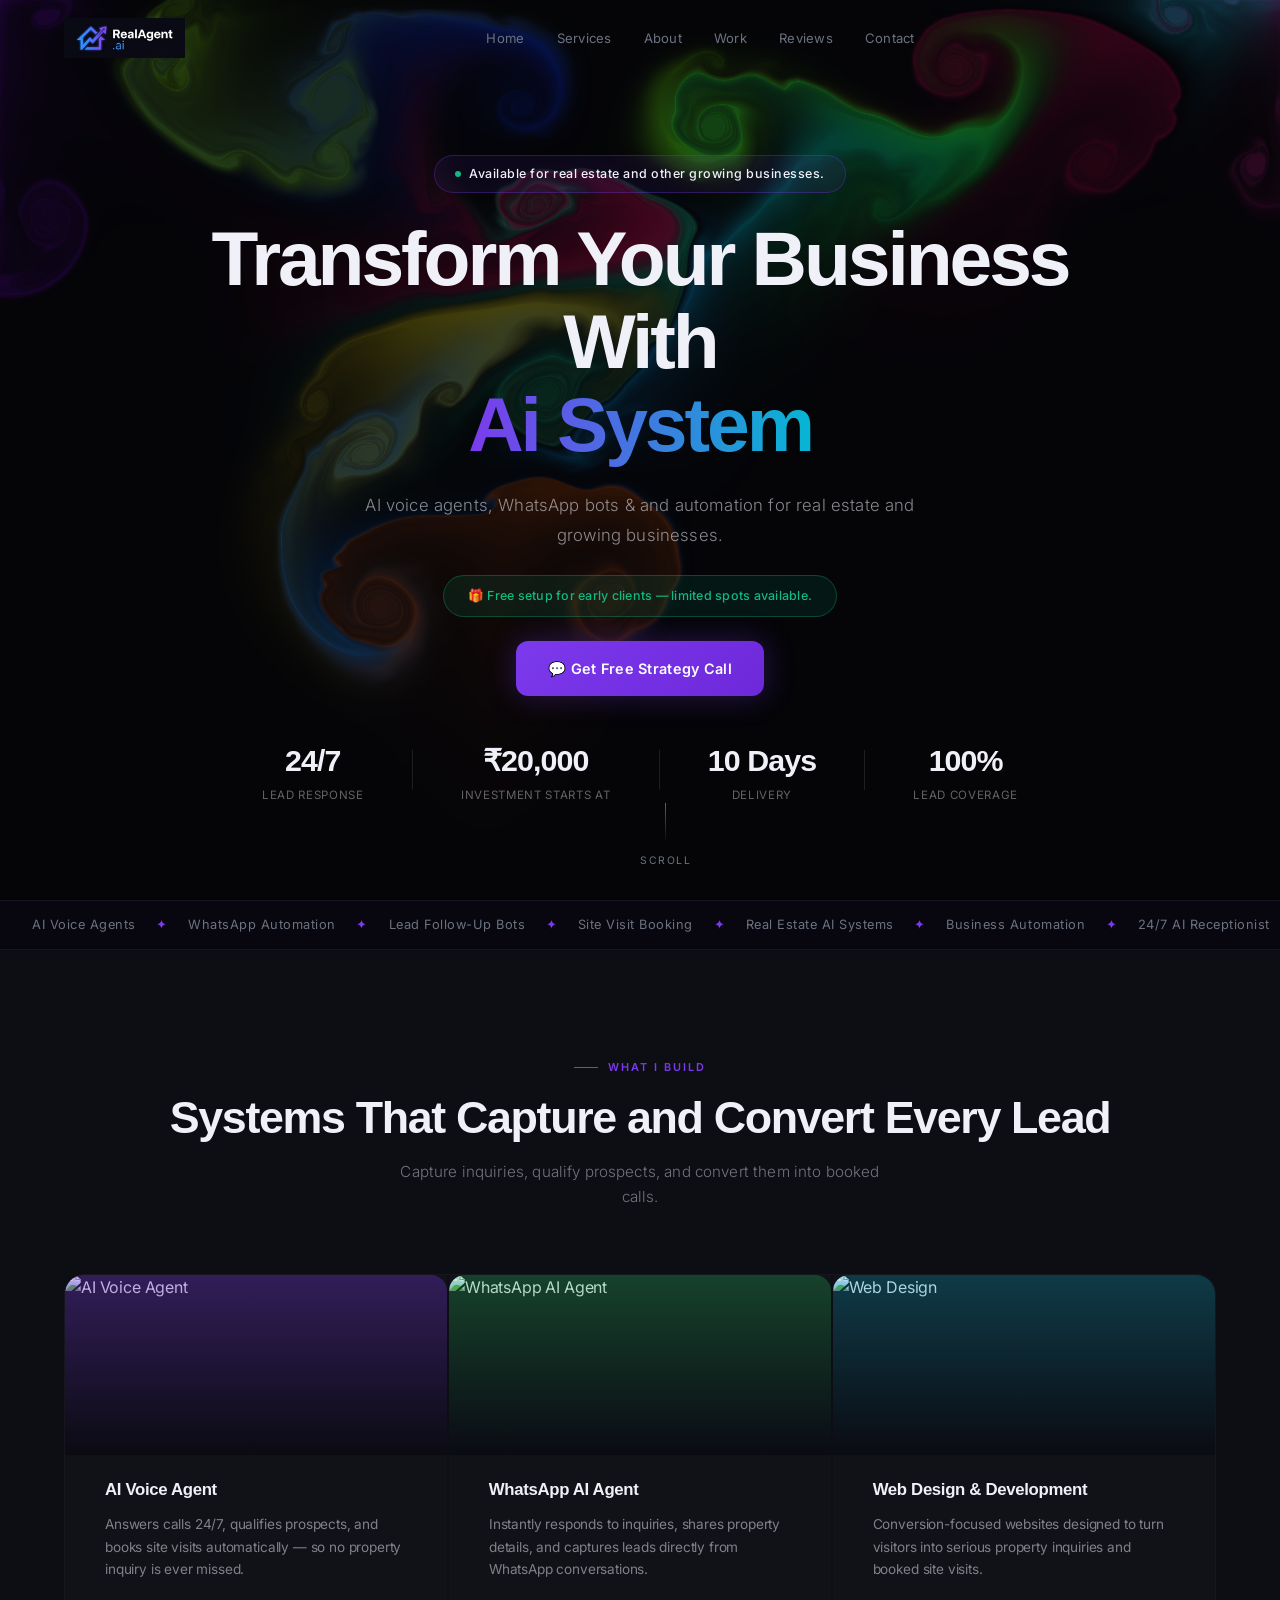
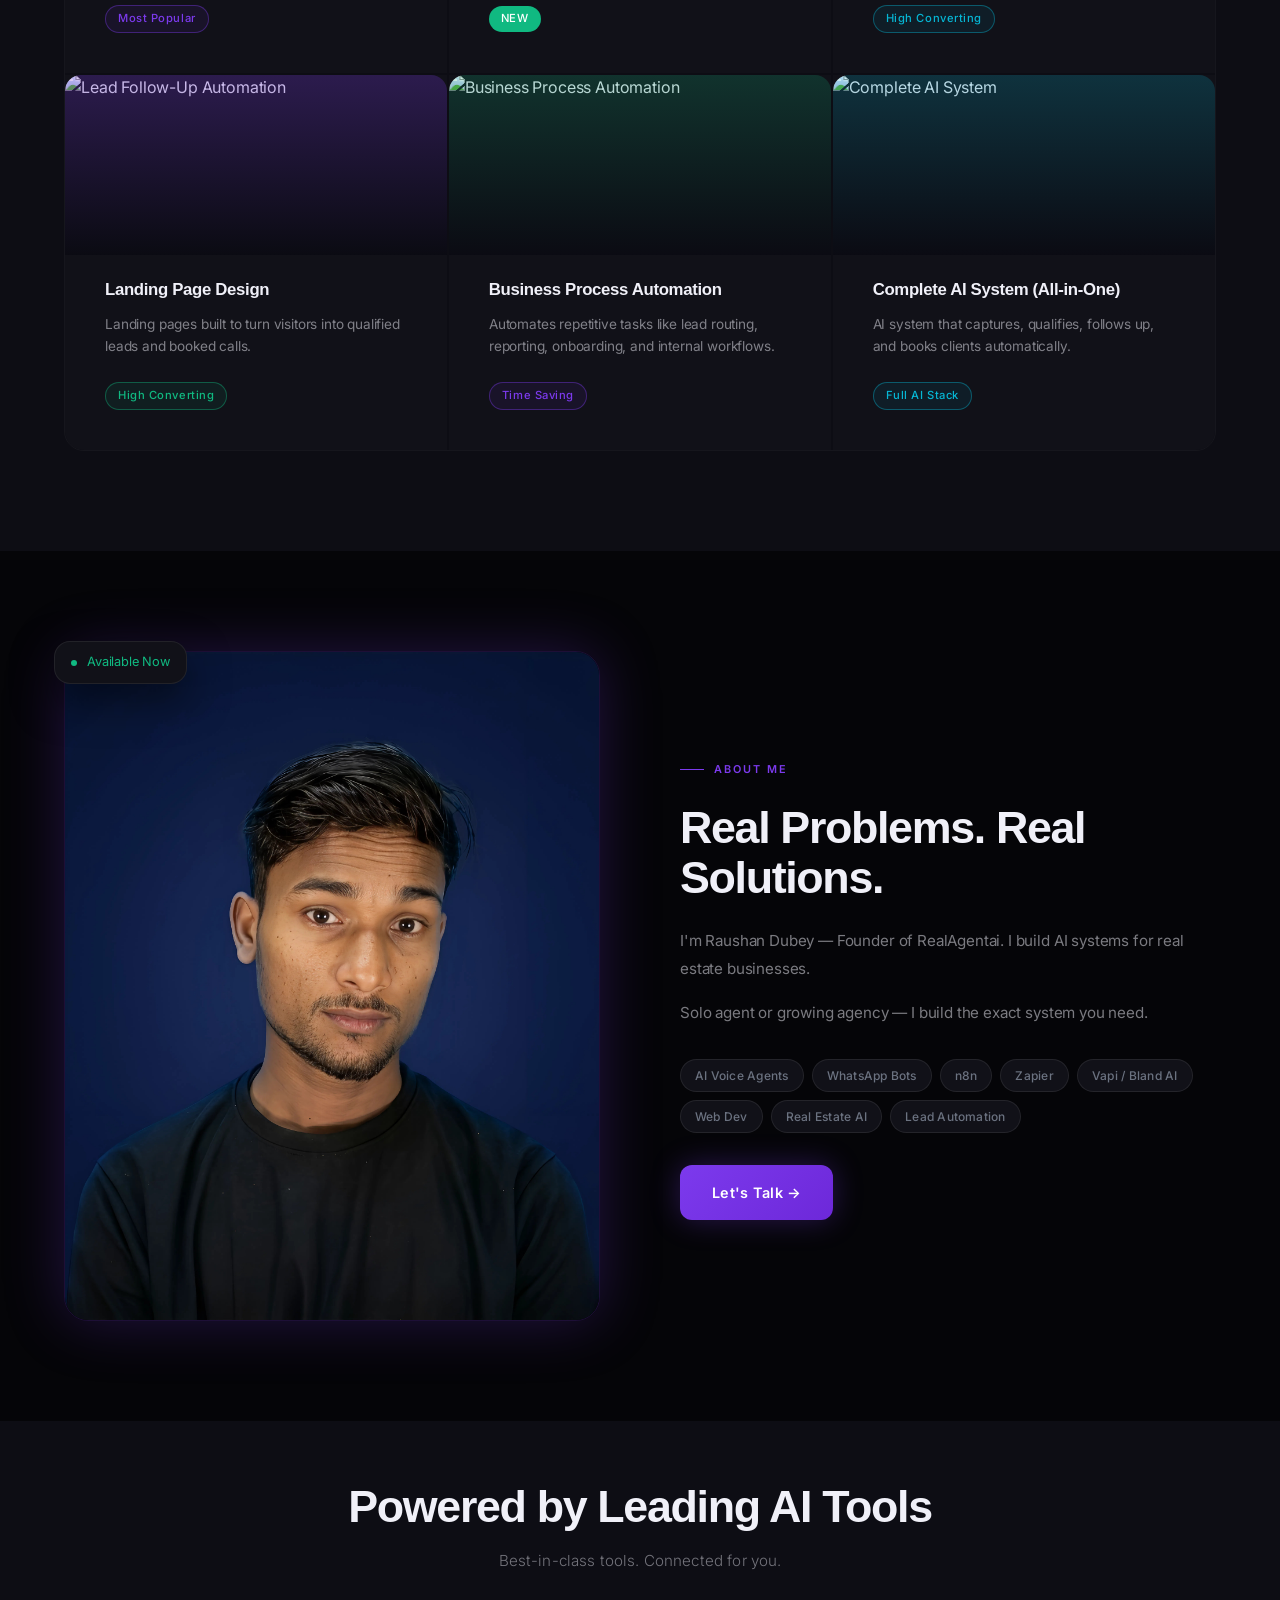
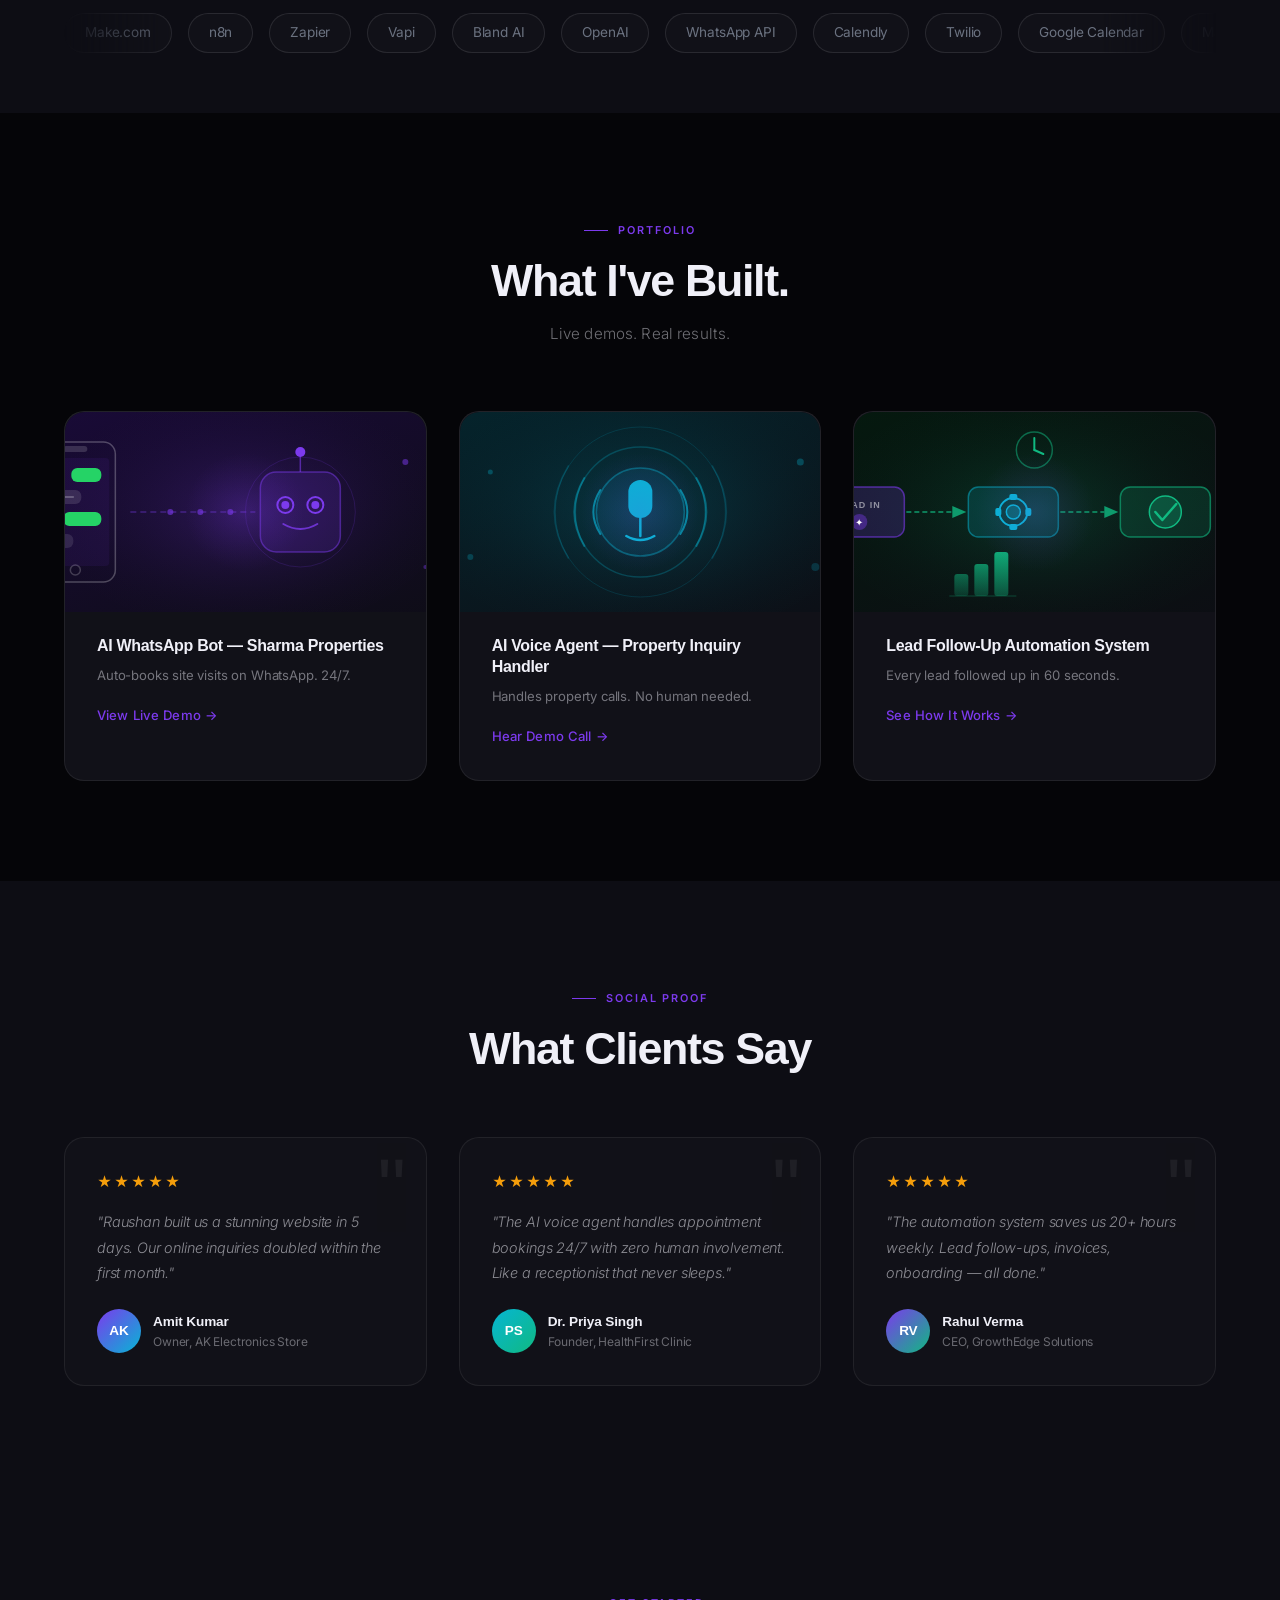
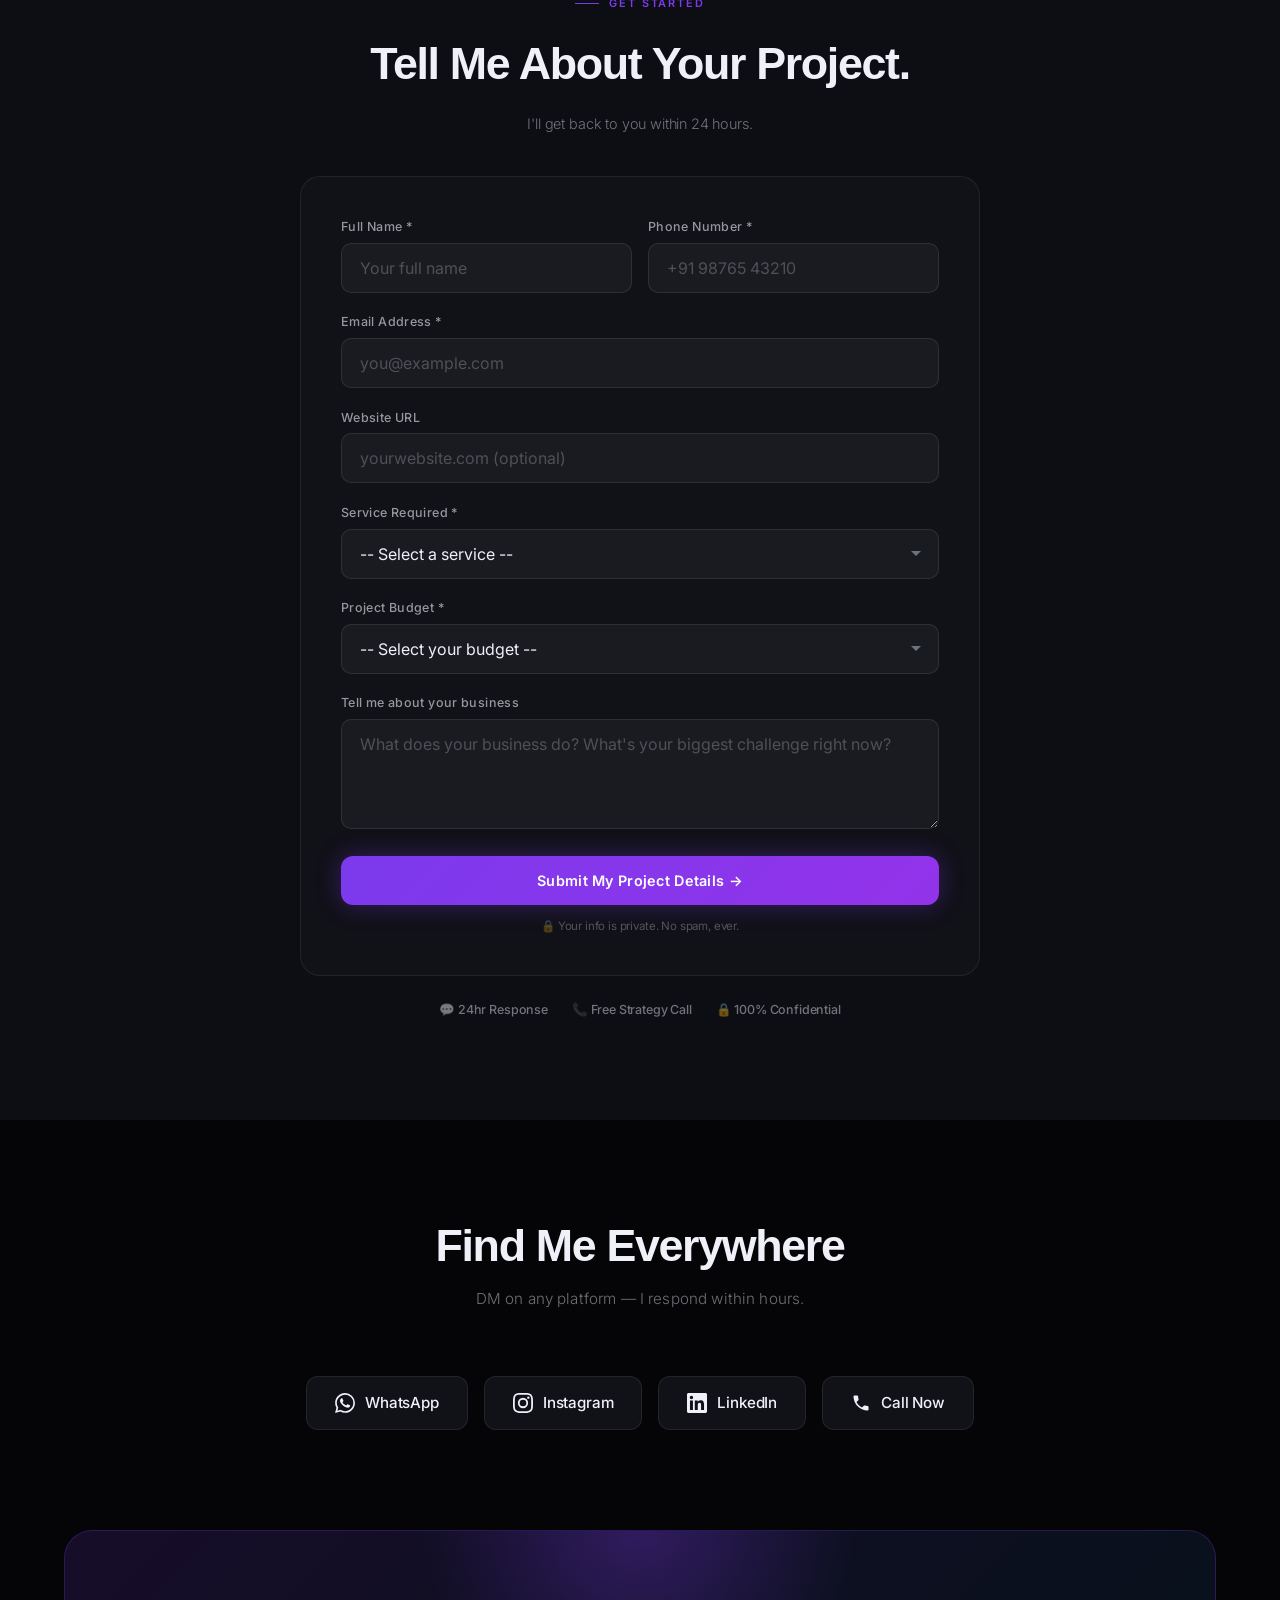
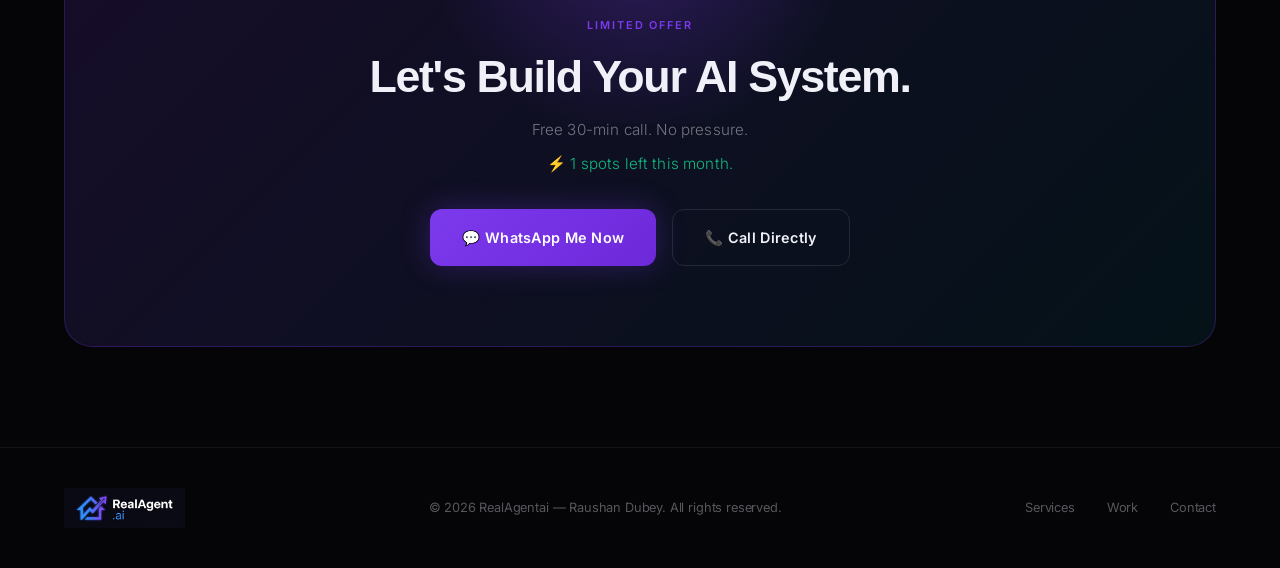
==== index.html @ cc4fb857 "Add files via upload" ====
<!DOCTYPE html>
<html lang="en">

<head>
  <meta charset="UTF-8">
  <meta name="viewport" content="width=device-width, initial-scale=1.0, maximum-scale=1.0">
  <title>RealAgentai — AI Systems for Real Estate Agents</title>
  <meta name="description"
    content="RealAgentai builds AI voice agents, WhatsApp bots & smart automation exclusively for real estate agents. Close more deals while you sleep.">
  <link href="https://api.fontshare.com/v2/css?f[]=clash-display@400,500,600,700&display=swap" rel="stylesheet">
  <link rel="preconnect" href="https://fonts.googleapis.com">
  <link rel="preconnect" href="https://fonts.gstatic.com" crossorigin>
  <link href="https://fonts.googleapis.com/css2?family=Inter:wght@300;400;500&family=Syne:wght@700;800&display=swap"
    rel="stylesheet">
  <link rel="stylesheet" href="styles.css">
</head>

<body>

  <!-- NAVIGATION -->
  <nav class="navbar" id="navbar">
    <a href="#" class="nav-logo"><img src="logo.jpg.jpeg" alt="RealAgentai Logo" style="height: 40px; width: auto;"></a>
    <div class="nav-links" id="navLinks">
      <a href="#hero">Home</a>
      <a href="#services">Services</a>
      <a href="#about">About</a>
      <a href="#work">Work</a>
      <a href="#reviews">Reviews</a>
      <a href="#contact-form">Contact</a>
    </div>
    <div class="nav-right">
      <button class="hamburger" id="hamburger" aria-label="Menu">
        <span></span><span></span><span></span>
      </button>
    </div>
  </nav>

  <!-- HERO SECTION -->
  <section class="hero" id="hero">
    <!--
  ╔══════════════════════════════════════════════════════════════╗
  ║   HERO FLOWING TUBES BACKGROUND — RealAgent.ai              ║
  ║   Futuristic glowing silk ribbons animation                  ║
  ║                                                              ║
  ║   PASTE KARO: index.html mein                                ║
  ║   <section class="hero" id="hero">                           ║
  ║   ke andar, SABSE PEHLI LINE mein                            ║
  ║   (existing <canvas id="lightning-canvas"> KO REPLACE karo)  ║
  ╚══════════════════════════════════════════════════════════════╝
-->

    <!-- STEP 1: Purana lightning-canvas HATAO aur YE lagao -->
    <canvas id="hero-tubes-canvas" style="
  position:absolute;
  top:0;left:0;
  width:100%;height:100%;
  z-index:0;
  pointer-events:none;
  display:block;
"></canvas>

    <script>
      (function () {
        'use strict';

        const canvas = document.getElementById('hero-tubes-canvas');
        const ctx = canvas.getContext('2d');

        /* ── Resize ── */
        function resize() {
          const hero = canvas.parentElement;
          canvas.width = hero.offsetWidth * (window.devicePixelRatio || 1);
          canvas.height = hero.offsetHeight * (window.devicePixelRatio || 1);
          canvas.style.width = hero.offsetWidth + 'px';
          canvas.style.height = hero.offsetHeight + 'px';
          ctx.scale(window.devicePixelRatio || 1, window.devicePixelRatio || 1);
        }
        resize();
        window.addEventListener('resize', () => { ctx.setTransform(1, 0, 0, 1, 0, 0); resize(); });

        const W = () => canvas.offsetWidth;
        const H = () => canvas.offsetHeight;

        /* ── Tube definitions — 6 flowing ribbons (NO GREEN) ── */
        const TUBES = [
          {
            /* Deep violet — leftmost */
            xBase: 0.08,
            colors: ['#2e1065', '#4c1d95', '#7c3aed', '#a855f7'],
            width: 44,
            glowWidth: 130,
            phase: 0,
            speed: 0.09,   /* slower = smoother */
            amp: 0.062,
            freq: 0.7,     /* lower freq = longer waves = smoother */
            offset: 0,
          },
          {
            /* Electric blue */
            xBase: 0.26,
            colors: ['#0c1a4a', '#1e3a8a', '#2563eb', '#60a5fa'],
            width: 38,
            glowWidth: 105,
            phase: 1.4,
            speed: 0.11,
            amp: 0.058,
            freq: 0.65,
            offset: 0.5,
          },
          {
            /* Cyan-teal — wide center ribbon */
            xBase: 0.5,
            colors: ['#0e4f6e', '#0e7490', '#06b6d4', '#67e8f9'],
            width: 54,
            glowWidth: 150,
            phase: 2.6,
            speed: 0.08,   /* slowest = most dramatic */
            amp: 0.082,
            freq: 0.6,
            offset: 1.0,
          },
          {
            /* Deep indigo — replaces green */
            xBase: 0.67,
            colors: ['#1e1b4b', '#3730a3', '#6366f1', '#a5b4fc'],
            width: 34,
            glowWidth: 95,
            phase: 0.7,
            speed: 0.10,
            amp: 0.05,
            freq: 0.75,
            offset: 1.5,
          },
          {
            /* Hot pink-magenta */
            xBase: 0.82,
            colors: ['#500724', '#9d174d', '#ec4899', '#f9a8d4'],
            width: 42,
            glowWidth: 115,
            phase: 3.8,
            speed: 0.095,
            amp: 0.068,
            freq: 0.72,
            offset: 2.0,
          },
          {
            /* Violet-rose — far right */
            xBase: 0.95,
            colors: ['#3b0764', '#7e22ce', '#c084fc', '#e879f9'],
            width: 30,
            glowWidth: 85,
            phase: 2.0,
            speed: 0.12,
            amp: 0.045,
            freq: 0.8,
            offset: 2.5,
          },
        ];

        /* ── Compute tube spine points — smoother ── */
        function getSpinePoints(tube, t, numPts) {
          const pts = [];
          const w = W();
          const h = H();

          for (let i = 0; i <= numPts; i++) {
            const progress = i / numPts;
            const y = progress * h;

            /* Gentler multi-layer sine — lower multipliers = smoother curves */
            const wave1 = Math.sin(progress * Math.PI * tube.freq + t * tube.speed + tube.phase) * tube.amp * w;
            const wave2 = Math.sin(progress * Math.PI * tube.freq * 1.6 + t * tube.speed * 1.1 + tube.phase + 1) * tube.amp * 0.3 * w;
            const wave3 = Math.cos(progress * Math.PI * tube.freq * 0.5 + t * tube.speed * 0.5 + tube.phase + 2) * tube.amp * 0.15 * w;

            const x = tube.xBase * w + wave1 + wave2 + wave3;
            pts.push({ x, y });
          }
          return pts;
        }

        /* ── Draw one smooth tube ── */
        function drawTube(tube, t) {
          const h = H();
          const pts = getSpinePoints(tube, t, 90);

          /* Build gradient along the tube */
          const grad = ctx.createLinearGradient(0, 0, 0, h);
          const colors = tube.colors;
          colors.forEach((c, i) => {
            grad.addColorStop(i / (colors.length - 1), c);
          });

          /* 5 rendering passes: outermost halo → body → bright core */
          const passes = [
            { width: tube.glowWidth * 1.2, alpha: 0.03 },
            { width: tube.glowWidth * 0.7, alpha: 0.07 },
            { width: tube.glowWidth * 0.4, alpha: 0.13 },
            { width: tube.width * 1.6, alpha: 0.22 },
            { width: tube.width, alpha: 0.70 },
            { width: tube.width * 0.4, alpha: 0.92 }, /* bright core */
          ];

          passes.forEach(pass => {
            ctx.beginPath();
            ctx.moveTo(pts[0].x, pts[0].y);

            /* Catmull-Rom smooth curve through pts */
            for (let i = 1; i < pts.length - 2; i++) {
              const cp1x = pts[i].x + (pts[i + 1].x - pts[i - 1].x) / 6;
              const cp1y = pts[i].y + (pts[i + 1].y - pts[i - 1].y) / 6;
              const cp2x = pts[i + 1].x - (pts[i + 2].x - pts[i].x) / 6;
              const cp2y = pts[i + 1].y - (pts[i + 2].y - pts[i].y) / 6;
              ctx.bezierCurveTo(cp1x, cp1y, cp2x, cp2y, pts[i + 1].x, pts[i + 1].y);
            }

            ctx.strokeStyle = grad;
            ctx.lineWidth = pass.width;
            ctx.globalAlpha = pass.alpha;
            ctx.lineCap = 'round';
            ctx.lineJoin = 'round';
            ctx.stroke();
          });

          ctx.globalAlpha = 1;
        }

        /* ── Background: deep dark with subtle color vignette ── */
        function drawBackground() {
          const w = W(), h = H();

          /* Base: near-black deep space */
          ctx.fillStyle = '#03010d';
          ctx.fillRect(0, 0, w, h);

          /* Subtle center glow — purple hint */
          const cg = ctx.createRadialGradient(w * 0.5, h * 0.4, 0, w * 0.5, h * 0.4, w * 0.7);
          cg.addColorStop(0, 'rgba(124,58,237,0.08)');
          cg.addColorStop(0.5, 'rgba(6,182,212,0.04)');
          cg.addColorStop(1, 'rgba(0,0,0,0)');
          ctx.fillStyle = cg;
          ctx.fillRect(0, 0, w, h);
        }

        /* ── Particle sparkles along tubes ── */
        const sparks = [];
        function spawnSparks(tubes, t) {
          if (sparks.length < 80) {
            const tube = TUBES[Math.floor(Math.random() * TUBES.length)];
            const progress = Math.random();
            const w = W(), h = H();
            const wave = Math.sin(progress * Math.PI * tube.freq + t * tube.speed + tube.phase) * tube.amp * w;
            sparks.push({
              x: tube.xBase * w + wave + (Math.random() - 0.5) * tube.width,
              y: progress * h,
              vx: (Math.random() - 0.5) * 0.6,
              vy: (Math.random() - 0.3) * -0.8,
              r: Math.random() * 2.5 + 0.5,
              life: 1,
              decay: Math.random() * 0.015 + 0.008,
              color: tube.colors[Math.floor(Math.random() * tube.colors.length)],
            });
          }
        }

        function drawSparks() {
          for (let i = sparks.length - 1; i >= 0; i--) {
            const s = sparks[i];
            ctx.beginPath();
            ctx.arc(s.x, s.y, s.r * s.life, 0, Math.PI * 2);
            ctx.fillStyle = s.color;
            ctx.globalAlpha = s.life * 0.85;
            ctx.fill();

            /* Glow around spark */
            const sg = ctx.createRadialGradient(s.x, s.y, 0, s.x, s.y, s.r * 4 * s.life);
            sg.addColorStop(0, s.color.replace(')', ',0.4)').replace('rgb', 'rgba').replace('#', 'rgba(').split('rgba(').pop());
            ctx.beginPath();
            ctx.arc(s.x, s.y, s.r * 4 * s.life, 0, Math.PI * 2);
            ctx.fillStyle = s.color;
            ctx.globalAlpha = s.life * 0.15;
            ctx.fill();

            s.x += s.vx; s.y += s.vy; s.life -= s.decay;
            if (s.life <= 0) sparks.splice(i, 1);
          }
          ctx.globalAlpha = 1;
        }

        /* ── Scanline overlay — subtle futuristic feel ── */
        function drawScanlines() {
          const w = W(), h = H();
          ctx.globalAlpha = 0.025;
          ctx.fillStyle = 'rgba(0,0,0,1)';
          for (let y = 0; y < h; y += 3) {
            ctx.fillRect(0, y, w, 1);
          }
          ctx.globalAlpha = 1;
        }

        /* ── Top & bottom vignette so text is readable ── */
        function drawVignette() {
          const w = W(), h = H();

          /* Top gradient — darkens from top */
          const topG = ctx.createLinearGradient(0, 0, 0, h * 0.35);
          topG.addColorStop(0, 'rgba(3,1,13,0.7)');
          topG.addColorStop(1, 'rgba(3,1,13,0)');
          ctx.fillStyle = topG;
          ctx.fillRect(0, 0, w, h * 0.35);

          /* Bottom gradient */
          const botG = ctx.createLinearGradient(0, h * 0.65, 0, h);
          botG.addColorStop(0, 'rgba(3,1,13,0)');
          botG.addColorStop(1, 'rgba(3,1,13,0.8)');
          ctx.fillStyle = botG;
          ctx.fillRect(0, h * 0.65, w, h * 0.35);

          /* Center readable zone — very subtle darkening behind text */
          const centG = ctx.createRadialGradient(w / 2, h / 2, w * 0.05, w / 2, h / 2, w * 0.45);
          centG.addColorStop(0, 'rgba(3,1,13,0.3)');
          centG.addColorStop(1, 'rgba(3,1,13,0)');
          ctx.fillStyle = centG;
          ctx.fillRect(0, 0, w, h);
        }

        /* ── Main loop — frame-rate independent smooth ── */
        let t = 0;
        let lastRaf = null;

        function animate(ts) {
          if (lastRaf === null) lastRaf = ts;
          const dt = Math.min((ts - lastRaf) / 1000, 0.033); /* cap at 30fps equiv */
          lastRaf = ts;
          t += dt;

          const w = W(), h = H();
          ctx.clearRect(0, 0, w, h);

          drawBackground();

          /* Draw tubes back → front (larger glows first) */
          ctx.save();
          TUBES.slice().reverse().forEach(tube => drawTube(tube, t));
          ctx.restore();

          /* Sparks */
          spawnSparks(TUBES, t);
          drawSparks();

          drawScanlines();
          drawVignette();

          requestAnimationFrame(animate);
        }

        requestAnimationFrame(animate);

        console.log('✅ Hero Flowing Tubes — RealAgent.ai');
      })();
    </script>

    <div class="hero-content">
      <div class="hero-badge reveal-item">
        <span class="pulse-dot"></span>
        Available for real estate and other growing businesses.
      </div>

      <h1 class="hero-headline reveal-item">
        Transform Your Business<br>
        With<br>
        <span class="gradient-text">Ai System </span>
      </h1>

      <p class="hero-sub reveal-item">
        AI voice agents, WhatsApp bots &amp; and automation for real estate and growing businesses.
      </p>

      <div class="hero-offer reveal-item">
        🎁 Free setup for early clients — limited spots available.
      </div>

      <div class="hero-ctas reveal-item">
        <a href="https://wa.me/917061409529?text=Hi%20RealAgentai,%20I%20want%20a%20free%20strategy%20call!"
          target="_blank" class="btn-primary">💬 Get Free Strategy Call</a>
      </div>

      <div class="hero-stats reveal-item">
        <div class="stat">
          <span class="stat-num">24/7</span>
          <span class="stat-label">Lead Response</span>
        </div>
        <div class="stat-divider"></div>
        <div class="stat">
          <span class="stat-num">₹20,000</span>
          <span class="stat-label">Investment starts at</span>
        </div>
        <div class="stat-divider"></div>
        <div class="stat">
          <span class="stat-num">10 Days</span>
          <span class="stat-label">Delivery</span>
        </div>
        <div class="stat-divider"></div>
        <div class="stat">
          <span class="stat-num">100%</span>
          <span class="stat-label">Lead Coverage</span>
        </div>
      </div>
    </div>

    <div class="scroll-indicator reveal-item">
      <div class="scroll-line"></div>
      <span class="scroll-text">SCROLL</span>
    </div>
  </section>

  <!-- MARQUEE TICKER -->
  <div class="marquee-strip">
    <div class="marquee-track">
      <span class="marquee-content">AI Voice Agents <span class="sep">✦</span> WhatsApp Automation <span
          class="sep">✦</span> Lead Follow-Up Bots <span class="sep">✦</span> Site Visit Booking <span
          class="sep">✦</span> Real Estate AI Systems <span class="sep">✦</span> Business Automation <span
          class="sep">✦</span> 24/7 AI Receptionist <span class="sep">✦</span> Property Info Bots <span
          class="sep">✦</span></span>
      <span class="marquee-content">AI Voice Agents <span class="sep">✦</span> WhatsApp Automation <span
          class="sep">✦</span> Lead Follow-Up Bots <span class="sep">✦</span> Site Visit Booking <span
          class="sep">✦</span> Real Estate AI Systems <span class="sep">✦</span> Business Automation <span
          class="sep">✦</span> 24/7 AI Receptionist <span class="sep">✦</span> Property Info Bots <span
          class="sep">✦</span></span>
    </div>
  </div>

  <!-- SERVICES SECTION -->
  <section class="services" id="services">
    <div class="container">
      <div class="section-header reveal-item">
        <span class="section-label"><span class="label-line"></span>WHAT I BUILD</span>
        <h2>Systems That Capture and Convert Every Lead</h2>
        <p class="section-sub">Capture inquiries, qualify prospects, and convert them into booked calls.</p>
      </div>

      <div class="services-grid">
        <!-- CARD 1: AI Voice Agent -->
        <div class="service-card reveal-item">
          <div class="service-img-wrap">
            <img src="https://images.unsplash.com/photo-1560264280-88b68371db39?w=600&q=85" alt="AI Voice Agent"
              class="service-img" style="object-position:center center" />
            <div class="service-img-overlay"
              style="background:linear-gradient(to bottom,rgba(124,58,237,0.3),rgba(10,10,18,0.88))"></div>
          </div>
          <h3>AI Voice Agent</h3>
          <p>Answers calls 24/7, qualifies prospects, and books site visits automatically — so no property inquiry is
            ever missed.</p>
          <span class="service-tag tag-purple">Most Popular</span>
        </div>
        <!-- CARD 2: WhatsApp AI Agent -->
        <div class="service-card reveal-item">
          <div class="service-img-wrap">
            <img src="https://images.unsplash.com/photo-1611162617213-7d7a39e9b1d7?w=600&q=85" alt="WhatsApp AI Agent"
              class="service-img" style="object-position:center top" />
            <div class="service-img-overlay"
              style="background:linear-gradient(to bottom,rgba(37,211,102,0.25),rgba(10,10,18,0.88))"></div>
          </div>
          <h3>WhatsApp AI Agent</h3>
          <p>Instantly responds to inquiries, shares property details, and captures leads directly from WhatsApp
            conversations.</p>
          <span class="service-tag tag-green">NEW</span>
        </div>
        <!-- CARD 3: Web Design -->
        <div class="service-card reveal-item">
          <div class="service-img-wrap">
            <img src="https://images.unsplash.com/photo-1547658719-da2b51169166?w=600&q=85" alt="Web Design"
              class="service-img" style="object-position:center center" />
            <div class="service-img-overlay"
              style="background:linear-gradient(to bottom,rgba(6,182,212,0.25),rgba(10,10,18,0.88))"></div>
          </div>
          <h3>Web Design &amp; Development</h3>
          <p>Conversion-focused websites designed to turn visitors into serious property inquiries and booked site
            visits.</p>
          <span class="service-tag tag-cyan">High Converting</span>
        </div>
        <!-- CARD 4: Lead Automation -->
        <div class="service-card reveal-item">
          <div class="service-img-wrap">
            <img src="https://images.unsplash.com/photo-1553877522-43269d4ea984?w=600&q=85"
              alt="Lead Follow-Up Automation" class="service-img" style="object-position:center top" />
            <div class="service-img-overlay"
              style="background:linear-gradient(to bottom,rgba(124,58,237,0.25),rgba(10,10,18,0.88))"></div>
          </div>
          <h3>Landing Page Design</h3>
          <p>Landing pages built to turn visitors into qualified leads and booked calls.</p>
          <span class="service-tag tag-green-border">High Converting</span>
        </div>
        <!-- CARD 5: Business Automation -->
        <div class="service-card reveal-item">
          <div class="service-img-wrap">
            <img src="https://images.unsplash.com/photo-1582407947304-fd86f028f716?w=600&q=85"
              alt="Business Process Automation" class="service-img" style="object-position:center center" />
            <div class="service-img-overlay"
              style="background:linear-gradient(to bottom,rgba(16,185,129,0.2),rgba(10,10,18,0.88))"></div>
          </div>
          <h3>Business Process Automation</h3>
          <p>Automates repetitive tasks like lead routing, reporting, onboarding, and internal workflows.</p>
          <span class="service-tag tag-purple">Time Saving</span>
        </div>
        <!-- CARD 6: Complete AI System -->
        <div class="service-card reveal-item">
          <div class="service-img-wrap">
            <img src="https://images.unsplash.com/photo-1504868584819-f8e8b4b6d7e3?w=600&q=85" alt="Complete AI System"
              class="service-img" style="object-position:center top" />
            <div class="service-img-overlay"
              style="background:linear-gradient(to bottom,rgba(6,182,212,0.2),rgba(10,10,18,0.88))"></div>
          </div>
          <h3>Complete AI System (All-in-One)</h3>
          <p>AI system that captures, qualifies, follows up, and books clients automatically.</p>
          <span class="service-tag tag-cyan">Full AI Stack</span>
        </div>
      </div>
    </div>
  </section>

  <!-- ABOUT / FOUNDER SECTION -->
  <section class="about" id="about">
    <div class="container">
      <div class="about-grid">
        <div class="about-photo reveal-item">
          <div class="photo-wrapper">
            <img src="about.jpg.jpeg" alt="Raushan Dubey" class="about-img" />
          </div>
          <div class="float-badge float-badge-tl">
            <span class="pulse-dot pulse-dot-green"></span>
            <span class="badge-available">Available Now</span>
          </div>
        </div>

        <div class="about-text reveal-item">
          <span class="section-label"><span class="label-line"></span>ABOUT ME</span>
          <h2>Real Problems. Real Solutions.</h2>
          <p>I'm Raushan Dubey — Founder of RealAgentai. I build AI systems for real estate businesses.</p>
          <p>Solo agent or growing agency — I build the exact system you need.</p>

          <div class="skills-tags">
            <span class="skill-tag">AI Voice Agents</span>
            <span class="skill-tag">WhatsApp Bots</span>
            <span class="skill-tag">n8n</span>
            <span class="skill-tag">Zapier</span>
            <span class="skill-tag">Vapi / Bland AI</span>
            <span class="skill-tag">Web Dev</span>
            <span class="skill-tag">Real Estate AI</span>
            <span class="skill-tag">Lead Automation</span>
          </div>

          <a href="https://wa.me/917061409529?text=Hi%20RealAgentai,%20let's%20talk!" target="_blank"
            class="btn-primary" style="margin-top:2rem;">Let's Talk →</a>
        </div>
      </div>
    </div>
  </section>

  <!-- TOOLS / INTEGRATIONS STRIP -->
  <section class="tools-strip" id="tools">
    <div class="container">
      <div class="section-header reveal-item">
        <h2>Powered by Leading AI Tools</h2>
        <p class="section-sub">Best-in-class tools. Connected for you.</p>
      </div>
    </div>
    <div class="tools-marquee">
      <div class="tools-track">
        <span class="tool-pill">Make.com</span>
        <span class="tool-pill">n8n</span>
        <span class="tool-pill">Zapier</span>
        <span class="tool-pill">Vapi</span>
        <span class="tool-pill">Bland AI</span>
        <span class="tool-pill">OpenAI</span>
        <span class="tool-pill">WhatsApp API</span>
        <span class="tool-pill">Calendly</span>
        <span class="tool-pill">Twilio</span>
        <span class="tool-pill">Google Calendar</span>
        <span class="tool-pill">Make.com</span>
        <span class="tool-pill">n8n</span>
        <span class="tool-pill">Zapier</span>
        <span class="tool-pill">Vapi</span>
        <span class="tool-pill">Bland AI</span>
        <span class="tool-pill">OpenAI</span>
        <span class="tool-pill">WhatsApp API</span>
        <span class="tool-pill">Calendly</span>
        <span class="tool-pill">Twilio</span>
        <span class="tool-pill">Google Calendar</span>
      </div>
    </div>
  </section>

  <!-- PORTFOLIO SECTION -->
  <section class="portfolio" id="work">
    <div class="container">
      <div class="section-header reveal-item">
        <span class="section-label"><span class="label-line"></span>PORTFOLIO</span>
        <h2>What I've Built.</h2>
        <p class="section-sub">Live demos. Real results.</p>
      </div>

      <div class="portfolio-grid">
        <div class="portfolio-card reveal-item">
          <div class="portfolio-thumb portfolio-thumb-svg">
            <svg viewBox="0 0 600 200" preserveAspectRatio="xMidYMid slice" xmlns="http://www.w3.org/2000/svg"
              class="thumb-svg">
              <defs>
                <radialGradient id="pg1" cx="50%" cy="50%" r="60%">
                  <stop offset="0%" stop-color="#7c3aed" stop-opacity="0.25" />
                  <stop offset="100%" stop-color="#050508" stop-opacity="0" />
                </radialGradient>
                <linearGradient id="bg1" x1="0" y1="0" x2="1" y2="1">
                  <stop offset="0%" stop-color="#1a0a3a" />
                  <stop offset="100%" stop-color="#0d0d14" />
                </linearGradient>
              </defs>
              <!-- BG -->
              <rect width="600" height="200" fill="url(#bg1)" />
              <ellipse cx="300" cy="100" rx="200" ry="120" fill="url(#pg1)" />
              <!-- Smartphone outline -->
              <rect x="90" y="30" width="80" height="140" rx="12" ry="12" fill="none" stroke="rgba(255,255,255,0.25)"
                stroke-width="1.5" />
              <!-- Phone inner screen -->
              <rect x="96" y="46" width="68" height="108" rx="4" fill="rgba(124,58,237,0.08)" />
              <!-- Notch -->
              <rect x="118" y="34" width="24" height="6" rx="3" fill="rgba(255,255,255,0.15)" />
              <!-- Home button -->
              <circle cx="130" cy="158" r="5" fill="none" stroke="rgba(255,255,255,0.2)" stroke-width="1.5" />
              <!-- Chat bubble 1 (green, right) -->
              <rect x="126" y="56" width="30" height="14" rx="6" fill="#25d366" />
              <!-- Chat bubble 2 (dark, left) -->
              <rect x="100" y="78" width="36" height="14" rx="6" fill="rgba(255,255,255,0.12)" />
              <!-- Bubble text lines -->
              <line x1="105" y1="85" x2="128" y2="85" stroke="rgba(255,255,255,0.3)" stroke-width="1.5"
                stroke-linecap="round" />
              <!-- Chat bubble 3 (green, right) -->
              <rect x="118" y="100" width="38" height="14" rx="6" fill="#25d366" />
              <!-- Chat bubble 4 (dark, left) -->
              <rect x="100" y="122" width="28" height="14" rx="6" fill="rgba(255,255,255,0.1)" />
              <!-- Connecting dashes -->
              <line x1="185" y1="100" x2="310" y2="100" stroke="rgba(124,58,237,0.4)" stroke-width="1.5"
                stroke-dasharray="6 4" />
              <!-- Dots on line -->
              <circle cx="225" cy="100" r="3" fill="rgba(124,58,237,0.6)" />
              <circle cx="255" cy="100" r="3" fill="rgba(124,58,237,0.6)" />
              <circle cx="285" cy="100" r="3" fill="rgba(124,58,237,0.6)" />
              <!-- Bot head -->
              <rect x="315" y="60" width="80" height="80" rx="16" fill="rgba(124,58,237,0.15)"
                stroke="rgba(124,58,237,0.5)" stroke-width="1.5" />
              <!-- Bot eyes -->
              <circle cx="340" cy="93" r="8" fill="none" stroke="#7c3aed" stroke-width="2" />
              <circle cx="340" cy="93" r="4" fill="#7c3aed" />
              <circle cx="370" cy="93" r="8" fill="none" stroke="#7c3aed" stroke-width="2" />
              <circle cx="370" cy="93" r="4" fill="#7c3aed" />
              <!-- Bot antenna -->
              <line x1="355" y1="60" x2="355" y2="44" stroke="rgba(124,58,237,0.6)" stroke-width="1.5" />
              <circle cx="355" cy="40" r="5" fill="#7c3aed" />
              <!-- Bot mouth -->
              <path d="M338 112 Q355 122 372 112" fill="none" stroke="rgba(124,58,237,0.8)" stroke-width="2"
                stroke-linecap="round" />
              <!-- Glow around bot -->
              <ellipse cx="355" cy="100" rx="55" ry="55" fill="none" stroke="rgba(124,58,237,0.18)" stroke-width="1" />
              <!-- Floating particles -->
              <circle cx="460" cy="50" r="3" fill="rgba(124,58,237,0.5)" />
              <circle cx="490" cy="80" r="2" fill="rgba(124,58,237,0.3)" />
              <circle cx="520" cy="130" r="4" fill="rgba(124,58,237,0.2)" />
              <circle cx="480" cy="155" r="2" fill="rgba(124,58,237,0.4)" />
              <circle cx="60" cy="60" r="2" fill="rgba(124,58,237,0.3)" />
              <circle cx="50" cy="150" r="3" fill="rgba(124,58,237,0.2)" />
            </svg>
          </div>
          <div class="portfolio-info">
            <h3>AI WhatsApp Bot — Sharma Properties</h3>
            <p>Auto-books site visits on WhatsApp. 24/7.</p>
            <a href="https://wa.me/917061409529?text=Hi%20RealAgentai,%20show%20me%20the%20WhatsApp%20bot%20demo!"
              target="_blank" class="portfolio-link">View Live Demo →</a>
          </div>
        </div>
        <div class="portfolio-card reveal-item">
          <div class="portfolio-thumb portfolio-thumb-svg">
            <svg viewBox="0 0 600 200" preserveAspectRatio="xMidYMid slice" xmlns="http://www.w3.org/2000/svg"
              class="thumb-svg">
              <defs>
                <radialGradient id="pg2" cx="50%" cy="50%" r="60%">
                  <stop offset="0%" stop-color="#06b6d4" stop-opacity="0.2" />
                  <stop offset="100%" stop-color="#050508" stop-opacity="0" />
                </radialGradient>
                <linearGradient id="bg2" x1="0" y1="0" x2="1" y2="1">
                  <stop offset="0%" stop-color="#04262e" />
                  <stop offset="100%" stop-color="#0d0d14" />
                </linearGradient>
              </defs>
              <!-- BG -->
              <rect width="600" height="200" fill="url(#bg2)" />
              <ellipse cx="300" cy="100" rx="220" ry="130" fill="url(#pg2)" />
              <!-- Large outer ring -->
              <circle cx="300" cy="100" r="85" fill="none" stroke="rgba(6,182,212,0.15)" stroke-width="1" />
              <!-- Mid ring -->
              <circle cx="300" cy="100" r="65" fill="none" stroke="rgba(6,182,212,0.25)" stroke-width="1.5" />
              <!-- Inner circle platform -->
              <circle cx="300" cy="100" r="44" fill="rgba(6,182,212,0.08)" stroke="rgba(6,182,212,0.4)"
                stroke-width="1.5" />
              <!-- Mic body -->
              <rect x="288" y="68" width="24" height="38" rx="12" fill="#06b6d4" />
              <!-- Mic stand -->
              <line x1="300" y1="106" x2="300" y2="124" stroke="#06b6d4" stroke-width="2.5" stroke-linecap="round" />
              <!-- Mic base -->
              <path d="M286 124 Q300 132 314 124" fill="none" stroke="#06b6d4" stroke-width="2.5"
                stroke-linecap="round" />
              <!-- Sound waves LEFT -->
              <path d="M260 78 Q246 100 260 122" fill="none" stroke="rgba(6,182,212,0.65)" stroke-width="2"
                stroke-linecap="round" />
              <path d="M244 66 Q224 100 244 134" fill="none" stroke="rgba(6,182,212,0.4)" stroke-width="2"
                stroke-linecap="round" />
              <path d="M228 54 Q200 100 228 146" fill="none" stroke="rgba(6,182,212,0.2)" stroke-width="1.5"
                stroke-linecap="round" />
              <!-- Sound waves RIGHT -->
              <path d="M340 78 Q354 100 340 122" fill="none" stroke="rgba(6,182,212,0.65)" stroke-width="2"
                stroke-linecap="round" />
              <path d="M356 66 Q376 100 356 134" fill="none" stroke="rgba(6,182,212,0.4)" stroke-width="2"
                stroke-linecap="round" />
              <path d="M372 54 Q400 100 372 146" fill="none" stroke="rgba(6,182,212,0.2)" stroke-width="1.5"
                stroke-linecap="round" />
              <!-- Phone receiver icon top-right -->
              <path d="M510 30 Q518 24 526 30 L530 40 Q522 44 516 38 Q510 46 504 52 L494 56 Q488 50 494 42 Z"
                fill="none" stroke="rgba(255,255,255,0.45)" stroke-width="1.5" stroke-linejoin="round" />
              <!-- Floating dots -->
              <circle cx="460" cy="50" r="3.5" fill="rgba(6,182,212,0.3)" />
              <circle cx="150" cy="60" r="2.5" fill="rgba(6,182,212,0.3)" />
              <circle cx="130" cy="145" r="3" fill="rgba(6,182,212,0.25)" />
              <circle cx="475" cy="155" r="4" fill="rgba(6,182,212,0.2)" />
              <circle cx="80" cy="100" r="2" fill="rgba(6,182,212,0.35)" />
              <circle cx="520" cy="100" r="2.5" fill="rgba(6,182,212,0.3)" />
            </svg>
          </div>
          <div class="portfolio-info">
            <h3>AI Voice Agent — Property Inquiry Handler</h3>
            <p>Handles property calls. No human needed.</p>
            <a href="https://wa.me/917061409529?text=Hi%20RealAgentai,%20I%20want%20to%20hear%20the%20voice%20agent%20demo!"
              target="_blank" class="portfolio-link">Hear Demo Call →</a>
          </div>
        </div>
        <div class="portfolio-card reveal-item">
          <div class="portfolio-thumb portfolio-thumb-svg">
            <svg viewBox="0 0 600 200" preserveAspectRatio="xMidYMid slice" xmlns="http://www.w3.org/2000/svg"
              class="thumb-svg">
              <defs>
                <radialGradient id="pg3" cx="50%" cy="50%" r="60%">
                  <stop offset="0%" stop-color="#10b981" stop-opacity="0.2" />
                  <stop offset="100%" stop-color="#050508" stop-opacity="0" />
                </radialGradient>
                <linearGradient id="bg3" x1="0" y1="0" x2="1" y2="1">
                  <stop offset="0%" stop-color="#041a0e" />
                  <stop offset="100%" stop-color="#0d0d14" />
                </linearGradient>
                <linearGradient id="barGrad" x1="0" y1="0" x2="0" y2="1">
                  <stop offset="0%" stop-color="#10b981" />
                  <stop offset="100%" stop-color="rgba(16,185,129,0.4)" />
                </linearGradient>
              </defs>
              <!-- BG -->
              <rect width="600" height="200" fill="url(#bg3)" />
              <ellipse cx="300" cy="100" rx="210" ry="120" fill="url(#pg3)" />
              <!-- Clock top-center -->
              <circle cx="300" cy="38" r="18" fill="none" stroke="rgba(16,185,129,0.5)" stroke-width="1.5" />
              <line x1="300" y1="38" x2="300" y2="26" stroke="#10b981" stroke-width="2" stroke-linecap="round" />
              <line x1="300" y1="38" x2="309" y2="42" stroke="#10b981" stroke-width="2" stroke-linecap="round" />
              <!-- Flow boxes -->
              <!-- Box 1: LEAD (purple) -->
              <rect x="80" y="75" width="90" height="50" rx="10" fill="rgba(124,58,237,0.2)"
                stroke="rgba(124,58,237,0.6)" stroke-width="1.5" />
              <text x="125" y="96" font-family="sans-serif" font-size="9" font-weight="700" fill="rgba(255,255,255,0.5)"
                text-anchor="middle" letter-spacing="1">LEAD IN</text>
              <!-- Lead icon inside -->
              <circle cx="125" cy="110" r="8" fill="rgba(124,58,237,0.4)" />
              <text x="125" y="114" font-family="sans-serif" font-size="10" fill="white" text-anchor="middle">✦</text>
              <!-- Arrow 1 -->
              <line x1="172" y1="100" x2="218" y2="100" stroke="rgba(16,185,129,0.6)" stroke-width="2"
                stroke-dasharray="5 3" />
              <polygon points="218,94 232,100 218,106" fill="rgba(16,185,129,0.8)" />
              <!-- Box 2: Gear (cyan) -->
              <rect x="234" y="75" width="90" height="50" rx="10" fill="rgba(6,182,212,0.15)"
                stroke="rgba(6,182,212,0.5)" stroke-width="1.5" />
              <!-- Gear shape -->
              <circle cx="279" cy="100" r="14" fill="none" stroke="#06b6d4" stroke-width="2" />
              <circle cx="279" cy="100" r="7" fill="rgba(6,182,212,0.3)" stroke="#06b6d4" stroke-width="1.5" />
              <!-- Gear teeth -->
              <rect x="275" y="82" width="8" height="6" rx="2" fill="#06b6d4" />
              <rect x="275" y="112" width="8" height="6" rx="2" fill="#06b6d4" />
              <rect x="261" y="96" width="6" height="8" rx="2" fill="#06b6d4" />
              <rect x="291" y="96" width="6" height="8" rx="2" fill="#06b6d4" />
              <!-- Arrow 2 -->
              <line x1="326" y1="100" x2="370" y2="100" stroke="rgba(16,185,129,0.6)" stroke-width="2"
                stroke-dasharray="5 3" />
              <polygon points="370,94 384,100 370,106" fill="rgba(16,185,129,0.8)" />
              <!-- Box 3: Checkmark (green) -->
              <rect x="386" y="75" width="90" height="50" rx="10" fill="rgba(16,185,129,0.15)"
                stroke="rgba(16,185,129,0.6)" stroke-width="1.5" />
              <circle cx="431" cy="100" r="16" fill="rgba(16,185,129,0.25)" stroke="#10b981" stroke-width="1.5" />
              <polyline points="421,100 428,108 442,92" fill="none" stroke="#10b981" stroke-width="2.5"
                stroke-linecap="round" stroke-linejoin="round" />
              <!-- Bar chart bottom -->
              <rect x="220" y="162" width="14" height="22" rx="3" fill="url(#barGrad)" opacity="0.5" />
              <rect x="240" y="152" width="14" height="32" rx="3" fill="url(#barGrad)" opacity="0.7" />
              <rect x="260" y="140" width="14" height="44" rx="3" fill="url(#barGrad)" opacity="0.9" />
              <!-- Bar chart baseline -->
              <line x1="215" y1="184" x2="282" y2="184" stroke="rgba(16,185,129,0.3)" stroke-width="1" />
              <!-- Floating particles -->
              <circle cx="70" cy="50" r="3" fill="rgba(16,185,129,0.3)" />
              <circle cx="530" cy="55" r="2.5" fill="rgba(16,185,129,0.25)" />
              <circle cx="540" cy="155" r="3.5" fill="rgba(16,185,129,0.2)" />
              <circle cx="60" cy="160" r="2" fill="rgba(16,185,129,0.3)" />
            </svg>
          </div>
          <div class="portfolio-info">
            <h3>Lead Follow-Up Automation System</h3>
            <p>Every lead followed up in 60 seconds.</p>
            <a href="https://wa.me/917061409529?text=Hi%20RealAgentai,%20show%20me%20the%20lead%20automation%20demo!"
              target="_blank" class="portfolio-link">See How It Works →</a>
          </div>
        </div>
      </div>
    </div>
  </section>

  <!-- TESTIMONIALS SECTION -->
  <section class="testimonials" id="reviews">
    <div class="container">
      <div class="section-header reveal-item">
        <span class="section-label"><span class="label-line"></span>SOCIAL PROOF</span>
        <h2>What Clients Say</h2>
      </div>

      <div class="testimonials-grid">
        <div class="testimonial-card reveal-item">
          <span class="testimonial-deco">"</span>
          <div class="testimonial-stars">★★★★★</div>
          <p class="testimonial-quote">"Raushan built us a stunning website in 5 days. Our online inquiries doubled
            within the first month."</p>
          <div class="testimonial-author">
            <div class="author-avatar" style="background:linear-gradient(135deg,#7c3aed,#06b6d4)">AK</div>
            <div>
              <span class="author-name">Amit Kumar</span>
              <span class="author-role">Owner, AK Electronics Store</span>
            </div>
          </div>
        </div>
        <div class="testimonial-card reveal-item">
          <span class="testimonial-deco">"</span>
          <div class="testimonial-stars">★★★★★</div>
          <p class="testimonial-quote">"The AI voice agent handles appointment bookings 24/7 with zero human
            involvement. Like a receptionist that never sleeps."</p>
          <div class="testimonial-author">
            <div class="author-avatar" style="background:linear-gradient(135deg,#06b6d4,#10b981)">PS</div>
            <div>
              <span class="author-name">Dr. Priya Singh</span>
              <span class="author-role">Founder, HealthFirst Clinic</span>
            </div>
          </div>
        </div>
        <div class="testimonial-card reveal-item">
          <span class="testimonial-deco">"</span>
          <div class="testimonial-stars">★★★★★</div>
          <p class="testimonial-quote">"The automation system saves us 20+ hours weekly. Lead follow-ups, invoices,
            onboarding — all done."</p>
          <div class="testimonial-author">
            <div class="author-avatar" style="background:linear-gradient(135deg,#7c3aed,#10b981)">RV</div>
            <div>
              <span class="author-name">Rahul Verma</span>
              <span class="author-role">CEO, GrowthEdge Solutions</span>
            </div>
          </div>
        </div>
      </div>
    </div>
  </section>

  <!-- LEAD CAPTURE FORM SECTION -->
  <section class="contact-form-section" id="contact-form">
    <div class="cf-inner reveal-item">

      <!-- HEADER -->
      <div class="cf-header">
        <span class="section-label"><span class="label-line"></span>GET STARTED</span>
        <h2 class="cf-heading">Tell Me About Your Project.</h2>
        <p class="cf-sub">I'll get back to you within 24 hours.</p>
      </div>

      <!-- FORM CARD -->
      <div class="contact-form-card" id="contactFormCard">
        <form id="leadForm" action="https://formspree.io/f/your-form-id" method="POST">
          <div class="form-row form-row-2">
            <div class="form-group">
              <label for="cf-name">Full Name *</label>
              <input type="text" id="cf-name" name="name" placeholder="Your full name" required>
            </div>
            <div class="form-group">
              <label for="cf-phone">Phone Number *</label>
              <input type="tel" id="cf-phone" name="phone" placeholder="+91 98765 43210" required>
            </div>
          </div>

          <div class="form-group">
            <label for="cf-email">Email Address *</label>
            <input type="email" id="cf-email" name="email" placeholder="you@example.com" required>
          </div>

          <div class="form-group">
            <label for="cf-website">Website URL</label>
            <input type="url" id="cf-website" name="website" placeholder="yourwebsite.com (optional)">
          </div>

          <div class="form-group">
            <label for="cf-service">Service Required *</label>
            <select id="cf-service" name="service" required>
              <option value="" disabled selected>-- Select a service --</option>
              <option value="AI Voice Agent">🤖 AI Voice Agent</option>
              <option value="WhatsApp AI Agent">💬 WhatsApp AI Agent</option>
              <option value="Web Design & Development">🌐 Web Design &amp; Development</option>
              <option value="Lead Follow-Up Automation">⚡ Lead Follow-Up Automation</option>
              <option value="Site Visit Booking System">📅 Site Visit Booking System</option>
              <option value="Business Process Automation">🔄 Business Process Automation</option>
              <option value="Complete AI System (All-in-One)">🎯 Complete AI System (All-in-One)</option>
            </select>
          </div>

          <div class="form-group">
            <label for="cf-budget">Project Budget *</label>
            <select id="cf-budget" name="budget" required>
              <option value="" disabled selected>-- Select your budget --</option>
              <option value="15K-30K">₹15,000 – ₹30,000 (Starter)</option>
              <option value="30K-60K">₹30,000 – ₹60,000 (Growth)</option>
              <option value="60K-1L">₹60,000 – ₹1,00,000 (Professional)</option>
              <option value="1L-3L">₹1,00,000 – ₹3,00,000 (Business)</option>
              <option value="3L-10L">₹3,00,000 – ₹10,00,000 (Enterprise)</option>
              <option value="10L+">₹10,00,000+ (Custom / Large Scale)</option>
            </select>
          </div>

          <div class="form-group">
            <label for="cf-message">Tell me about your business</label>
            <textarea id="cf-message" name="message" rows="4"
              placeholder="What does your business do? What's your biggest challenge right now?"
              style="resize:vertical"></textarea>
          </div>

          <button type="submit" class="form-submit-btn">Submit My Project Details →</button>
          <p class="form-trust-text">🔒 Your info is private. No spam, ever.</p>
        </form>

        <!-- Success State -->
        <div class="form-success" id="formSuccess" style="display:none;">
          <span class="form-success-icon">✅</span>
          <h3>Request Received!</h3>
          <p>I'll reach out within 24 hours.</p>
        </div>
      </div>

      <!-- TRUST BADGES -->
      <div class="cf-trust-badges">
        <span class="cf-badge">💬 24hr Response</span>
        <span class="cf-badge">📞 Free Strategy Call</span>
        <span class="cf-badge">🔒 100% Confidential</span>
      </div>

    </div>
  </section>

  <!-- SOCIAL / CONNECT SECTION -->
  <section class="social-section" id="contact">
    <div class="container">
      <div class="section-header reveal-item">
        <h2>Find Me Everywhere</h2>
        <p class="section-sub">DM on any platform — I respond within hours.</p>
      </div>

      <div class="social-buttons reveal-item">
        <a href="https://wa.me/917061409529" target="_blank" class="social-btn social-whatsapp">
          <svg width="20" height="20" viewBox="0 0 24 24" fill="currentColor">
            <path
              d="M17.472 14.382c-.297-.149-1.758-.867-2.03-.967-.273-.099-.471-.148-.67.15-.197.297-.767.966-.94 1.164-.173.199-.347.223-.644.075-.297-.15-1.255-.463-2.39-1.475-.883-.788-1.48-1.761-1.653-2.059-.173-.297-.018-.458.13-.606.134-.133.298-.347.446-.52.149-.174.198-.298.298-.497.099-.198.05-.371-.025-.52-.075-.149-.669-1.612-.916-2.207-.242-.579-.487-.5-.669-.51-.173-.008-.371-.01-.57-.01-.198 0-.52.074-.792.372-.272.297-1.04 1.016-1.04 2.479 0 1.462 1.065 2.875 1.213 3.074.149.198 2.096 3.2 5.077 4.487.709.306 1.262.489 1.694.625.712.227 1.36.195 1.871.118.571-.085 1.758-.719 2.006-1.413.248-.694.248-1.289.173-1.413-.074-.124-.272-.198-.57-.347m-5.421 7.403h-.004a9.87 9.87 0 01-5.031-1.378l-.361-.214-3.741.982.998-3.648-.235-.374a9.86 9.86 0 01-1.51-5.26c.001-5.45 4.436-9.884 9.888-9.884 2.64 0 5.122 1.03 6.988 2.898a9.825 9.825 0 012.893 6.994c-.003 5.45-4.437 9.884-9.885 9.884m8.413-18.297A11.815 11.815 0 0012.05 0C5.495 0 .16 5.335.157 11.892c0 2.096.547 4.142 1.588 5.945L.057 24l6.305-1.654a11.882 11.882 0 005.683 1.448h.005c6.554 0 11.89-5.335 11.893-11.893a11.821 11.821 0 00-3.48-8.413z" />
          </svg>
          WhatsApp
        </a>
        <a href="https://instagram.com/raushandubay" target="_blank" class="social-btn social-instagram">
          <svg width="20" height="20" viewBox="0 0 24 24" fill="currentColor">
            <path
              d="M12 2.163c3.204 0 3.584.012 4.85.07 3.252.148 4.771 1.691 4.919 4.919.058 1.265.069 1.645.069 4.849 0 3.205-.012 3.584-.069 4.849-.149 3.225-1.664 4.771-4.919 4.919-1.266.058-1.644.07-4.85.07-3.204 0-3.584-.012-4.849-.07-3.26-.149-4.771-1.699-4.919-4.92-.058-1.265-.07-1.644-.07-4.849 0-3.204.013-3.583.07-4.849.149-3.227 1.664-4.771 4.919-4.919 1.266-.057 1.645-.069 4.849-.069zM12 0C8.741 0 8.333.014 7.053.072 2.695.272.273 2.69.073 7.052.014 8.333 0 8.741 0 12c0 3.259.014 3.668.072 4.948.2 4.358 2.618 6.78 6.98 6.98C8.333 23.986 8.741 24 12 24c3.259 0 3.668-.014 4.948-.072 4.354-.2 6.782-2.618 6.979-6.98.059-1.28.073-1.689.073-4.948 0-3.259-.014-3.667-.072-4.947-.196-4.354-2.617-6.78-6.979-6.98C15.668.014 15.259 0 12 0zm0 5.838a6.162 6.162 0 100 12.324 6.162 6.162 0 000-12.324zM12 16a4 4 0 110-8 4 4 0 010 8zm6.406-11.845a1.44 1.44 0 100 2.881 1.44 1.44 0 000-2.881z" />
          </svg>
          Instagram
        </a>
        <a href="https://linkedin.com/in/raushandubey" target="_blank" class="social-btn social-linkedin">
          <svg width="20" height="20" viewBox="0 0 24 24" fill="currentColor">
            <path
              d="M20.447 20.452h-3.554v-5.569c0-1.328-.027-3.037-1.852-3.037-1.853 0-2.136 1.445-2.136 2.939v5.667H9.351V9h3.414v1.561h.046c.477-.9 1.637-1.85 3.37-1.85 3.601 0 4.267 2.37 4.267 5.455v6.286zM5.337 7.433a2.062 2.062 0 01-2.063-2.065 2.064 2.064 0 112.063 2.065zm1.782 13.019H3.555V9h3.564v11.452zM22.225 0H1.771C.792 0 0 .774 0 1.729v20.542C0 23.227.792 24 1.771 24h20.451C23.2 24 24 23.227 24 22.271V1.729C24 .774 23.2 0 22.222 0h.003z" />
          </svg>
          LinkedIn
        </a>
        <a href="tel:+917061409529" class="social-btn social-phone">
          <svg width="20" height="20" viewBox="0 0 24 24" fill="currentColor">
            <path
              d="M6.62 10.79c1.44 2.83 3.76 5.14 6.59 6.59l2.2-2.2c.27-.27.67-.36 1.02-.24 1.12.37 2.33.57 3.57.57.55 0 1 .45 1 1V20c0 .55-.45 1-1 1-9.39 0-17-7.61-17-17 0-.55.45-1 1-1h3.5c.55 0 1 .45 1 1 0 1.25.2 2.45.57 3.57.11.35.03.74-.25 1.02l-2.2 2.2z" />
          </svg>
          Call Now
        </a>
      </div>
    </div>
  </section>

  <!-- FINAL CTA BANNER -->
  <section class="final-cta">
    <div class="cta-banner">
      <div class="cta-glow"></div>
      <div class="cta-content reveal-item">
        <span class="cta-label">LIMITED OFFER</span>
        <h2>Let's Build Your AI System.</h2>
        <p>Free 30-min call. No pressure.</p>
        <p class="cta-urgency">⚡ 1 spots left this month.</p>
        <div class="cta-buttons">
          <a href="https://wa.me/917061409529?text=Hi%20RealAgentai,%20I%20want%20to%20book%20my%20free%20strategy%20call!"
            target="_blank" class="btn-primary">💬 WhatsApp Me Now</a>
          <a href="tel:+917061409529" class="btn-secondary">📞 Call Directly</a>
        </div>
      </div>
    </div>
  </section>

  <!-- FOOTER -->
  <footer class="site-footer">
    <div class="footer-inner">
      <div class="footer-left">
        <a href="#" class="nav-logo"><img src="logo.jpg.jpeg" alt="RealAgentai Logo"
            style="height: 40px; width: auto;"></a>
      </div>
      <div class="footer-center">
        <p>© 2026 RealAgentai — Raushan Dubey. All rights reserved.</p>
      </div>
      <div class="footer-right">
        <a href="#services">Services</a>
        <a href="#work">Work</a>
        <a href="#contact">Contact</a>
      </div>
    </div>
  </footer>

  <script src="script.js"></script>
  <script>
    document.getElementById('leadForm')
      .addEventListener('submit', async function (e) {
        e.preventDefault();
        const btn = this.querySelector('.form-submit-btn');
        btn.textContent = 'Sending...';
        btn.disabled = true;
        const data = {
          name: document.getElementById('cf-name').value,
          phone: document.getElementById('cf-phone').value,
          email: document.getElementById('cf-email').value,
          website: document.getElementById('cf-website').value,
          service: document.getElementById('cf-service').value,
          budget: document.getElementById('cf-budget').value,
          message: document.getElementById('cf-message').value,
        };
        try {
          await fetch('https://script.google.com/macros/s/AKfycbyl2ulpO8cae-gOoG8h_NLSoT-IfrrzopgC4gvaSgyGqGXOpvGDjy4JfbOrq6RsBABERw/exec', {
            method: 'POST',
            mode: 'no-cors',
            headers: { 'Content-Type': 'application/json' },
            body: JSON.stringify(data)
          });
          document.getElementById('contactFormCard').style.display = 'none';
          document.getElementById('formSuccess').style.display = 'flex';
        } catch (err) {
          btn.textContent = 'Submit My Project Details →';
          btn.disabled = false;
          alert('Error. Try WhatsApp.');
        }
      });
  </script>

  <!-- FAST COLORFUL CURSOR -->
  <script>
    (function () {
      var dot = document.getElementById('c-dot');
      var ring = document.getElementById('c-ring');
      if (!dot || !ring) return;
      var C = [[255, 80, 140], [180, 50, 255], [90, 50, 240], [0, 195, 215], [0, 205, 120], [255, 175, 25], [255, 95, 15], [45, 125, 250]];
      var mx = 0, my = 0, rx = 0, ry = 0, pts = [];
      window.addEventListener('mousemove', function (e) {
        mx = e.clientX; my = e.clientY;
        dot.style.left = mx + 'px'; dot.style.top = my + 'px';
        for (var i = 0; i < 2; i++) {
          var c = C[Math.random() * C.length | 0];
          pts.push({ x: mx + (Math.random() - .5) * 8, y: my + (Math.random() - .5) * 8, r: Math.random() * 4 + 2, vx: (Math.random() - .5) * 2.5, vy: (Math.random() - .5) * 2.5, life: 1, d: Math.random() * .04 + .03, c: c });
        }
      }, { passive: true });
      (function loop() { rx += (mx - rx) * .22; ry += (my - ry) * .22; ring.style.left = rx + 'px'; ring.style.top = ry + 'px'; requestAnimationFrame(loop); })();
      var cv = document.createElement('canvas');
      cv.style.cssText = 'position:fixed;inset:0;width:100vw;height:100vh;pointer-events:none;z-index:999995;';
      document.body.appendChild(cv);
      var ct = cv.getContext('2d');
      function rsz() { cv.width = innerWidth; cv.height = innerHeight; } rsz();
      window.addEventListener('resize', rsz);
      (function draw() {
        ct.clearRect(0, 0, cv.width, cv.height);
        ct.globalCompositeOperation = 'lighter';
        pts = pts.filter(function (p) { return p.life > 0; });
        for (var i = 0; i < pts.length; i++) {
          var p = pts[i], r = p.c[0], g = p.c[1], b = p.c[2];
          var gd = ct.createRadialGradient(p.x, p.y, 0, p.x, p.y, p.r * p.life * 2.5);
          gd.addColorStop(0, 'rgba(' + r + ',' + g + ',' + b + ',' + (p.life * .85) + ')');
          gd.addColorStop(1, 'rgba(' + r + ',' + g + ',' + b + ',0)');
          ct.beginPath(); ct.arc(p.x, p.y, p.r * p.life * 2.5, 0, Math.PI * 2); ct.fillStyle = gd; ct.fill();
          p.x += p.vx; p.y += p.vy; p.vx *= .94; p.vy *= .94; p.vy -= .05; p.life -= p.d; p.r *= .97;
        }
        ct.globalCompositeOperation = 'source-over';
        requestAnimationFrame(draw);
      })();
      window.addEventListener('click', function (e) {
        for (var i = 0; i < 14; i++) {
          var a = (i / 14) * Math.PI * 2, s = Math.random() * 4 + 2, c = C[Math.random() * C.length | 0];
          pts.push({ x: e.clientX, y: e.clientY, r: Math.random() * 5 + 3, vx: Math.cos(a) * s, vy: Math.sin(a) * s, life: 1, d: .025, c: c });
        }
        var d = document.createElement('div');
        d.style.cssText = 'position:fixed;left:' + e.clientX + 'px;top:' + e.clientY + 'px;width:0;height:0;border-radius:50%;border:1.5px solid rgba(124,58,237,.7);transform:translate(-50%,-50%);pointer-events:none;z-index:999996;animation:rpl-out .7s ease forwards;';
        document.body.appendChild(d); setTimeout(function () { d.remove(); }, 700);
      });
      document.querySelectorAll('a,button').forEach(function (el) {
        el.addEventListener('mouseenter', function () { ring.style.width = '50px'; ring.style.height = '50px'; ring.style.borderColor = '#06b6d4'; });
        el.addEventListener('mouseleave', function () { ring.style.width = '32px'; ring.style.height = '32px'; ring.style.borderColor = 'rgba(124,58,237,.6)'; });
      });
    })();
  </script>

  <style>
    #fluid-canvas {
      position: fixed;
      top: 0;
      left: 0;
      width: 100dvw;
      height: 100dvh;
      z-index: 1;
      /* content ke peeche, cursor ke neeche */
      pointer-events: none;
      /* clicks block nahi karega */
    }

    /* Existing #c-dot aur #c-ring ko upar rakho */
    #c-dot {
      z-index: 9999999 !important;
    }

    #c-ring {
      z-index: 9999998 !important;
    }
  </style>

  <canvas id="fluid-canvas"></canvas>

  <script>
    (function () {
      'use strict';

      const config = {
        SIM_RESOLUTION: 128,
        DYE_RESOLUTION: 1440,
        CAPTURE_RESOLUTION: 512,
        DENSITY_DISSIPATION: 3.5,
        VELOCITY_DISSIPATION: 2,
        PRESSURE: 0.1,
        PRESSURE_ITERATIONS: 20,
        CURL: 10,
        SPLAT_RADIUS: 0.5,
        SPLAT_FORCE: 6000,
        SHADING: true,
        COLOR_UPDATE_SPEED: 10,
        PAUSED: false,
        BACK_COLOR: { r: 0, g: 0, b: 0 },
        TRANSPARENT: true,
      };

      /* Mobile pe performance save karo */
      const isMobile = /Mobi|Android|iPhone|iPad/i.test(navigator.userAgent)
        || window.matchMedia('(hover: none)').matches;
      if (isMobile) {
        config.SIM_RESOLUTION = 64;
        config.DYE_RESOLUTION = 512;
        config.DENSITY_DISSIPATION = 4;
        config.VELOCITY_DISSIPATION = 3;
        config.SPLAT_FORCE = 3000;
      }

      const canvas = document.getElementById('fluid-canvas');
      canvas.width = canvas.clientWidth;
      canvas.height = canvas.clientHeight;

      function getWebGLContext(canvas) {
        const params = { alpha: true, depth: false, stencil: false, antialias: false, preserveDrawingBuffer: false };
        let gl = canvas.getContext('webgl2', params);
        const isWebGL2 = !!gl;
        if (!isWebGL2) gl = canvas.getContext('webgl', params) || canvas.getContext('experimental-webgl', params);
        let halfFloat, supportLinearFiltering;
        if (isWebGL2) {
          gl.getExtension('EXT_color_buffer_float');
          supportLinearFiltering = gl.getExtension('OES_texture_float_linear');
        } else {
          halfFloat = gl.getExtension('OES_texture_half_float');
          supportLinearFiltering = gl.getExtension('OES_texture_half_float_linear');
        }
        gl.clearColor(0, 0, 0, 1);
        const halfFloatTexType = isWebGL2 ? gl.HALF_FLOAT : halfFloat && halfFloat.HALF_FLOAT_OES;
        let formatRGBA, formatRG, formatR;
        if (isWebGL2) {
          formatRGBA = getSupportedFormat(gl, gl.RGBA16F, gl.RGBA, halfFloatTexType);
          formatRG = getSupportedFormat(gl, gl.RG16F, gl.RG, halfFloatTexType);
          formatR = getSupportedFormat(gl, gl.R16F, gl.RED, halfFloatTexType);
        } else {
          formatRGBA = getSupportedFormat(gl, gl.RGBA, gl.RGBA, halfFloatTexType);
          formatRG = getSupportedFormat(gl, gl.RGBA, gl.RGBA, halfFloatTexType);
          formatR = getSupportedFormat(gl, gl.RGBA, gl.RGBA, halfFloatTexType);
        }
        return { gl, ext: { formatRGBA, formatRG, formatR, halfFloatTexType, supportLinearFiltering } };
      }

      function getSupportedFormat(gl, internalFormat, format, type) {
        if (!supportRenderTextureFormat(gl, internalFormat, format, type)) {
          switch (internalFormat) {
            case gl.R16F: return getSupportedFormat(gl, gl.RG16F, gl.RG, type);
            case gl.RG16F: return getSupportedFormat(gl, gl.RGBA16F, gl.RGBA, type);
            default: return null;
          }
        }
        return { internalFormat, format };
      }

      function supportRenderTextureFormat(gl, internalFormat, format, type) {
        let tex = gl.createTexture();
        gl.bindTexture(gl.TEXTURE_2D, tex);
        gl.texParameteri(gl.TEXTURE_2D, gl.TEXTURE_MIN_FILTER, gl.NEAREST);
        gl.texParameteri(gl.TEXTURE_2D, gl.TEXTURE_MAG_FILTER, gl.NEAREST);
        gl.texParameteri(gl.TEXTURE_2D, gl.TEXTURE_WRAP_S, gl.CLAMP_TO_EDGE);
        gl.texParameteri(gl.TEXTURE_2D, gl.TEXTURE_WRAP_T, gl.CLAMP_TO_EDGE);
        gl.texImage2D(gl.TEXTURE_2D, 0, internalFormat, 4, 4, 0, format, type, null);
        let fbo = gl.createFramebuffer();
        gl.bindFramebuffer(gl.FRAMEBUFFER, fbo);
        gl.framebufferTexture2D(gl.FRAMEBUFFER, gl.COLOR_ATTACHMENT0, gl.TEXTURE_2D, tex, 0);
        return gl.checkFramebufferStatus(gl.FRAMEBUFFER) === gl.FRAMEBUFFER_COMPLETE;
      }

      const { gl, ext } = getWebGLContext(canvas);

      function compileShader(type, source, keywords) {
        let src = source;
        if (keywords) keywords.forEach(k => { src = '#define ' + k + '\n' + src; });
        const shader = gl.createShader(type);
        gl.shaderSource(shader, src);
        gl.compileShader(shader);
        return shader;
      }

      const bVert = compileShader(gl.VERTEX_SHADER, `precision highp float;attribute vec2 aPosition;varying vec2 vUv,vL,vR,vT,vB;uniform vec2 texelSize;void main(){vUv=aPosition*.5+.5;vL=vUv-vec2(texelSize.x,0.);vR=vUv+vec2(texelSize.x,0.);vT=vUv+vec2(0.,texelSize.y);vB=vUv-vec2(0.,texelSize.y);gl_Position=vec4(aPosition,0.,1.);}`);
      const blurV = compileShader(gl.VERTEX_SHADER, `precision highp float;attribute vec2 aPosition;varying vec2 vUv,vL,vR;uniform vec2 texelSize;void main(){vUv=aPosition*.5+.5;float o=1.33333333;vL=vUv-texelSize*o;vR=vUv+texelSize*o;gl_Position=vec4(aPosition,0.,1.);}`);

      const copyS = compileShader(gl.FRAGMENT_SHADER, `precision mediump float;precision mediump sampler2D;varying highp vec2 vUv;uniform sampler2D uTexture;void main(){gl_FragColor=texture2D(uTexture,vUv);}`);
      const clearS = compileShader(gl.FRAGMENT_SHADER, `precision mediump float;precision mediump sampler2D;varying highp vec2 vUv;uniform sampler2D uTexture;uniform float value;void main(){gl_FragColor=value*texture2D(uTexture,vUv);}`);
      const splatS = compileShader(gl.FRAGMENT_SHADER, `precision highp float;precision highp sampler2D;varying vec2 vUv;uniform sampler2D uTarget;uniform float aspectRatio;uniform vec3 color;uniform vec2 point;uniform float radius;void main(){vec2 p=vUv-point.xy;p.x*=aspectRatio;vec3 splat=exp(-dot(p,p)/radius)*color;vec3 base=texture2D(uTarget,vUv).xyz;gl_FragColor=vec4(base+splat,1.);}`);
      const advS = compileShader(gl.FRAGMENT_SHADER, `precision highp float;precision highp sampler2D;varying vec2 vUv;uniform sampler2D uVelocity,uSource;uniform vec2 texelSize,dyeTexelSize;uniform float dt,dissipation;vec4 bilerp(sampler2D sam,vec2 uv,vec2 tsize){vec2 st=uv/tsize-.5;vec2 iuv=floor(st);vec2 fuv=fract(st);vec4 a=texture2D(sam,(iuv+vec2(.5,.5))*tsize);vec4 b=texture2D(sam,(iuv+vec2(1.5,.5))*tsize);vec4 c=texture2D(sam,(iuv+vec2(.5,1.5))*tsize);vec4 d=texture2D(sam,(iuv+vec2(1.5,1.5))*tsize);return mix(mix(a,b,fuv.x),mix(c,d,fuv.x),fuv.y);}void main(){vec2 coord=vUv-dt*texture2D(uVelocity,vUv).xy*texelSize;vec4 result=texture2D(uSource,coord);float decay=1.+dissipation*dt;gl_FragColor=result/decay;}`, null);
      const divS = compileShader(gl.FRAGMENT_SHADER, `precision mediump float;precision mediump sampler2D;varying highp vec2 vUv,vL,vR,vT,vB;uniform sampler2D uVelocity;void main(){float L=texture2D(uVelocity,vL).x,R=texture2D(uVelocity,vR).x,T=texture2D(uVelocity,vT).y,B=texture2D(uVelocity,vB).y;vec2 C=texture2D(uVelocity,vUv).xy;if(vL.x<0.)L=-C.x;if(vR.x>1.)R=-C.x;if(vT.y>1.)T=-C.y;if(vB.y<0.)B=-C.y;gl_FragColor=vec4(.5*(R-L+T-B),0.,0.,1.);}`);
      const curlS = compileShader(gl.FRAGMENT_SHADER, `precision mediump float;precision mediump sampler2D;varying highp vec2 vUv,vL,vR,vT,vB;uniform sampler2D uVelocity;void main(){float L=texture2D(uVelocity,vL).y,R=texture2D(uVelocity,vR).y,T=texture2D(uVelocity,vT).x,B=texture2D(uVelocity,vB).x;gl_FragColor=vec4(.5*(R-L-T+B),0.,0.,1.);}`);
      const vortS = compileShader(gl.FRAGMENT_SHADER, `precision highp float;precision highp sampler2D;varying vec2 vUv,vL,vR,vT,vB;uniform sampler2D uVelocity,uCurl;uniform float curl,dt;void main(){float L=texture2D(uCurl,vL).x,R=texture2D(uCurl,vR).x,T=texture2D(uCurl,vT).x,B=texture2D(uCurl,vB).x,C=texture2D(uCurl,vUv).x;vec2 force=.5*vec2(abs(T)-abs(B),abs(R)-abs(L));force/=length(force)+.0001;force*=curl*C;force.y*=-1.;vec2 velocity=texture2D(uVelocity,vUv).xy;velocity+=force*dt;velocity=min(max(velocity,-1000.),1000.);gl_FragColor=vec4(velocity,0.,1.);}`);
      const presS = compileShader(gl.FRAGMENT_SHADER, `precision mediump float;precision mediump sampler2D;varying highp vec2 vUv,vL,vR,vT,vB;uniform sampler2D uPressure,uDivergence;void main(){float L=texture2D(uPressure,vL).x,R=texture2D(uPressure,vR).x,T=texture2D(uPressure,vT).x,B=texture2D(uPressure,vB).x,divergence=texture2D(uDivergence,vUv).x;gl_FragColor=vec4((L+R+B+T-divergence)*.25,0.,0.,1.);}`);
      const gradS = compileShader(gl.FRAGMENT_SHADER, `precision mediump float;precision mediump sampler2D;varying highp vec2 vUv,vL,vR,vT,vB;uniform sampler2D uPressure,uVelocity;void main(){float L=texture2D(uPressure,vL).x,R=texture2D(uPressure,vR).x,T=texture2D(uPressure,vT).x,B=texture2D(uPressure,vB).x;vec2 velocity=texture2D(uVelocity,vUv).xy;velocity.xy-=vec2(R-L,T-B);gl_FragColor=vec4(velocity,0.,1.);}`);
      const dispS = compileShader(gl.FRAGMENT_SHADER, `#define SHADING\nprecision highp float;precision highp sampler2D;varying vec2 vUv,vL,vR,vT,vB;uniform sampler2D uTexture;uniform vec2 texelSize;void main(){vec3 c=texture2D(uTexture,vUv).rgb;vec3 lc=texture2D(uTexture,vL).rgb,rc=texture2D(uTexture,vR).rgb,tc=texture2D(uTexture,vT).rgb,bc=texture2D(uTexture,vB).rgb;float dx=length(rc)-length(lc),dy=length(tc)-length(bc);vec3 n=normalize(vec3(dx,dy,length(texelSize)));float diffuse=clamp(dot(n,vec3(0.,0.,1.))+.7,.7,1.);c*=diffuse;float a=max(c.r,max(c.g,c.b));gl_FragColor=vec4(c,a);}`);

      function makeProgram(vs, fs) {
        const prog = gl.createProgram();
        gl.attachShader(prog, vs);
        gl.attachShader(prog, fs);
        gl.linkProgram(prog);
        const u = {};
        const n = gl.getProgramParameter(prog, gl.ACTIVE_UNIFORMS);
        for (let i = 0; i < n; i++) { const name = gl.getActiveUniform(prog, i).name; u[name] = gl.getUniformLocation(prog, name); }
        return { prog, u, bind() { gl.useProgram(this.prog); } };
      }

      const copyP = makeProgram(bVert, copyS);
      const clearP = makeProgram(bVert, clearS);
      const splatP = makeProgram(bVert, splatS);
      const advP = makeProgram(bVert, advS);
      const divP = makeProgram(bVert, divS);
      const curlP = makeProgram(bVert, curlS);
      const vortP = makeProgram(bVert, vortS);
      const presP = makeProgram(bVert, presS);
      const gradP = makeProgram(bVert, gradS);
      const dispP = makeProgram(bVert, dispS);

      gl.bindBuffer(gl.ARRAY_BUFFER, gl.createBuffer());
      gl.bufferData(gl.ARRAY_BUFFER, new Float32Array([-1, -1, -1, 1, 1, 1, 1, -1]), gl.STATIC_DRAW);
      gl.bindBuffer(gl.ELEMENT_ARRAY_BUFFER, gl.createBuffer());
      gl.bufferData(gl.ELEMENT_ARRAY_BUFFER, new Uint16Array([0, 1, 2, 0, 2, 3]), gl.STATIC_DRAW);
      gl.vertexAttribPointer(0, 2, gl.FLOAT, false, 0, 0);
      gl.enableVertexAttribArray(0);

      function blit(target, clear) {
        if (!target) { gl.viewport(0, 0, gl.drawingBufferWidth, gl.drawingBufferHeight); gl.bindFramebuffer(gl.FRAMEBUFFER, null); }
        else { gl.viewport(0, 0, target.width, target.height); gl.bindFramebuffer(gl.FRAMEBUFFER, target.fbo); }
        if (clear) { gl.clearColor(0, 0, 0, 1); gl.clear(gl.COLOR_BUFFER_BIT); }
        gl.drawElements(gl.TRIANGLES, 6, gl.UNSIGNED_SHORT, 0);
      }

      function createFBO(w, h, inFmt, fmt, type, param) {
        gl.activeTexture(gl.TEXTURE0);
        const tex = gl.createTexture();
        gl.bindTexture(gl.TEXTURE_2D, tex);
        gl.texParameteri(gl.TEXTURE_2D, gl.TEXTURE_MIN_FILTER, param);
        gl.texParameteri(gl.TEXTURE_2D, gl.TEXTURE_MAG_FILTER, param);
        gl.texParameteri(gl.TEXTURE_2D, gl.TEXTURE_WRAP_S, gl.CLAMP_TO_EDGE);
        gl.texParameteri(gl.TEXTURE_2D, gl.TEXTURE_WRAP_T, gl.CLAMP_TO_EDGE);
        gl.texImage2D(gl.TEXTURE_2D, 0, inFmt, w, h, 0, fmt, type, null);
        const fbo = gl.createFramebuffer();
        gl.bindFramebuffer(gl.FRAMEBUFFER, fbo);
        gl.framebufferTexture2D(gl.FRAMEBUFFER, gl.COLOR_ATTACHMENT0, gl.TEXTURE_2D, tex, 0);
        gl.viewport(0, 0, w, h); gl.clear(gl.COLOR_BUFFER_BIT);
        return { texture: tex, fbo, width: w, height: h, texelSizeX: 1 / w, texelSizeY: 1 / h, attach(id) { gl.activeTexture(gl.TEXTURE0 + id); gl.bindTexture(gl.TEXTURE_2D, tex); return id; } };
      }

      function createDoubleFBO(w, h, inFmt, fmt, type, param) {
        let f1 = createFBO(w, h, inFmt, fmt, type, param), f2 = createFBO(w, h, inFmt, fmt, type, param);
        return { width: w, height: h, texelSizeX: f1.texelSizeX, texelSizeY: f1.texelSizeY, get read() { return f1; }, set read(v) { f1 = v; }, get write() { return f2; }, set write(v) { f2 = v; }, swap() { let t = f1; f1 = f2; f2 = t; } };
      }

      function getRes(r) {
        let ar = gl.drawingBufferWidth / gl.drawingBufferHeight;
        if (ar < 1) ar = 1 / ar;
        const min = Math.round(r), max = Math.round(r * ar);
        return gl.drawingBufferWidth > gl.drawingBufferHeight ? { width: max, height: min } : { width: min, height: max };
      }

      const texType = ext.halfFloatTexType;
      const rgba = ext.formatRGBA;
      const rg = ext.formatRG;
      const r = ext.formatR;
      const filt = ext.supportLinearFiltering ? gl.LINEAR : gl.NEAREST;

      let sRes = getRes(config.SIM_RESOLUTION);
      let dRes = getRes(config.DYE_RESOLUTION);
      let dye = createDoubleFBO(dRes.width, dRes.height, rgba.internalFormat, rgba.format, texType, filt);
      let velocity = createDoubleFBO(sRes.width, sRes.height, rg.internalFormat, rg.format, texType, filt);
      let divergence = createFBO(sRes.width, sRes.height, r.internalFormat, r.format, texType, gl.NEAREST);
      let curl = createFBO(sRes.width, sRes.height, r.internalFormat, r.format, texType, gl.NEAREST);
      let pressure = createDoubleFBO(sRes.width, sRes.height, r.internalFormat, r.format, texType, gl.NEAREST);

      function pointer() { return { texcoordX: 0, texcoordY: 0, prevTexcoordX: 0, prevTexcoordY: 0, deltaX: 0, deltaY: 0, moved: false, color: generateColor() }; }
      const pointers = [pointer()];
      let colorTimer = 0;

      window.addEventListener('mousemove', e => {
        const p = pointers[0];
        p.prevTexcoordX = p.texcoordX; p.prevTexcoordY = p.texcoordY;
        p.texcoordX = e.clientX / canvas.clientWidth;
        p.texcoordY = 1 - e.clientY / canvas.clientHeight;
        p.deltaX = correctDX(p.texcoordX - p.prevTexcoordX);
        p.deltaY = correctDY(p.texcoordY - p.prevTexcoordY);
        p.moved = Math.abs(p.deltaX) > 0 || Math.abs(p.deltaY) > 0;
      });

      window.addEventListener('touchmove', e => {
        const touches = e.targetTouches;
        while (pointers.length < touches.length) pointers.push(pointer());
        for (let i = 0; i < touches.length; i++) {
          const p = pointers[i];
          p.prevTexcoordX = p.texcoordX; p.prevTexcoordY = p.texcoordY;
          p.texcoordX = touches[i].clientX / canvas.clientWidth;
          p.texcoordY = 1 - touches[i].clientY / canvas.clientHeight;
          p.deltaX = correctDX(p.texcoordX - p.prevTexcoordX);
          p.deltaY = correctDY(p.texcoordY - p.prevTexcoordY);
          p.moved = Math.abs(p.deltaX) > 0 || Math.abs(p.deltaY) > 0;
        }
      }, { passive: true });

      window.addEventListener('touchstart', e => {
        /* passive:true — scroll bilkul nahi rukegi */
        const touches = e.changedTouches;
        for (let i = 0; i < touches.length; i++) {
          let p = pointer();
          p.texcoordX = touches[i].clientX / canvas.clientWidth;
          p.texcoordY = 1.0 - touches[i].clientY / canvas.clientHeight;
          p.color = generateColor();
          p.down = true;
          pointers.push(p);
        }
      }, { passive: true })

      function correctDX(d) { const ar = canvas.width / canvas.height; return ar < 1 ? d * ar : d; }
      function correctDY(d) { const ar = canvas.width / canvas.height; return ar > 1 ? d / ar : d; }

      function generateColor() {
        const c = HSVtoRGB(Math.random(), 1, 1);
        return { r: c.r * .15, g: c.g * .15, b: c.b * .15 };
      }

      function HSVtoRGB(h, s, v) {
        const i = Math.floor(h * 6), f = h * 6 - i, p = v * (1 - s), q = v * (1 - f * s), t = v * (1 - (1 - f) * s);
        const cases = [[v, t, p], [q, v, p], [p, v, t], [p, q, v], [t, p, v], [v, p, q]];
        const [r, g, b] = cases[i % 6];
        return { r, g, b };
      }

      function splat(x, y, dx, dy, color) {
        splatP.bind();
        gl.uniform1i(splatP.u.uTarget, velocity.read.attach(0));
        gl.uniform1f(splatP.u.aspectRatio, canvas.width / canvas.height);
        gl.uniform2f(splatP.u.point, x, y);
        gl.uniform3f(splatP.u.color, dx, dy, 0);
        gl.uniform1f(splatP.u.radius, config.SPLAT_RADIUS / 100 * (canvas.width > canvas.height ? canvas.width / canvas.height : 1));
        blit(velocity.write); velocity.swap();
        gl.uniform1i(splatP.u.uTarget, dye.read.attach(0));
        gl.uniform3f(splatP.u.color, color.r, color.g, color.b);
        blit(dye.write); dye.swap();
      }

      function multipleSplats(n) {
        for (let i = 0; i < n; i++) {
          const c = generateColor();
          c.r *= 10; c.g *= 10; c.b *= 10;
          splat(Math.random(), Math.random(), 1000 * (Math.random() - .5), 1000 * (Math.random() - .5), c);
        }
      }

      let lastTime = Date.now();

      function update() {
        const now = Date.now();
        let dt = Math.min((now - lastTime) / 1000, 0.016666);
        lastTime = now;

        /* resize */
        const w = (window.devicePixelRatio || 1) * canvas.clientWidth | 0;
        const h = (window.devicePixelRatio || 1) * canvas.clientHeight | 0;
        if (canvas.width !== w || canvas.height !== h) { canvas.width = w; canvas.height = h; }

        /* color update */
        colorTimer += dt * config.COLOR_UPDATE_SPEED;
        if (colorTimer >= 1) { colorTimer = 0; pointers.forEach(p => { p.color = generateColor(); }); }

        /* apply inputs */
        pointers.forEach(p => { if (p.moved) { p.moved = false; splat(p.texcoordX, p.texcoordY, p.deltaX * config.SPLAT_FORCE, p.deltaY * config.SPLAT_FORCE, p.color); } });

        /* simulation step */
        gl.disable(gl.BLEND);

        curlP.bind();
        gl.uniform2f(curlP.u.texelSize, velocity.texelSizeX, velocity.texelSizeY);
        gl.uniform1i(curlP.u.uVelocity, velocity.read.attach(0));
        blit(curl);

        vortP.bind();
        gl.uniform2f(vortP.u.texelSize, velocity.texelSizeX, velocity.texelSizeY);
        gl.uniform1i(vortP.u.uVelocity, velocity.read.attach(0));
        gl.uniform1i(vortP.u.uCurl, curl.attach(1));
        gl.uniform1f(vortP.u.curl, config.CURL);
        gl.uniform1f(vortP.u.dt, dt);
        blit(velocity.write); velocity.swap();

        divP.bind();
        gl.uniform2f(divP.u.texelSize, velocity.texelSizeX, velocity.texelSizeY);
        gl.uniform1i(divP.u.uVelocity, velocity.read.attach(0));
        blit(divergence);

        clearP.bind();
        gl.uniform1i(clearP.u.uTexture, pressure.read.attach(0));
        gl.uniform1f(clearP.u.value, config.PRESSURE);
        blit(pressure.write); pressure.swap();

        presP.bind();
        gl.uniform2f(presP.u.texelSize, velocity.texelSizeX, velocity.texelSizeY);
        gl.uniform1i(presP.u.uDivergence, divergence.attach(0));
        for (let i = 0; i < config.PRESSURE_ITERATIONS; i++) {
          gl.uniform1i(presP.u.uPressure, pressure.read.attach(1));
          blit(pressure.write); pressure.swap();
        }

        gradP.bind();
        gl.uniform2f(gradP.u.texelSize, velocity.texelSizeX, velocity.texelSizeY);
        gl.uniform1i(gradP.u.uPressure, pressure.read.attach(0));
        gl.uniform1i(gradP.u.uVelocity, velocity.read.attach(1));
        blit(velocity.write); velocity.swap();

        advP.bind();
        gl.uniform2f(advP.u.texelSize, velocity.texelSizeX, velocity.texelSizeY);
        gl.uniform2f(advP.u.dyeTexelSize, velocity.texelSizeX, velocity.texelSizeY);
        const vid = velocity.read.attach(0);
        gl.uniform1i(advP.u.uVelocity, vid);
        gl.uniform1i(advP.u.uSource, vid);
        gl.uniform1f(advP.u.dt, dt);
        gl.uniform1f(advP.u.dissipation, config.VELOCITY_DISSIPATION);
        blit(velocity.write); velocity.swap();

        gl.uniform2f(advP.u.dyeTexelSize, dye.texelSizeX, dye.texelSizeY);
        gl.uniform1i(advP.u.uVelocity, velocity.read.attach(0));
        gl.uniform1i(advP.u.uSource, dye.read.attach(1));
        gl.uniform1f(advP.u.dissipation, config.DENSITY_DISSIPATION);
        blit(dye.write); dye.swap();

        /* render */
        gl.blendFunc(gl.ONE, gl.ONE_MINUS_SRC_ALPHA);
        gl.enable(gl.BLEND);
        dispP.bind();
        gl.uniform2f(dispP.u.texelSize, 1 / gl.drawingBufferWidth, 1 / gl.drawingBufferHeight);
        gl.uniform1i(dispP.u.uTexture, dye.read.attach(0));
        blit(null);

        requestAnimationFrame(update);
      }

      multipleSplats(Math.random() * 15 + 5 | 0);
      requestAnimationFrame(update);

      console.log('✅ Smokey Fluid Cursor — Active on RAUSHAN PORTFOLIO');
    })();
  </script>

</body>

</html>
---- styles.css ----
/* ============================================
   REALAGENT.AI — PREMIUM PORTFOLIO CSS
   ============================================ */

/* ---------- RESET & BASE ---------- */
*,
*::before,
*::after {
    margin: 0;
    padding: 0;
    box-sizing: border-box;
}

:root {
    --bg: #050508;
    --bg-alt: #0d0d14;
    --surface: #111118;
    --purple: #7c3aed;
    --cyan: #06b6d4;
    --green: #10b981;
    --amber: #f59e0b;
    --text: #f0f0f8;
    --muted: #6b7280;
    --border: rgba(255, 255, 255, 0.06);
    --border-light: rgba(255, 255, 255, 0.08);
    --font-heading: 'Clash Display', sans-serif;
    --font-body: 'Inter', sans-serif;
}

html {
    scroll-behavior: smooth;
    -webkit-font-smoothing: antialiased;
}

body {
    background: var(--bg);
    color: var(--text);
    font-family: var(--font-body);
    font-weight: 400;
    font-size: 16px;
    line-height: 1.6;
    letter-spacing: -0.01em;
    -webkit-font-smoothing: antialiased;
    overflow-x: hidden;
}

a {
    text-decoration: none;
    color: inherit;
}

img {
    display: block;
    max-width: 100%;
}

h1,
h2,
h3 {
    font-family: var(--font-heading);
    font-weight: 600;
}

.container {
    max-width: 1200px;
    margin: 0 auto;
}

/* ---------- GLOBAL MOBILE RESET (FIX 1) ---------- */
html,
body {
    overflow-x: hidden;
    width: 100%;
}

img {
    max-width: 100%;
    height: auto;
}

@media (max-width: 768px) {
    section {
        padding: 60px 1.2rem !important;
    }
    .service-img-wrap {
        width: calc(100% + 3rem) !important;
        margin: -1.5rem -1.5rem 1.2rem -1.5rem !important;
        height: 160px !important;
    }
    [class*="-grid"] {
        grid-template-columns: 1fr !important;
    }
    .nav-links {
        display: none !important;
    }
}

/* ---------- CUSTOM CURSOR (FIX 6) ---------- */
* { cursor: none !important; }

#c-dot {
    width: 6px;
    height: 6px;
    background: #fff;
    border-radius: 50%;
    position: fixed;
    top: 0;
    left: 0;
    pointer-events: none;
    z-index: 9999999;
    transform: translate(-50%, -50%);
    box-shadow: 0 0 8px #fff, 0 0 16px rgba(124, 58, 237, 0.9);
    will-change: left, top;
}

#c-ring {
    width: 32px;
    height: 32px;
    border-radius: 50%;
    border: 1.5px solid rgba(124, 58, 237, 0.6);
    position: fixed;
    top: 0;
    left: 0;
    pointer-events: none;
    z-index: 9999998;
    transform: translate(-50%, -50%);
    will-change: left, top;
    transition: width 0.2s ease, height 0.2s ease, border-color 0.2s ease;
}

@keyframes rpl-out {
    to { width: 100px; height: 100px; opacity: 0; }
}

/* ---------- NAVIGATION ---------- */
.navbar {
    position: fixed;
    top: 0;
    left: 0;
    width: 100%;
    display: flex;
    align-items: center;
    justify-content: space-between;
    padding: 18px 5%;
    z-index: 1000;
    transition: background 0.4s ease, border-color 0.4s ease, backdrop-filter 0.4s ease;
    border-bottom: 1px solid transparent;
}

.navbar.scrolled {
    background: rgba(5, 5, 8, 0.98);
    backdrop-filter: blur(20px);
    -webkit-backdrop-filter: blur(20px);
    border-bottom-color: var(--border);
}

.nav-logo {
    font-family: var(--font-heading);
    font-weight: 700;
    font-size: 1.1rem;
    color: var(--text);
    letter-spacing: -0.02em;
}

.logo-ai {
    background: linear-gradient(135deg, var(--purple), var(--cyan));
    -webkit-background-clip: text;
    -webkit-text-fill-color: transparent;
    background-clip: text;
}

.nav-links {
    display: flex;
    gap: 2rem;
}

.nav-links a {
    font-family: var(--font-body);
    font-size: 0.82rem;
    font-weight: 400;
    letter-spacing: 0.02em;
    color: var(--muted);
    position: relative;
    transition: color 0.3s ease;
}

.nav-links a::after {
    content: '';
    position: absolute;
    bottom: -4px;
    left: 0;
    width: 0;
    height: 1.5px;
    background: var(--purple);
    transition: width 0.3s ease;
}

.nav-links a:hover {
    color: var(--text);
}

.nav-links a:hover::after {
    width: 100%;
}

.nav-right {
    display: flex;
    align-items: center;
    gap: 1rem;
}

.nav-cta {
    background: var(--purple);
    color: #fff;
    font-family: var(--font-body);
    font-weight: 600;
    font-size: 0.82rem;
    letter-spacing: 0.02em;
    padding: 10px 22px;
    border-radius: 8px;
    border: none;
    transition: box-shadow 0.3s ease, transform 0.3s ease;
}

.nav-cta:hover {
    box-shadow: 0 0 24px rgba(124, 58, 237, 0.4);
    transform: translateY(-1px);
}

.hamburger {
    display: none;
    flex-direction: column;
    gap: 5px;
    background: none;
    border: none;
    padding: 4px;
    z-index: 1001;
}

.hamburger span {
    width: 24px;
    height: 2px;
    background: var(--text);
    border-radius: 2px;
    transition: all 0.3s ease;
}

.hamburger.active span:nth-child(1) {
    transform: translateY(7px) rotate(45deg);
}

.hamburger.active span:nth-child(2) {
    opacity: 0;
}

.hamburger.active span:nth-child(3) {
    transform: translateY(-7px) rotate(-45deg);
}

/* ---------- LIGHTNING CANVAS ---------- */
#lightning-canvas {
    position: absolute;
    inset: 0;
    width: 100%;
    height: 100%;
    z-index: 0;
    pointer-events: none;
    opacity: 0.85;
}

/* ---------- HERO SECTION ---------- */
.hero {
    position: relative;
    min-height: 100vh;
    display: flex;
    align-items: center;
    justify-content: center;
    padding: 120px 5% 60px;
    overflow: hidden;
    background: #050508;
}



.hero-content {
    position: relative;
    z-index: 2;
    text-align: center;
    display: flex;
    flex-direction: column;
    align-items: center;
    gap: 1.5rem;
}

.hero-badge {
    display: inline-flex;
    align-items: center;
    gap: 8px;
    padding: 8px 20px;
    border-radius: 100px;
    border: 1px solid rgba(124, 58, 237, 0.3);
    background: rgba(124, 58, 237, 0.08);
    font-family: var(--font-body);
    font-size: 0.78rem;
    font-weight: 500;
    letter-spacing: 0.04em;
    color: var(--text);
    /* animation: fadeDown 0.6s ease both; ANIMATION REMOVED */
}

.pulse-dot {
    width: 6px;
    height: 6px;
    background: var(--green);
    border-radius: 50%;
    animation: pulseDot 2s ease-in-out infinite;
}

@keyframes pulseDot {

    0%,
    100% {
        transform: scale(1);
        opacity: 1;
    }

    50% {
        transform: scale(1.5);
        opacity: 0.4;
    }
}

.hero-headline {
    font-family: var(--font-heading);
    font-weight: 600;
    font-size: clamp(2.4rem, 6vw, 4.8rem);
    line-height: 1.08;
    letter-spacing: -0.04em;
    /* animation: fadeUp 0.7s ease 0.2s both; ANIMATION REMOVED */
}

.gradient-text {
    background: linear-gradient(90deg, var(--purple), var(--cyan), var(--green));
    background-size: 200% auto;
    -webkit-background-clip: text;
    -webkit-text-fill-color: transparent;
    background-clip: text;
    /* animation: gradientShift 4s ease infinite; ANIMATION REMOVED */
}

@keyframes gradientShift {
    0% {
        background-position: 0% center;
    }

    50% {
        background-position: 100% center;
    }

    100% {
        background-position: 0% center;
    }
}

.hero-sub {
    font-family: var(--font-body);
    font-weight: 300;
    font-size: 1.05rem;
    line-height: 1.8;
    letter-spacing: 0.01em;
    color: rgba(240, 240, 248, 0.55);
    max-width: 560px;
    /* animation: fadeUp 0.7s ease 0.4s both; ANIMATION REMOVED */
}

.hero-offer {
    padding: 10px 24px;
    border-radius: 100px;
    border: 1px solid rgba(16, 185, 129, 0.3);
    background: rgba(16, 185, 129, 0.1);
    color: var(--green);
    font-family: var(--font-body);
    font-size: 0.78rem;
    font-weight: 500;
    letter-spacing: 0.02em;
    /* animation: fadeUp 0.7s ease 0.5s both; ANIMATION REMOVED */
}

.hero-ctas {
    display: flex;
    gap: 1rem;
    flex-wrap: wrap;
    justify-content: center;
    /* animation: fadeUp 0.7s ease 0.6s both; ANIMATION REMOVED */
}

.btn-primary {
    display: inline-flex;
    align-items: center;
    gap: 6px;
    background: linear-gradient(135deg, var(--purple), #6d28d9);
    color: #fff;
    font-family: var(--font-body);
    font-weight: 600;
    font-size: 0.9rem;
    letter-spacing: 0.02em;
    padding: 16px 32px;
    border-radius: 12px;
    border: none;
    box-shadow: 0 0 30px rgba(124, 58, 237, 0.3);
    position: relative;
    overflow: hidden;
    transition: transform 0.3s ease, box-shadow 0.3s ease;
}

.btn-primary::before {
    content: '';
    position: absolute;
    top: 0;
    left: -100%;
    width: 100%;
    height: 100%;
    background: linear-gradient(90deg, transparent, rgba(255, 255, 255, 0.15), transparent);
    transition: left 0.5s ease;
}

.btn-primary:hover::before {
    left: 100%;
}

.btn-primary:hover {
    transform: translateY(-2px);
    box-shadow: 0 0 50px rgba(124, 58, 237, 0.5);
}

.btn-secondary {
    display: inline-flex;
    align-items: center;
    gap: 6px;
    background: transparent;
    color: var(--text);
    font-family: var(--font-body);
    font-weight: 600;
    font-size: 0.9rem;
    letter-spacing: 0.02em;
    padding: 16px 32px;
    border-radius: 12px;
    border: 1px solid rgba(255, 255, 255, 0.1);
    transition: border-color 0.3s ease, background 0.3s ease, transform 0.3s ease;
}

.btn-secondary:hover {
    border-color: var(--purple);
    background: rgba(124, 58, 237, 0.08);
    transform: translateY(-2px);
}

.hero-stats {
    display: flex;
    align-items: center;
    gap: 3rem;
    margin-top: 1rem;
    /* animation: fadeUp 0.7s ease 0.8s both; ANIMATION REMOVED */
}

.stat {
    text-align: center;
}

.stat-num {
    display: block;
    font-family: var(--font-heading);
    font-weight: 700;
    font-size: 1.9rem;
    letter-spacing: -0.03em;
    color: var(--text);
}

.stat-label {
    display: block;
    font-family: var(--font-body);
    font-weight: 400;
    font-size: 0.72rem;
    letter-spacing: 0.06em;
    text-transform: uppercase;
    color: rgba(240, 240, 248, 0.4);
    margin-top: 2px;
}

.stat-divider {
    width: 1px;
    height: 40px;
    background: rgba(255, 255, 255, 0.1);
}

.scroll-indicator {
    position: absolute;
    bottom: 30px;
    left: 50%;
    transform: translateX(-50%);
    display: flex;
    flex-direction: column;
    align-items: center;
    gap: 10px;
    /* animation: fadeIn 1s ease 1.5s both; ANIMATION REMOVED */
}

.scroll-line {
    width: 1px;
    height: 40px;
    background: linear-gradient(to bottom, var(--purple), transparent);
    /* animation: scrollPulse 2s ease-in-out infinite; ANIMATION REMOVED */
}

@keyframes scrollPulse {

    0%,
    100% {
        transform: scaleY(1);
        opacity: 1;
    }

    50% {
        transform: scaleY(0.5);
        opacity: 0.5;
    }
}

.scroll-text {
    font-size: 0.65rem;
    letter-spacing: 0.15em;
    color: var(--muted);
}

/* ---------- ANIMATIONS ---------- */
@keyframes fadeDown {
    from {
        opacity: 0;
        transform: translateY(-20px);
    }

    to {
        opacity: 1;
        transform: translateY(0);
    }
}

@keyframes fadeUp {
    from {
        opacity: 0;
        transform: translateY(30px);
    }

    to {
        opacity: 1;
        transform: translateY(0);
    }
}

@keyframes fadeIn {
    from {
        opacity: 0;
    }

    to {
        opacity: 1;
    }
}

/* ---------- MARQUEE TICKER ---------- */
.marquee-strip {
    width: 100%;
    border-top: 1px solid var(--border);
    border-bottom: 1px solid var(--border);
    background: rgba(124, 58, 237, 0.03);
    overflow: hidden;
    padding: 14px 0;
}

.marquee-track {
    display: flex;
    width: max-content;
    animation: marqueeScroll 20s linear infinite;
}

.marquee-strip:hover .marquee-track {
    animation-play-state: paused;
}

.marquee-content {
    white-space: nowrap;
    font-family: var(--font-body);
    font-weight: 400;
    font-size: 0.8rem;
    letter-spacing: 0.04em;
    color: var(--muted);
    padding: 0 2rem;
}

.marquee-content .sep {
    color: var(--purple);
    margin: 0 1rem;
}

@keyframes marqueeScroll {
    0% {
        transform: translateX(0);
    }

    100% {
        transform: translateX(-50%);
    }
}

/* ---------- SECTION SHARED ---------- */
.section-header {
    text-align: center;
    margin-bottom: 4rem;
}

.section-label {
    display: inline-flex;
    align-items: center;
    gap: 10px;
    font-family: var(--font-body);
    font-weight: 600;
    font-size: 0.68rem;
    letter-spacing: 0.18em;
    color: var(--purple);
    text-transform: uppercase;
    margin-bottom: 1rem;
}

.label-line {
    display: inline-block;
    width: 24px;
    height: 1.5px;
    background: var(--purple);
}

.section-header h2 {
    font-family: var(--font-heading);
    font-weight: 600;
    font-size: clamp(1.9rem, 3.5vw, 3rem);
    line-height: 1.12;
    letter-spacing: -0.03em;
    color: var(--text);
    margin-bottom: 1rem;
}

.section-sub {
    font-family: var(--font-body);
    font-weight: 300;
    font-size: 0.95rem;
    line-height: 1.7;
    letter-spacing: 0.01em;
    color: rgba(240, 240, 248, 0.45);
    max-width: 500px;
    margin: 0 auto;
}

/* ---------- SERVICES SECTION ---------- */
.services {
    background: var(--bg-alt);
    padding: 100px 5%;
}

.services-grid {
    display: grid;
    grid-template-columns: repeat(3, 1fr);
    gap: 1.5px;
    border-radius: 20px;
    overflow: hidden;
    border: 1.5px solid rgba(255, 255, 255, 0.04);
}

.service-card {
    background: var(--surface);
    padding: 2.5rem;
    position: relative;
    overflow: hidden;
    transition: transform 0.4s ease;
}

.service-card::before {
    content: '';
    position: absolute;
    inset: 0;
    background: radial-gradient(circle at 50% 0%, rgba(124, 58, 237, 0.12), transparent 60%);
    opacity: 0;
    transition: opacity 0.4s ease;
    pointer-events: none;
}

.service-card:hover {
    transform: translateY(-4px);
}

.service-card:hover::before {
    opacity: 1;
}

.service-img-wrap {
    position: relative;
    width: calc(100% + 5rem);
    height: 180px;
    overflow: hidden;
    border-radius: 16px 16px 0 0;
    margin: -2.5rem -2.5rem 1.5rem -2.5rem;
}

.service-img {
    width: 100%;
    height: 100%;
    object-fit: cover;
    display: block;
    transition: transform 0.6s cubic-bezier(0.25, 0.46, 0.45, 0.94);
}

.service-card:hover .service-img {
    transform: scale(1.07);
}

.service-img-overlay {
    position: absolute;
    inset: 0;
    pointer-events: none;
}

.service-card h3 {
    font-family: var(--font-heading);
    font-weight: 600;
    font-size: 1.05rem;
    letter-spacing: -0.02em;
    line-height: 1.3;
    margin-bottom: 0.75rem;
}

.service-card p {
    font-family: var(--font-body);
    font-weight: 400;
    font-size: 0.85rem;
    line-height: 1.65;
    color: rgba(240, 240, 248, 0.5);
    margin-bottom: 1.5rem;
}

.service-tag {
    display: inline-block;
    font-family: var(--font-body);
    font-weight: 500;
    font-size: 0.7rem;
    letter-spacing: 0.05em;
    padding: 4px 12px;
    border-radius: 100px;
}

.tag-purple {
    border: 1px solid rgba(124, 58, 237, 0.4);
    color: var(--purple);
    background: rgba(124, 58, 237, 0.08);
}

.tag-green {
    background: var(--green);
    color: #fff;
    border: none;
}

.tag-cyan {
    border: 1px solid rgba(6, 182, 212, 0.4);
    color: var(--cyan);
    background: rgba(6, 182, 212, 0.08);
}

.tag-green-border {
    border: 1px solid rgba(16, 185, 129, 0.4);
    color: var(--green);
    background: rgba(16, 185, 129, 0.08);
}

/* ---------- ABOUT SECTION ---------- */
.about {
    background: var(--bg);
    padding: 100px 5%;
}

.about-grid {
    display: grid;
    grid-template-columns: 1fr 1fr;
    gap: 5rem;
    align-items: center;
}

.about-photo {
    position: relative;
}

.photo-wrapper {
    aspect-ratio: 4/5;
    border-radius: 24px;
    overflow: hidden;
    border: 1px solid rgba(124, 58, 237, 0.2);
    box-shadow: 0 0 60px rgba(124, 58, 237, 0.25);
}

.photo-wrapper img,
.photo-wrapper video {
    width: 100%;
    height: 100%;
    object-fit: cover;
}

.float-badge {
    position: absolute;
    background: var(--surface);
    border: 1px solid rgba(255, 255, 255, 0.07);
    padding: 16px 20px;
    border-radius: 16px;
    box-shadow: 0 16px 40px rgba(0, 0, 0, 0.5);
    display: flex;
    align-items: center;
    gap: 10px;
}

.float-badge-br {
    bottom: -10px;
    right: -20px;
    flex-direction: column;
    align-items: flex-start;
    gap: 2px;
}

.badge-big {
    font-family: var(--font-heading);
    font-weight: 700;
    font-size: 1.8rem;
    color: var(--purple);
}

.badge-small {
    font-family: var(--font-body);
    font-size: 0.8rem;
    color: var(--muted);
}

.float-badge-tl {
    top: -10px;
    left: -10px;
    padding: 10px 16px;
}

.pulse-dot-green {
    width: 6px;
    height: 6px;
    background: var(--green);
    border-radius: 50%;
    animation: pulseDot 2s ease-in-out infinite;
}

.badge-available {
    font-size: 0.8rem;
    color: var(--green);
}

.about-text .section-label {
    margin-bottom: 1.5rem;
}

.about-text h2 {
    font-family: var(--font-heading);
    font-weight: 600;
    font-size: clamp(1.9rem, 3.5vw, 3rem);
    line-height: 1.12;
    letter-spacing: -0.03em;
    color: var(--text);
    margin-bottom: 1.5rem;
}

.about-text p {
    font-family: var(--font-body);
    font-weight: 400;
    font-size: 0.95rem;
    line-height: 1.85;
    color: rgba(240, 240, 248, 0.5);
    margin-bottom: 1rem;
}

.skills-tags {
    display: flex;
    flex-wrap: wrap;
    gap: 8px;
    margin-top: 2rem;
}

.skill-tag {
    border: 1px solid var(--border-light);
    background: var(--surface);
    color: var(--muted);
    padding: 6px 14px;
    border-radius: 100px;
    font-family: var(--font-body);
    font-weight: 500;
    font-size: 0.75rem;
    letter-spacing: 0.02em;
    transition: border-color 0.3s ease, color 0.3s ease;
}

.skill-tag:hover {
    border-color: var(--purple);
    color: var(--text);
}

/* ---------- TOOLS STRIP ---------- */
.tools-strip {
    background: var(--bg-alt);
    padding: 60px 5%;
    overflow: hidden;
}

.tools-strip .section-header {
    margin-bottom: 2.5rem;
}

.tools-marquee {
    overflow: hidden;
    mask-image: linear-gradient(90deg, transparent, black 10%, black 90%, transparent);
    -webkit-mask-image: linear-gradient(90deg, transparent, black 10%, black 90%, transparent);
}

.tools-track {
    display: flex;
    gap: 1rem;
    width: max-content;
    animation: marqueeScroll 25s linear infinite;
}

.tools-marquee:hover .tools-track {
    animation-play-state: paused;
}

.tool-pill {
    border: 1px solid rgba(255, 255, 255, 0.1);
    background: var(--surface);
    padding: 8px 20px;
    border-radius: 100px;
    font-family: var(--font-body);
    font-size: 0.85rem;
    color: var(--muted);
    white-space: nowrap;
}

/* ---------- PORTFOLIO SECTION ---------- */
.portfolio {
    background: var(--bg);
    padding: 100px 5%;
}

.portfolio-grid {
    display: grid;
    grid-template-columns: repeat(3, 1fr);
    gap: 2rem;
}

.portfolio-card {
    background: var(--surface);
    border: 1px solid rgba(255, 255, 255, 0.07);
    border-radius: 20px;
    overflow: hidden;
    transition: transform 0.4s ease, border-color 0.4s ease, box-shadow 0.4s ease;
}

.portfolio-card:hover {
    transform: translateY(-8px);
    border-color: rgba(124, 58, 237, 0.3);
    box-shadow: 0 30px 80px rgba(0, 0, 0, 0.4);
}

.portfolio-thumb {
    height: 200px;
    display: flex;
    align-items: center;
    justify-content: center;
    position: relative;
}

.portfolio-thumb-svg {
    height: 200px;
    overflow: hidden;
    border-radius: 20px 20px 0 0;
}

.thumb-svg {
    width: 100%;
    height: 200px;
    display: block;
    transition: transform 0.4s ease;
}

.portfolio-card:hover .thumb-svg {
    transform: scale(1.03);
}

.portfolio-thumb::after {
    content: '';
    position: absolute;
    width: 120px;
    height: 120px;
    border-radius: 50%;
    background: radial-gradient(circle, rgba(124, 58, 237, 0.15), transparent 70%);
    top: 50%;
    left: 50%;
    transform: translate(-50%, -50%);
}

.portfolio-emoji {
    font-size: 3rem;
    position: relative;
    z-index: 1;
}

.portfolio-info {
    padding: 1.5rem 2rem 2rem;
}

.portfolio-info h3 {
    font-family: var(--font-heading);
    font-weight: 600;
    font-size: 1rem;
    letter-spacing: -0.02em;
    line-height: 1.3;
    margin-bottom: 0.5rem;
}

.portfolio-info p {
    font-family: var(--font-body);
    font-weight: 400;
    font-size: 0.82rem;
    line-height: 1.6;
    color: rgba(240, 240, 248, 0.45);
    margin-bottom: 1rem;
}

.portfolio-link {
    font-family: var(--font-body);
    font-weight: 500;
    font-size: 0.82rem;
    letter-spacing: 0.01em;
    color: var(--purple);
    transition: color 0.3s ease;
}

.portfolio-link:hover {
    color: var(--cyan);
}

/* ---------- TESTIMONIALS SECTION ---------- */
.testimonials {
    background: var(--bg-alt);
    padding: 100px 5%;
}

.testimonials-grid {
    display: grid;
    grid-template-columns: repeat(3, 1fr);
    gap: 2rem;
}

.testimonial-card {
    background: var(--surface);
    border: 1px solid rgba(255, 255, 255, 0.07);
    border-radius: 20px;
    padding: 2rem;
    position: relative;
    overflow: hidden;
    transition: transform 0.4s ease, border-color 0.4s ease;
}

.testimonial-card:hover {
    transform: translateY(-4px);
    border-color: rgba(124, 58, 237, 0.3);
}

.testimonial-deco {
    position: absolute;
    top: 10px;
    right: 20px;
    font-family: var(--font-heading);
    font-size: 5rem;
    opacity: 0.06;
    line-height: 1;
    color: var(--text);
    pointer-events: none;
}

.testimonial-stars {
    color: var(--amber);
    font-size: 0.9rem;
    margin-bottom: 1rem;
    letter-spacing: 2px;
}

.testimonial-quote {
    font-family: var(--font-body);
    font-weight: 300;
    font-style: italic;
    font-size: 0.9rem;
    line-height: 1.75;
    color: rgba(240, 240, 248, 0.55);
    margin-bottom: 1.5rem;
}

.testimonial-author {
    display: flex;
    align-items: center;
    gap: 12px;
}

.author-avatar {
    width: 44px;
    height: 44px;
    border-radius: 50%;
    display: flex;
    align-items: center;
    justify-content: center;
    font-family: var(--font-heading);
    font-weight: 700;
    font-size: 0.85rem;
    color: #fff;
    flex-shrink: 0;
}

.author-name {
    display: block;
    font-family: var(--font-heading);
    font-weight: 600;
    font-size: 0.85rem;
    letter-spacing: -0.01em;
}

.author-role {
    display: block;
    font-family: var(--font-body);
    font-weight: 400;
    font-size: 0.75rem;
    color: rgba(240, 240, 248, 0.4);
}

/* ---------- SOCIAL SECTION ---------- */
.social-section {
    background: var(--bg);
    padding: 100px 5%;
    text-align: center;
}

.social-buttons {
    display: flex;
    justify-content: center;
    gap: 1rem;
    flex-wrap: wrap;
    margin-top: 3rem;
}

.social-btn {
    display: inline-flex;
    align-items: center;
    gap: 10px;
    padding: 14px 28px;
    border-radius: 12px;
    border: 1px solid var(--border-light);
    background: var(--surface);
    font-family: var(--font-body);
    font-weight: 500;
    font-size: 0.95rem;
    color: var(--text);
    transition: transform 0.3s ease, border-color 0.3s ease, box-shadow 0.3s ease;
}

.social-btn:hover {
    transform: translateY(-4px);
}

.social-whatsapp:hover {
    border-color: #25d366;
    box-shadow: 0 0 30px rgba(37, 211, 102, 0.25);
}

.social-instagram:hover {
    border-color: #e1306c;
    box-shadow: 0 0 30px rgba(225, 48, 108, 0.25);
}

.social-linkedin:hover {
    border-color: #0077b5;
    box-shadow: 0 0 30px rgba(0, 119, 181, 0.25);
}

.social-phone:hover {
    border-color: var(--purple);
    box-shadow: 0 0 30px rgba(124, 58, 237, 0.25);
}

/* ---------- FINAL CTA BANNER ---------- */
.final-cta {
    padding: 0 5% 100px;
}

.cta-banner {
    position: relative;
    border-radius: 28px;
    background: linear-gradient(135deg, rgba(124, 58, 237, 0.15), rgba(6, 182, 212, 0.08));
    border: 1px solid rgba(124, 58, 237, 0.25);
    padding: 80px 5%;
    text-align: center;
    overflow: hidden;
}

.cta-glow {
    position: absolute;
    top: -50%;
    left: 50%;
    transform: translateX(-50%);
    width: 600px;
    height: 400px;
    background: radial-gradient(circle, rgba(124, 58, 237, 0.3), transparent 60%);
    pointer-events: none;
}

.cta-content {
    position: relative;
    z-index: 1;
}

.cta-label {
    display: inline-block;
    font-family: var(--font-body);
    font-weight: 600;
    font-size: 0.68rem;
    letter-spacing: 0.18em;
    color: var(--purple);
    text-transform: uppercase;
    margin-bottom: 1rem;
}

.cta-content h2 {
    font-family: var(--font-heading);
    font-weight: 600;
    font-size: clamp(1.9rem, 3.5vw, 3rem);
    line-height: 1.12;
    letter-spacing: -0.03em;
    color: var(--text);
    margin-bottom: 1rem;
}

.cta-content>p {
    font-family: var(--font-body);
    font-weight: 300;
    font-size: 0.95rem;
    line-height: 1.7;
    letter-spacing: 0.01em;
    color: rgba(240, 240, 248, 0.45);
    max-width: 500px;
    margin: 0 auto;
}

.cta-urgency {
    color: var(--green) !important;
    font-size: 0.85rem;
    margin-top: 0.5rem !important;
}

.cta-buttons {
    display: flex;
    gap: 1rem;
    justify-content: center;
    flex-wrap: wrap;
    margin-top: 2rem;
}

/* ---------- FOOTER ---------- */
.site-footer {
    border-top: 1px solid var(--border);
    padding: 40px 5%;
}

.footer-inner {
    display: flex;
    align-items: center;
    justify-content: space-between;
}

.footer-center p {
    font-family: var(--font-body);
    font-weight: 400;
    font-size: 0.8rem;
    color: rgba(240, 240, 248, 0.35);
}

.footer-right {
    display: flex;
    gap: 2rem;
}

.footer-right a {
    font-family: var(--font-body);
    font-weight: 400;
    font-size: 0.8rem;
    color: rgba(240, 240, 248, 0.35);
    transition: color 0.3s ease;
}

.footer-right a:hover {
    color: var(--text);
}

/* ---------- SCROLL REVEAL ---------- */
.reveal-item {
    opacity: 0;
    transform: translateY(40px);
    transition: opacity 0.8s ease, transform 0.8s ease;
}

.reveal-item.visible {
    opacity: 1;
    transform: translateY(0);
}

/* ---------- RESPONSIVE ---------- */
@media (max-width: 1024px) {
    .services-grid {
        grid-template-columns: repeat(2, 1fr);
    }

    .portfolio-grid,
    .testimonials-grid {
        grid-template-columns: repeat(2, 1fr);
    }

    .about-grid {
        gap: 3rem;
    }
}

@media (max-width: 768px) {
    .navbar {
        padding: 14px 5%;
    }

    .hamburger {
        display: flex;
    }

    .nav-links {
        position: fixed;
        top: 0;
        right: -100%;
        width: 280px;
        height: 100vh;
        background: rgba(5, 5, 8, 0.98);
        backdrop-filter: blur(20px);
        -webkit-backdrop-filter: blur(20px);
        flex-direction: column;
        padding: 80px 2rem 2rem;
        gap: 1.5rem;
        transition: right 0.4s cubic-bezier(0.4, 0, 0.2, 1);
        z-index: 999;
        border-left: 1px solid var(--border);
    }

    .nav-links.open {
        right: 0;
    }

    .nav-links a {
        font-size: 1.1rem;
        color: var(--text);
    }

    .nav-cta {
        display: none;
    }

    .hero {
        padding: 100px 5% 60px;
    }

    .hero-headline {
        font-size: clamp(2rem, 10vw, 3.5rem);
    }

    .hero-stats {
        flex-wrap: wrap;
        gap: 1.5rem;
        justify-content: center;
    }

    .stat-divider {
        display: none;
    }

    .stat {
        min-width: 80px;
    }

    .services {
        padding: 60px 5%;
    }

    .services-grid {
        grid-template-columns: 1fr;
    }

    .about {
        padding: 60px 5%;
    }

    .about-grid {
        grid-template-columns: 1fr;
        gap: 3rem;
    }

    .about-photo {
        max-width: 400px;
        margin: 0 auto;
    }

    .float-badge-br {
        right: 0;
        bottom: -15px;
    }

    .float-badge-tl {
        left: 0;
        top: -15px;
    }

    .portfolio {
        padding: 60px 5%;
    }

    .portfolio-grid {
        grid-template-columns: 1fr;
    }

    .testimonials {
        padding: 60px 5%;
    }

    .testimonials-grid {
        grid-template-columns: 1fr;
    }

    .social-section {
        padding: 60px 5%;
    }

    .social-buttons {
        flex-direction: column;
        align-items: center;
    }

    .social-btn {
        width: 100%;
        max-width: 300px;
        justify-content: center;
    }

    .final-cta {
        padding: 0 5% 60px;
    }

    .cta-banner {
        padding: 60px 5%;
        border-radius: 20px;
    }

    .footer-inner {
        flex-direction: column;
        gap: 1.5rem;
        text-align: center;
    }

    .footer-right {
        gap: 1.5rem;
    }

    .scroll-indicator {
        display: none;
    }

    /* --- FIX 2: Contact Form Mobile Responsive --- */
    .contact-form-section {
        padding: 60px 1.2rem;
    }

    .contact-form-grid {
        grid-template-columns: 1fr;
        gap: 2rem;
    }

    .contact-form-left {
        order: 1;
    }

    .contact-form-right {
        order: 2;
    }

    .form-row-2 {
        grid-template-columns: 1fr;
    }

    .form-group input,
    .form-group select,
    .form-group textarea {
        width: 100%;
        box-sizing: border-box;
        font-size: 16px;
    }

    .form-submit-btn {
        width: 100%;
        padding: 18px;
        font-size: 1rem;
    }

    .contact-form-card {
        padding: 1.5rem;
    }

    /* Info cards — text overlay on image, no black gap */
    .info-card {
        position: relative;
        overflow: hidden;
        border-radius: 16px;
        height: 160px;
    }

    .info-card-img-wrap {
        position: absolute;
        inset: 0;
        width: 100%;
        height: 100%;
    }

    .info-card-img {
        position: absolute;
        inset: 0;
        width: 100%;
        height: 100%;
        object-fit: cover;
    }

    .info-card-img-overlay {
        position: absolute;
        inset: 0;
        background: linear-gradient(to bottom, transparent 20%, rgba(5,5,8,0.95) 100%) !important;
    }

    .info-card-body {
        position: absolute;
        bottom: 0;
        left: 0;
        right: 0;
        padding: 1rem 1.2rem;
        z-index: 2;
    }

    /* Right panel mobile */
    .contact-form-right {
        display: flex;
        flex-direction: column;
        gap: 1rem;
    }

    .dc-whatsapp-btn {
        width: 100%;
        padding: 16px;
        font-size: 16px;
    }
}

@media (max-width: 480px) {
    .hero-ctas {
        flex-direction: column;
        align-items: center;
    }

    .btn-primary,
    .btn-secondary {
        width: 100%;
        justify-content: center;
        max-width: 320px;
    }

    .hero-offer {
        font-size: 0.8rem;
        padding: 8px 16px;
    }
}

/* ---------- LEAD CAPTURE FORM SECTION ---------- */
.contact-form-section {
    background: var(--bg-alt);
    padding: 100px 5%;
}

.contact-form-grid {
    display: grid;
    grid-template-columns: 3fr 2fr;
    gap: 3rem;
    align-items: start;
}

.contact-form-left h2 {
    font-family: var(--font-heading);
    font-weight: 600;
    font-size: clamp(1.8rem, 3vw, 2.8rem);
    letter-spacing: -0.03em;
    line-height: 1.12;
    color: var(--text);
    margin-bottom: 0.5rem;
}

.contact-form-sub {
    font-family: var(--font-body);
    font-weight: 300;
    font-size: 0.9rem;
    color: rgba(240, 240, 248, 0.45);
    margin-bottom: 2rem;
}

.contact-form-card {
    background: var(--surface);
    border: 1px solid rgba(255, 255, 255, 0.07);
    border-radius: 20px;
    padding: 2.5rem;
}

.form-row {
    display: grid;
    gap: 1rem;
    margin-bottom: 0;
}

.form-row-2 {
    grid-template-columns: 1fr 1fr;
}

.form-group {
    margin-bottom: 1.2rem;
}

.form-group label {
    display: block;
    font-family: var(--font-body);
    font-weight: 500;
    font-size: 0.78rem;
    color: rgba(240, 240, 248, 0.6);
    letter-spacing: 0.03em;
    margin-bottom: 6px;
}

.form-group input,
.form-group select,
.form-group textarea {
    width: 100%;
    padding: 14px 18px;
    background: rgba(255, 255, 255, 0.04);
    border: 1px solid rgba(255, 255, 255, 0.09);
    border-radius: 10px;
    color: #f0f0f8;
    font-family: var(--font-body);
    font-weight: 400;
    font-size: 0.9rem;
    outline: none;
    transition: border-color 0.3s ease, box-shadow 0.3s ease;
}

.form-group input:focus,
.form-group select:focus,
.form-group textarea:focus {
    border-color: rgba(124, 58, 237, 0.6);
    box-shadow: 0 0 0 3px rgba(124, 58, 237, 0.12);
}

.form-group input::placeholder,
.form-group textarea::placeholder {
    color: rgba(240, 240, 248, 0.25);
}

.form-group select {
    appearance: none;
    -webkit-appearance: none;
    background-image: url("data:image/svg+xml,%3Csvg xmlns='http://www.w3.org/2000/svg' width='12' height='12' viewBox='0 0 12 12'%3E%3Cpath fill='%236b7280' d='M6 8L1 3h10z'/%3E%3C/svg%3E");
    background-repeat: no-repeat;
    background-position: right 16px center;
}

.form-group select option {
    background: #111118;
    color: #f0f0f8;
}

.form-group textarea {
    resize: vertical;
    min-height: 100px;
}

.form-submit-btn {
    width: 100%;
    padding: 16px;
    background: linear-gradient(135deg, #7c3aed, #9333ea);
    color: white;
    border: none;
    border-radius: 12px;
    font-family: var(--font-body);
    font-weight: 600;
    font-size: 0.9rem;
    letter-spacing: 0.02em;
    box-shadow: 0 0 25px rgba(124, 58, 237, 0.35);
    transition: all 0.3s ease;
}

.form-submit-btn:hover {
    box-shadow: 0 0 40px rgba(124, 58, 237, 0.6);
    transform: translateY(-2px);
}

.form-trust-text {
    font-family: var(--font-body);
    font-size: 0.72rem;
    color: rgba(240, 240, 248, 0.35);
    text-align: center;
    margin-top: 0.75rem;
}

.form-success {
    text-align: center;
    padding: 3rem 1rem;
    animation: fadeUp 0.5s ease both;
}

.form-success-icon {
    font-size: 2rem;
    display: block;
    margin-bottom: 1rem;
}

.form-success h3 {
    font-family: var(--font-heading);
    font-weight: 600;
    font-size: 1.3rem;
    color: white;
    margin-bottom: 0.5rem;
}

.form-success p {
    font-family: var(--font-body);
    font-size: 0.9rem;
    color: var(--muted);
}

/* --- INFO CARDS --- */
.contact-form-right {
    display: flex;
    flex-direction: column;
    gap: 1rem;
}

.info-card {
    background: var(--surface);
    border: 1px solid rgba(255, 255, 255, 0.07);
    border-radius: 16px;
    overflow: hidden;
    transition: transform 0.3s ease, border-color 0.3s ease;
}

.info-card:hover {
    transform: translateY(-3px);
    border-color: rgba(124, 58, 237, 0.3);
}

.info-card-img-wrap {
    position: relative;
    height: 140px;
    overflow: hidden;
}

.info-card-img {
    width: 100%;
    height: 100%;
    object-fit: cover;
    object-position: center top;
    transition: transform 0.5s ease;
}

.info-card:hover .info-card-img {
    transform: scale(1.06);
}

.info-card-img-overlay {
    position: absolute;
    inset: 0;
    pointer-events: none;
}

.info-card-body {
    display: flex;
    align-items: center;
    gap: 0.75rem;
    padding: 1.2rem;
}

.info-dot {
    width: 8px;
    height: 8px;
    border-radius: 50%;
    flex-shrink: 0;
}

.info-card-title {
    display: block;
    font-family: var(--font-heading);
    font-weight: 600;
    font-size: 0.95rem;
    color: white;
    letter-spacing: -0.02em;
}

.info-card-text {
    display: block;
    font-family: var(--font-body);
    font-weight: 400;
    font-size: 0.78rem;
    color: rgba(240, 240, 248, 0.45);
    line-height: 1.5;
    margin-top: 2px;
}

/* --- DIRECT CONTACT BOX --- */
.direct-contact-box {
    background: linear-gradient(135deg, rgba(124, 58, 237, 0.12), rgba(6, 182, 212, 0.06));
    border: 1px solid rgba(124, 58, 237, 0.25);
    border-radius: 16px;
    padding: 1.5rem;
    position: relative;
    overflow: hidden;
    margin-top: 0;
}

.direct-contact-box::before {
    content: '';
    position: absolute;
    top: -30px;
    left: 50%;
    transform: translateX(-50%);
    width: 150px;
    height: 150px;
    background: radial-gradient(rgba(124, 58, 237, 0.25), transparent 70%);
    pointer-events: none;
}

.dc-header {
    display: flex;
    align-items: center;
    gap: 8px;
}

.dc-avatar {
    width: 32px;
    height: 32px;
    background: linear-gradient(135deg, #7c3aed, #06b6d4);
    border-radius: 50%;
    display: flex;
    align-items: center;
    justify-content: center;
    font-family: var(--font-body);
    font-size: 0.75rem;
    color: white;
    font-weight: 600;
    flex-shrink: 0;
}

.dc-author {
    font-family: var(--font-body);
    font-weight: 500;
    font-size: 0.78rem;
    color: rgba(240, 240, 248, 0.65);
}

.dc-divider {
    height: 1px;
    background: rgba(255, 255, 255, 0.06);
    margin: 0.9rem 0;
}

.dc-question {
    font-family: var(--font-body);
    font-weight: 600;
    font-size: 0.88rem;
    color: white;
    margin-bottom: 0.3rem;
}

.dc-sub {
    font-family: var(--font-body);
    font-weight: 300;
    font-size: 0.78rem;
    color: rgba(240, 240, 248, 0.4);
    line-height: 1.5;
    margin-bottom: 1rem;
}

.dc-whatsapp-btn {
    display: flex;
    align-items: center;
    justify-content: center;
    gap: 8px;
    background: #25d366;
    color: white;
    padding: 13px 20px;
    border-radius: 10px;
    text-decoration: none;
    font-family: var(--font-body);
    font-weight: 600;
    font-size: 0.85rem;
    letter-spacing: 0.02em;
    transition: all 0.3s ease;
    box-shadow: 0 4px 20px rgba(37, 211, 102, 0.25);
}

.dc-whatsapp-btn:hover {
    background: #20ba5a;
    transform: translateY(-2px);
    box-shadow: 0 8px 30px rgba(37, 211, 102, 0.4);
}

.dc-trust-line {
    font-family: var(--font-body);
    font-weight: 400;
    font-size: 0.7rem;
    color: rgba(240, 240, 248, 0.3);
    text-align: center;
    margin-top: 0.6rem;
}

/* ---------- CONTACT FORM REBUILT — SINGLE COLUMN (FIX 3) ---------- */
.contact-form-section {
    background: var(--bg-alt);
    padding: 100px 5%;
}

.cf-inner {
    max-width: 680px;
    width: 100%;
    margin: 0 auto;
}

.cf-header {
    text-align: center;
    margin-bottom: 2.5rem;
}

.cf-heading {
    font-family: var(--font-heading);
    font-weight: 600;
    font-size: clamp(1.8rem, 3.5vw, 2.8rem);
    letter-spacing: -0.03em;
    color: var(--text);
    margin-bottom: 0.75rem;
}

.cf-sub {
    font-family: var(--font-body);
    font-weight: 300;
    font-size: 0.9rem;
    color: rgba(240, 240, 248, 0.45);
    line-height: 1.7;
}

.contact-form-card {
    background: #111118;
    border: 1px solid rgba(255, 255, 255, 0.07);
    border-radius: 20px;
    padding: 2.5rem;
    width: 100%;
}

.form-row-2 {
    display: grid;
    grid-template-columns: 1fr 1fr;
    gap: 1rem;
}

@media (max-width: 600px) {
    .form-row-2 {
        grid-template-columns: 1fr;
    }
    .contact-form-card {
        padding: 1.5rem;
    }
    .contact-form-section {
        padding: 60px 1.2rem !important;
    }
}

.form-group {
    margin-bottom: 1.2rem;
}

.form-group label {
    display: block;
    font-family: var(--font-body);
    font-weight: 500;
    font-size: 0.78rem;
    color: rgba(240, 240, 248, 0.6);
    letter-spacing: 0.03em;
    margin-bottom: 6px;
}

.form-group input,
.form-group select,
.form-group textarea {
    width: 100%;
    padding: 14px 18px;
    background: rgba(255, 255, 255, 0.04);
    border: 1px solid rgba(255, 255, 255, 0.09);
    border-radius: 10px;
    color: #f0f0f8;
    font-family: var(--font-body);
    font-weight: 400;
    font-size: 16px;
    outline: none;
    box-sizing: border-box;
    transition: border 0.3s ease, box-shadow 0.3s ease;
    -webkit-appearance: none;
    appearance: none;
}

.form-group input:focus,
.form-group select:focus,
.form-group textarea:focus {
    border-color: rgba(124, 58, 237, 0.6);
    box-shadow: 0 0 0 3px rgba(124, 58, 237, 0.12);
}

.form-group input::placeholder,
.form-group textarea::placeholder {
    color: rgba(240, 240, 248, 0.25);
}

.form-group select {
    background-image: url("data:image/svg+xml,%3Csvg xmlns='http://www.w3.org/2000/svg' width='12' height='12' viewBox='0 0 12 12'%3E%3Cpath fill='%236b7280' d='M6 8L1 3h10z'/%3E%3C/svg%3E");
    background-repeat: no-repeat;
    background-position: right 16px center;
    cursor: pointer;
}

.form-group select option {
    background: #111118;
    color: #f0f0f8;
}

.form-submit-btn {
    display: block;
    width: 100%;
    padding: 16px;
    background: linear-gradient(135deg, #7c3aed, #9333ea);
    color: white;
    border: none;
    border-radius: 12px;
    font-family: var(--font-body);
    font-weight: 600;
    font-size: 0.9rem;
    letter-spacing: 0.02em;
    cursor: pointer;
    box-shadow: 0 0 25px rgba(124, 58, 237, 0.35);
    transition: all 0.3s ease;
    margin-top: 0.5rem;
}

.form-submit-btn:hover {
    box-shadow: 0 0 40px rgba(124, 58, 237, 0.6);
    transform: translateY(-2px);
}

@media (max-width: 600px) {
    .form-submit-btn {
        padding: 18px;
    }
}

.form-trust-text {
    font-family: var(--font-body);
    font-weight: 400;
    font-size: 0.72rem;
    color: rgba(240, 240, 248, 0.3);
    text-align: center;
    margin-top: 0.75rem;
}

.form-success {
    text-align: center;
    padding: 3rem 1rem;
    animation: fadeIn 0.4s ease;
}

.form-success-icon {
    font-size: 2rem;
    display: block;
    margin-bottom: 1rem;
}

.form-success h3 {
    font-family: var(--font-heading);
    font-weight: 600;
    font-size: 1.3rem;
    color: white;
    margin-bottom: 0.5rem;
}

.form-success p {
    font-family: var(--font-body);
    font-weight: 400;
    font-size: 0.9rem;
    color: rgba(240, 240, 248, 0.5);
}

/* TRUST BADGES */
.cf-trust-badges {
    display: flex;
    justify-content: center;
    align-items: center;
    gap: 1.5rem;
    margin-top: 1.5rem;
    flex-wrap: wrap;
}

.cf-badge {
    display: flex;
    align-items: center;
    gap: 6px;
    font-family: var(--font-body);
    font-weight: 500;
    font-size: 0.78rem;
    color: rgba(240, 240, 248, 0.45);
}

/* ---------- PERFORMANCE OPTIMIZATIONS (FIX 5) ---------- */
.marquee-track,
[class*="marquee"] {
    will-change: transform;
    transform: translateZ(0);
    backface-visibility: hidden;
}

#lightning-canvas,
#orb-canvas,
canvas {
    will-change: contents;
    transform: translateZ(0);
}

.reveal-item {
    will-change: transform, opacity;
}

.reveal-item.visible {
    will-change: auto;
}

@media (prefers-reduced-motion: reduce) {
    *,
    *::before,
    *::after {
        animation-duration: 0.01ms !important;
        transition-duration: 0.01ms !important;
    }
}
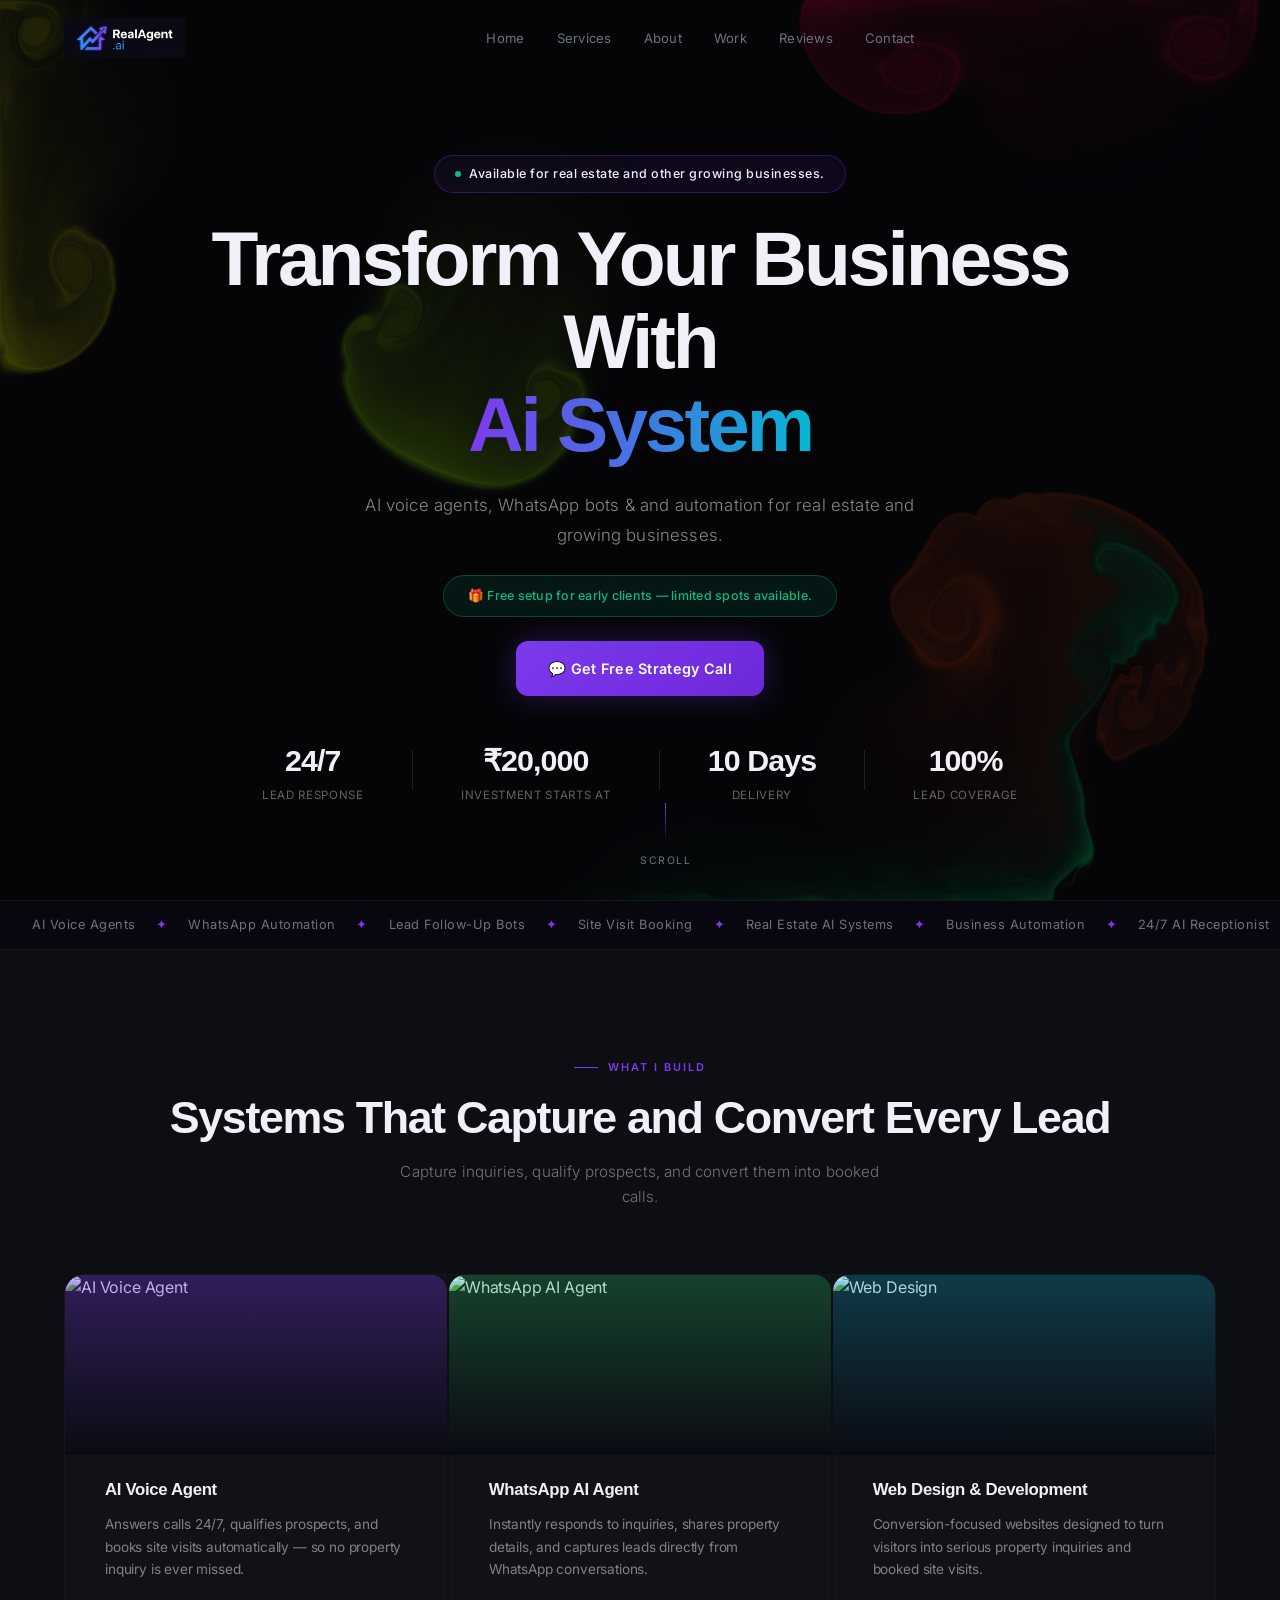
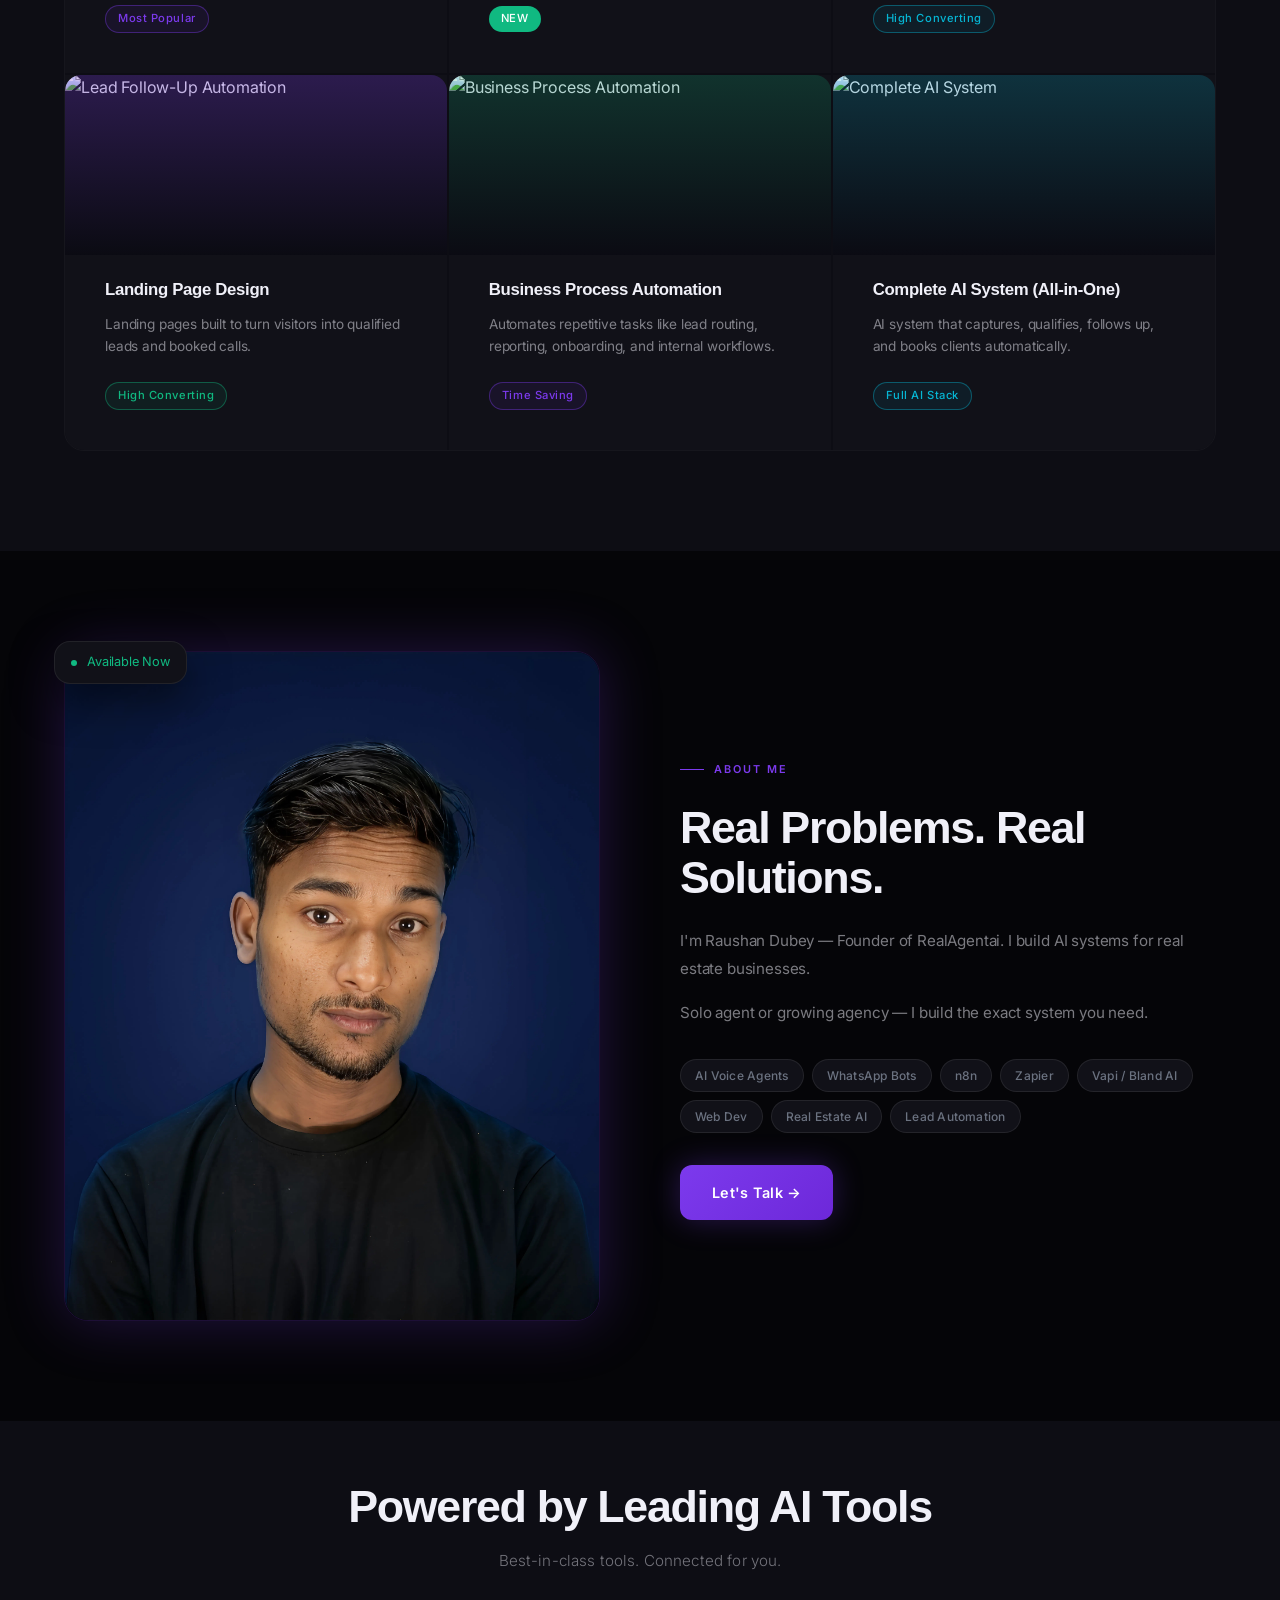
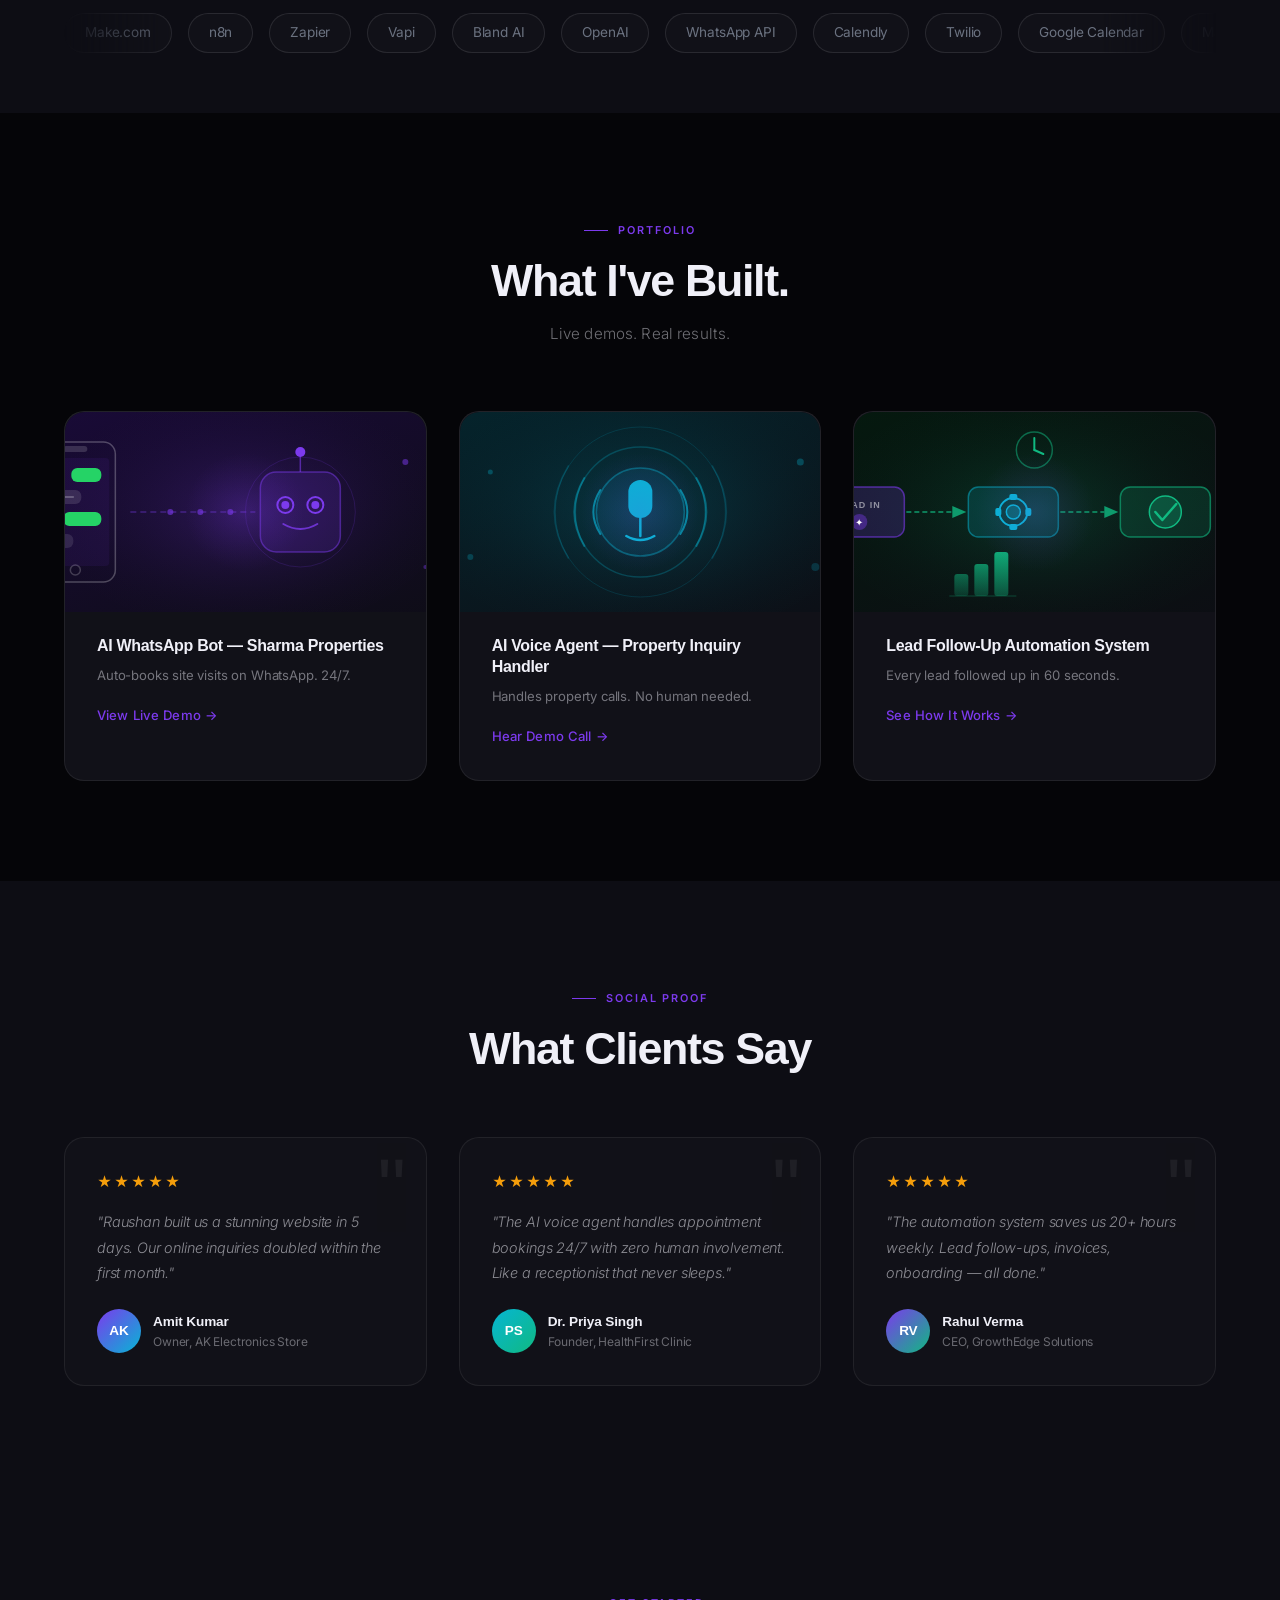
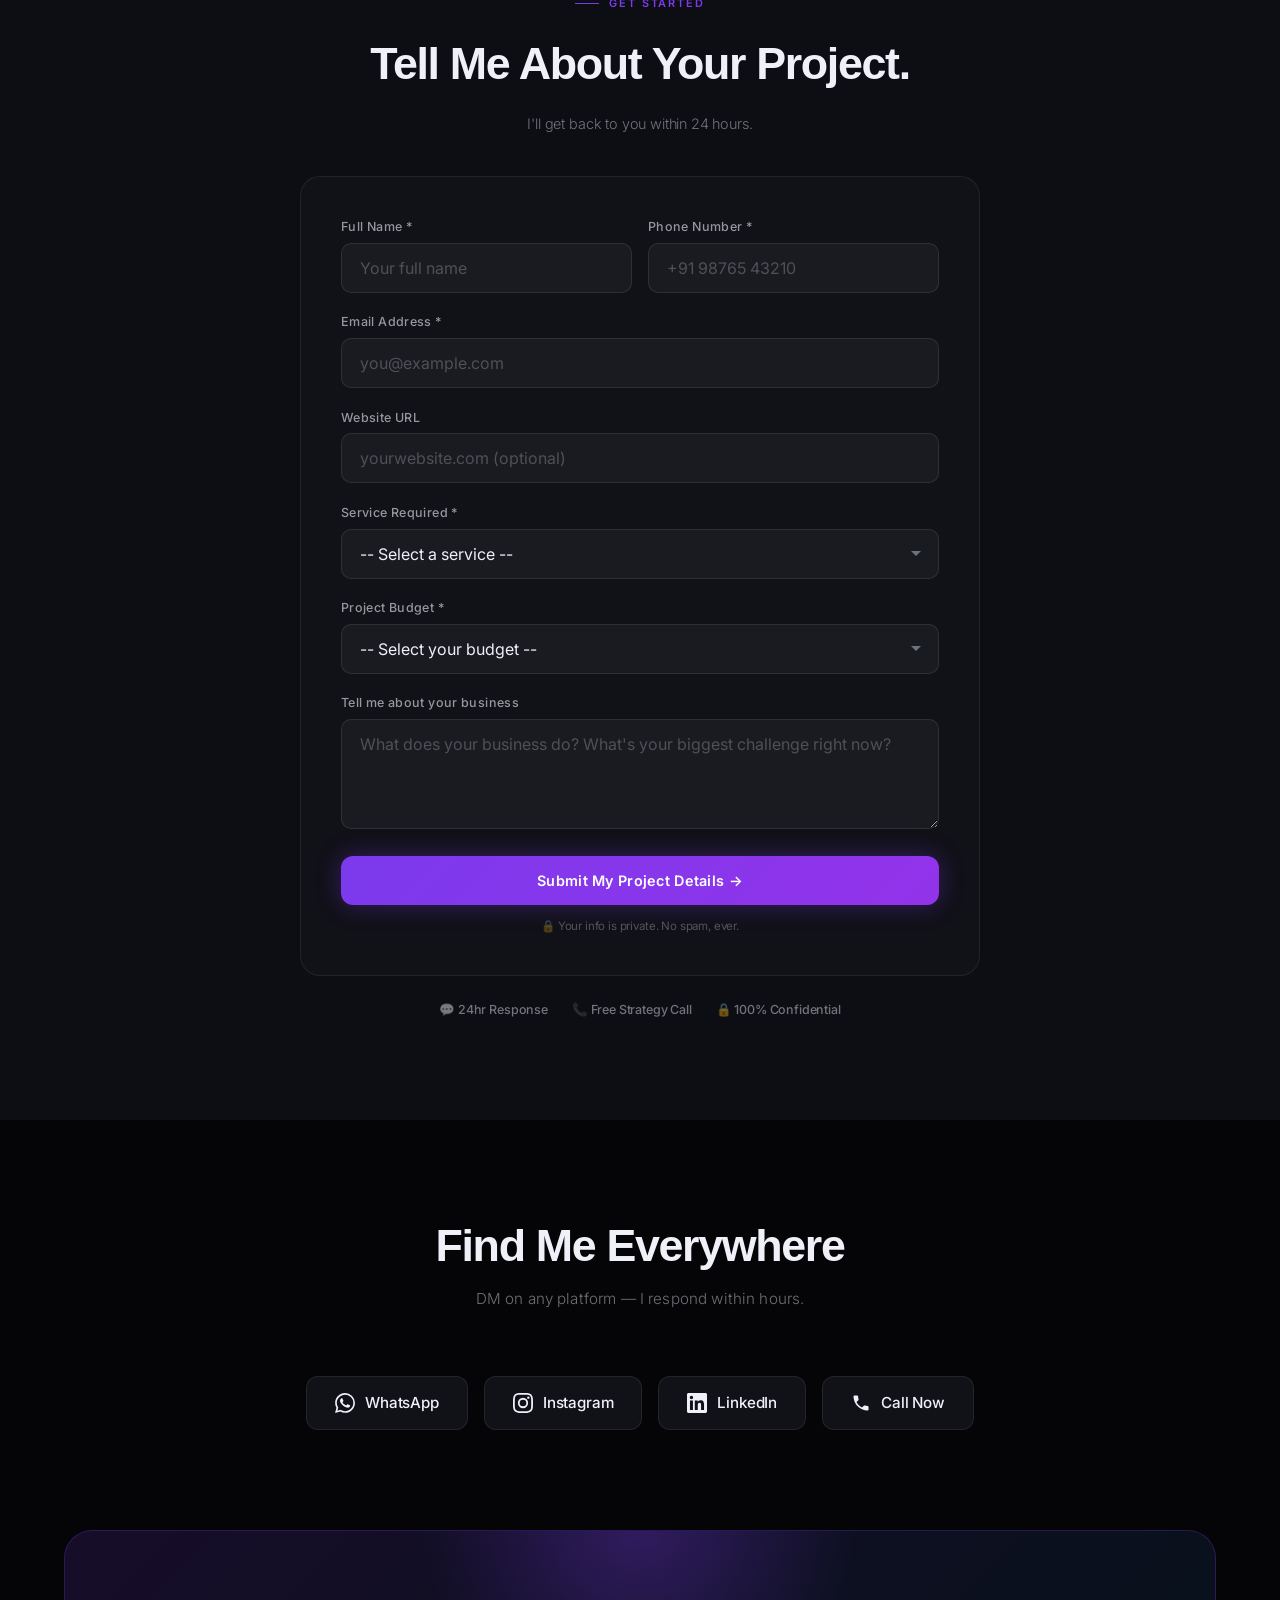
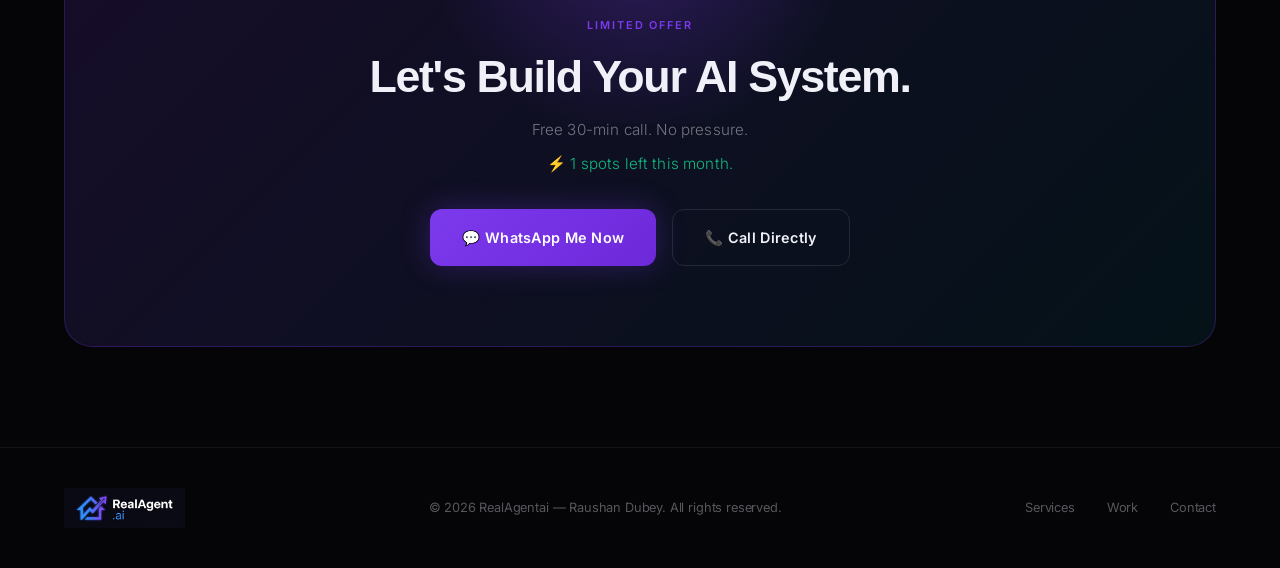
==== commit b4ce848d: "Add files via upload" ====
--- a/index.html
+++ b/index.html
@@ -1070,6 +1070,7 @@
           document.getElementById('contactFormCard').style.display = 'none';
           document.getElementById('formSuccess').style.display = 'flex';
         } catch (err) {
+          console.error(err);
           btn.textContent = 'Submit My Project Details →';
           btn.disabled = false;
           alert('Error. Try WhatsApp.');
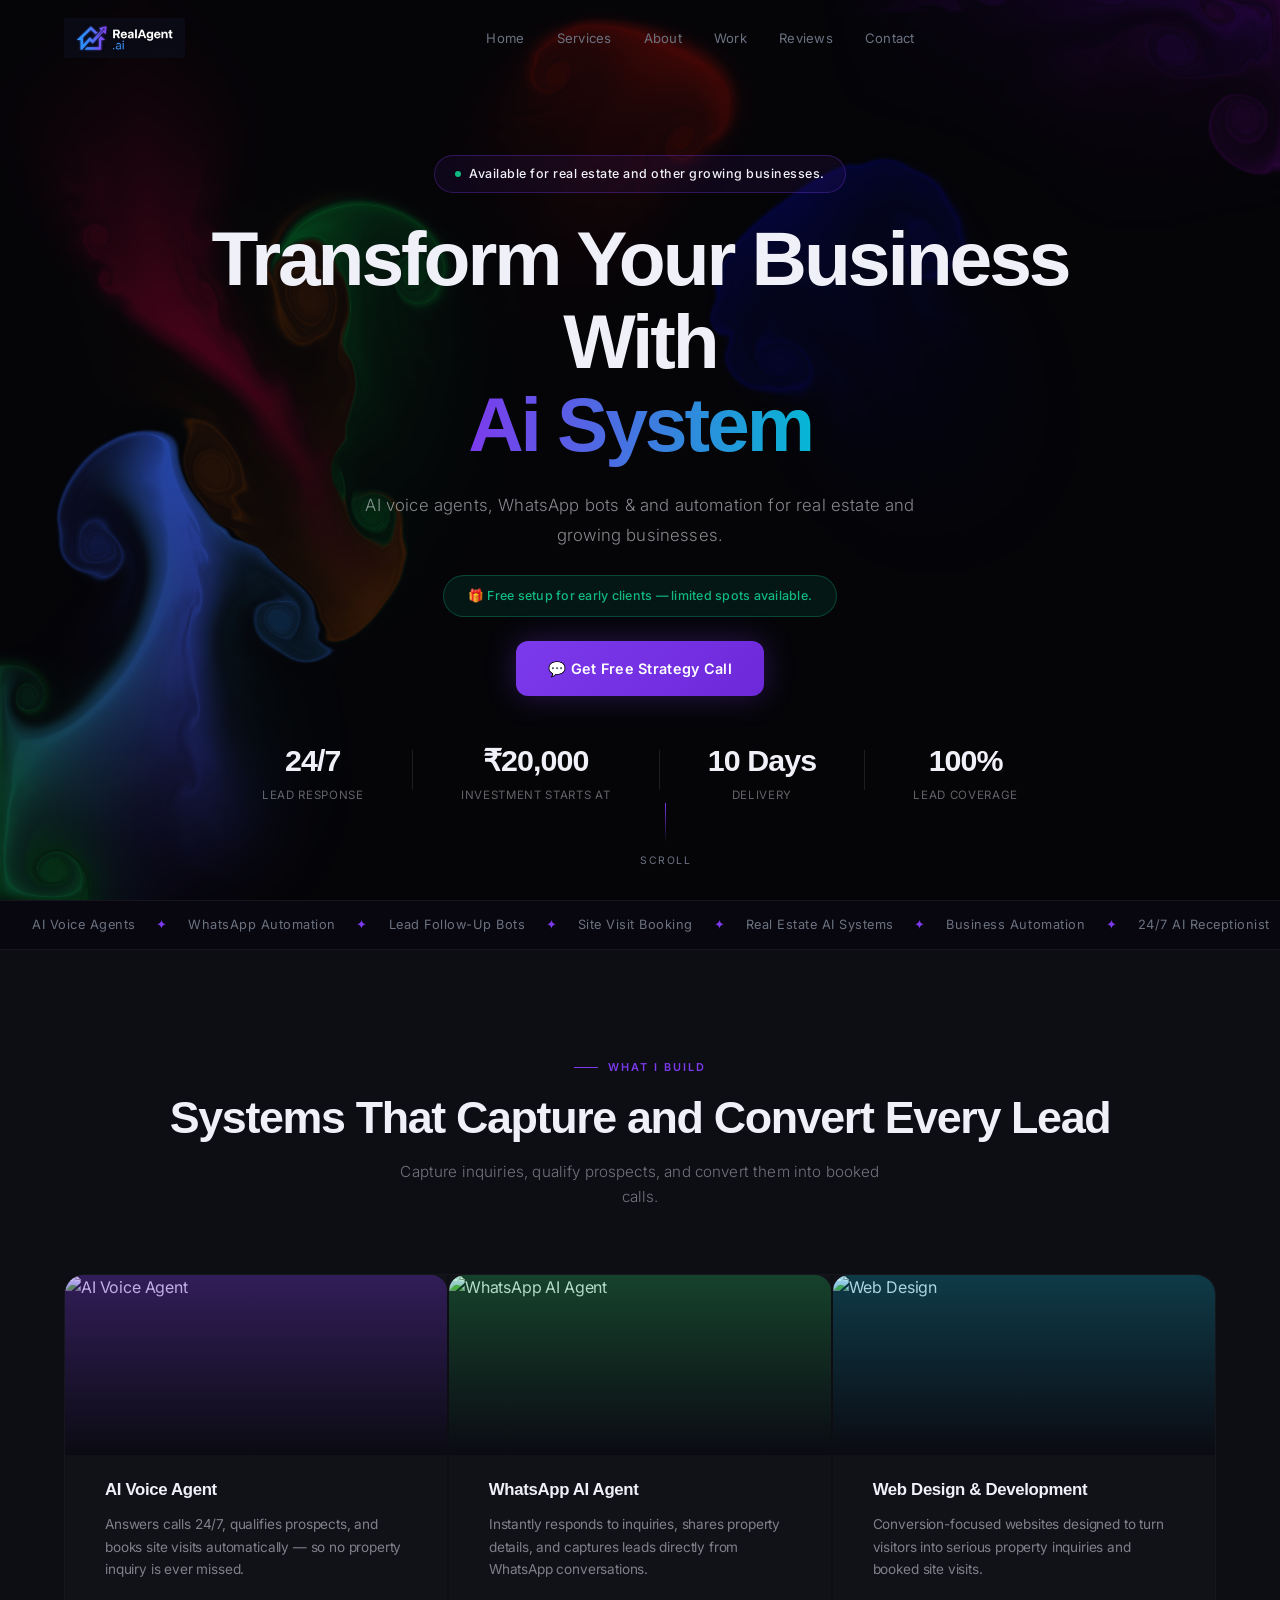
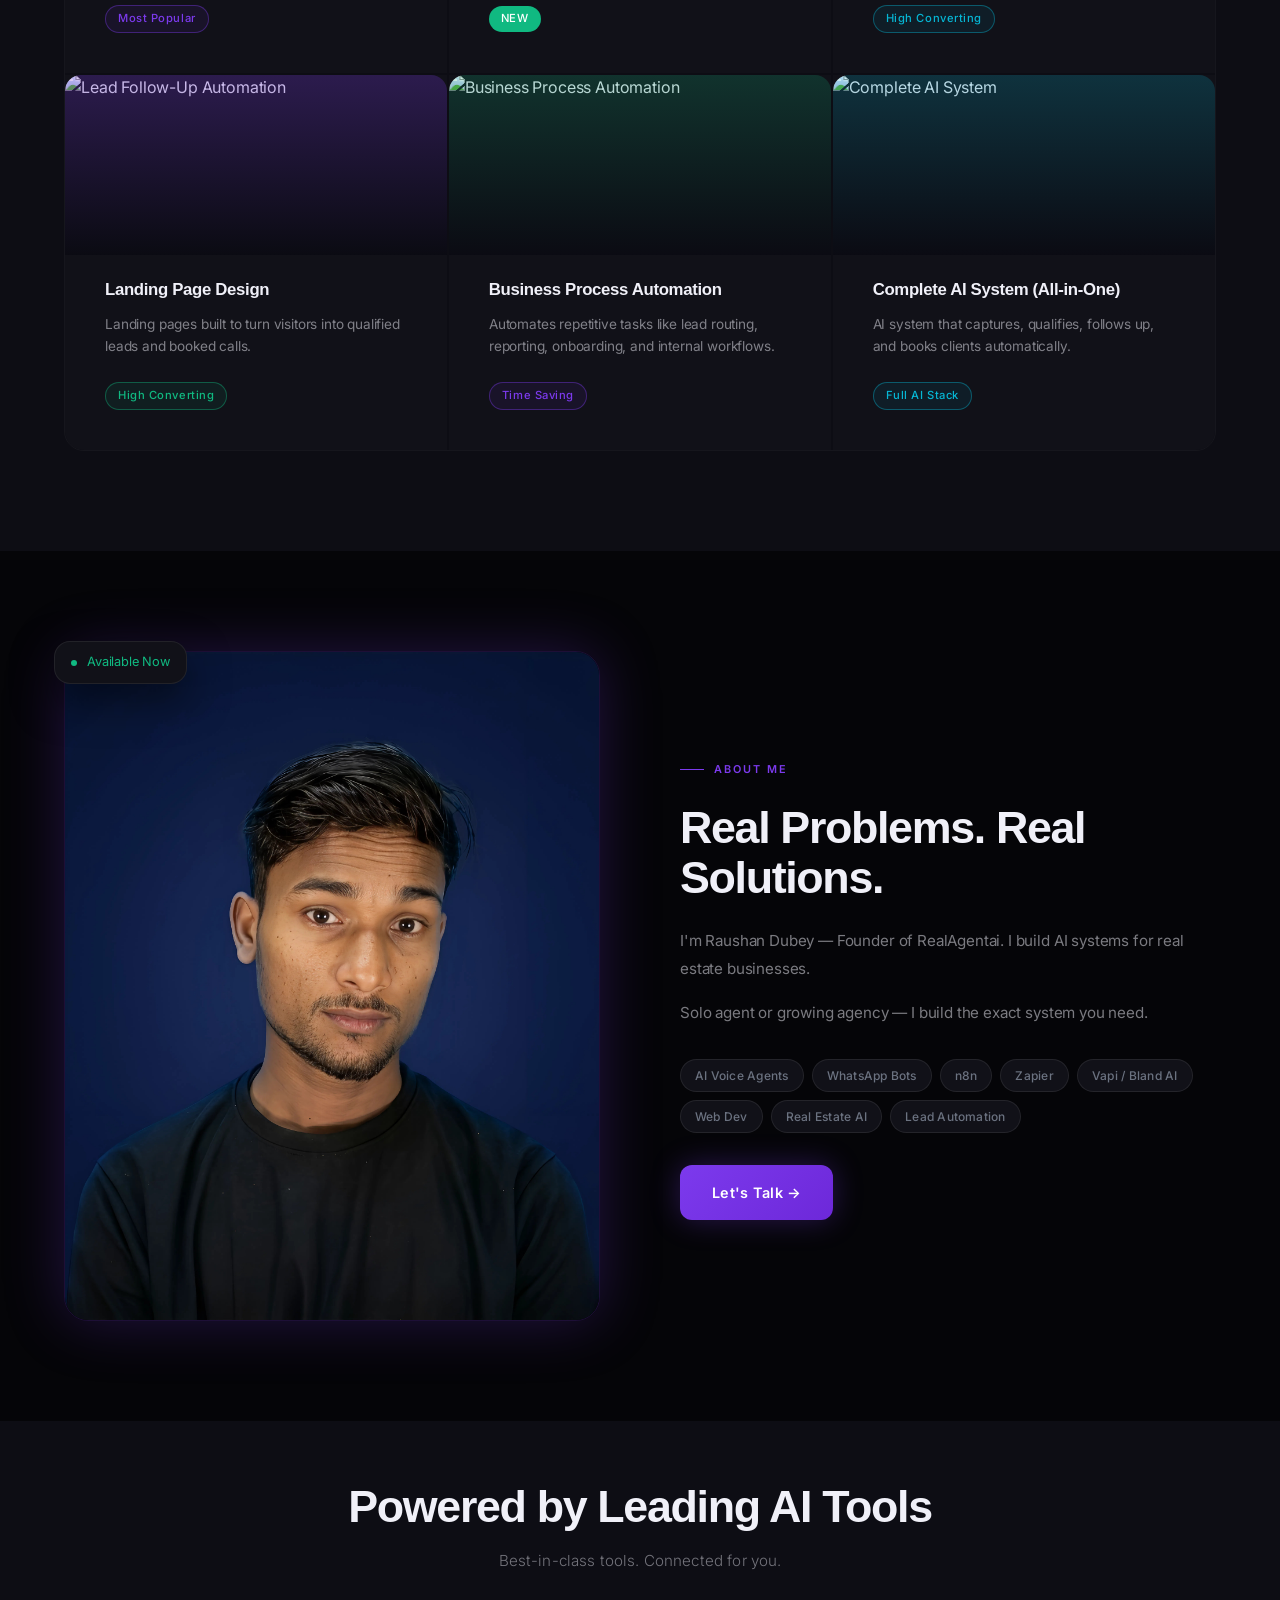
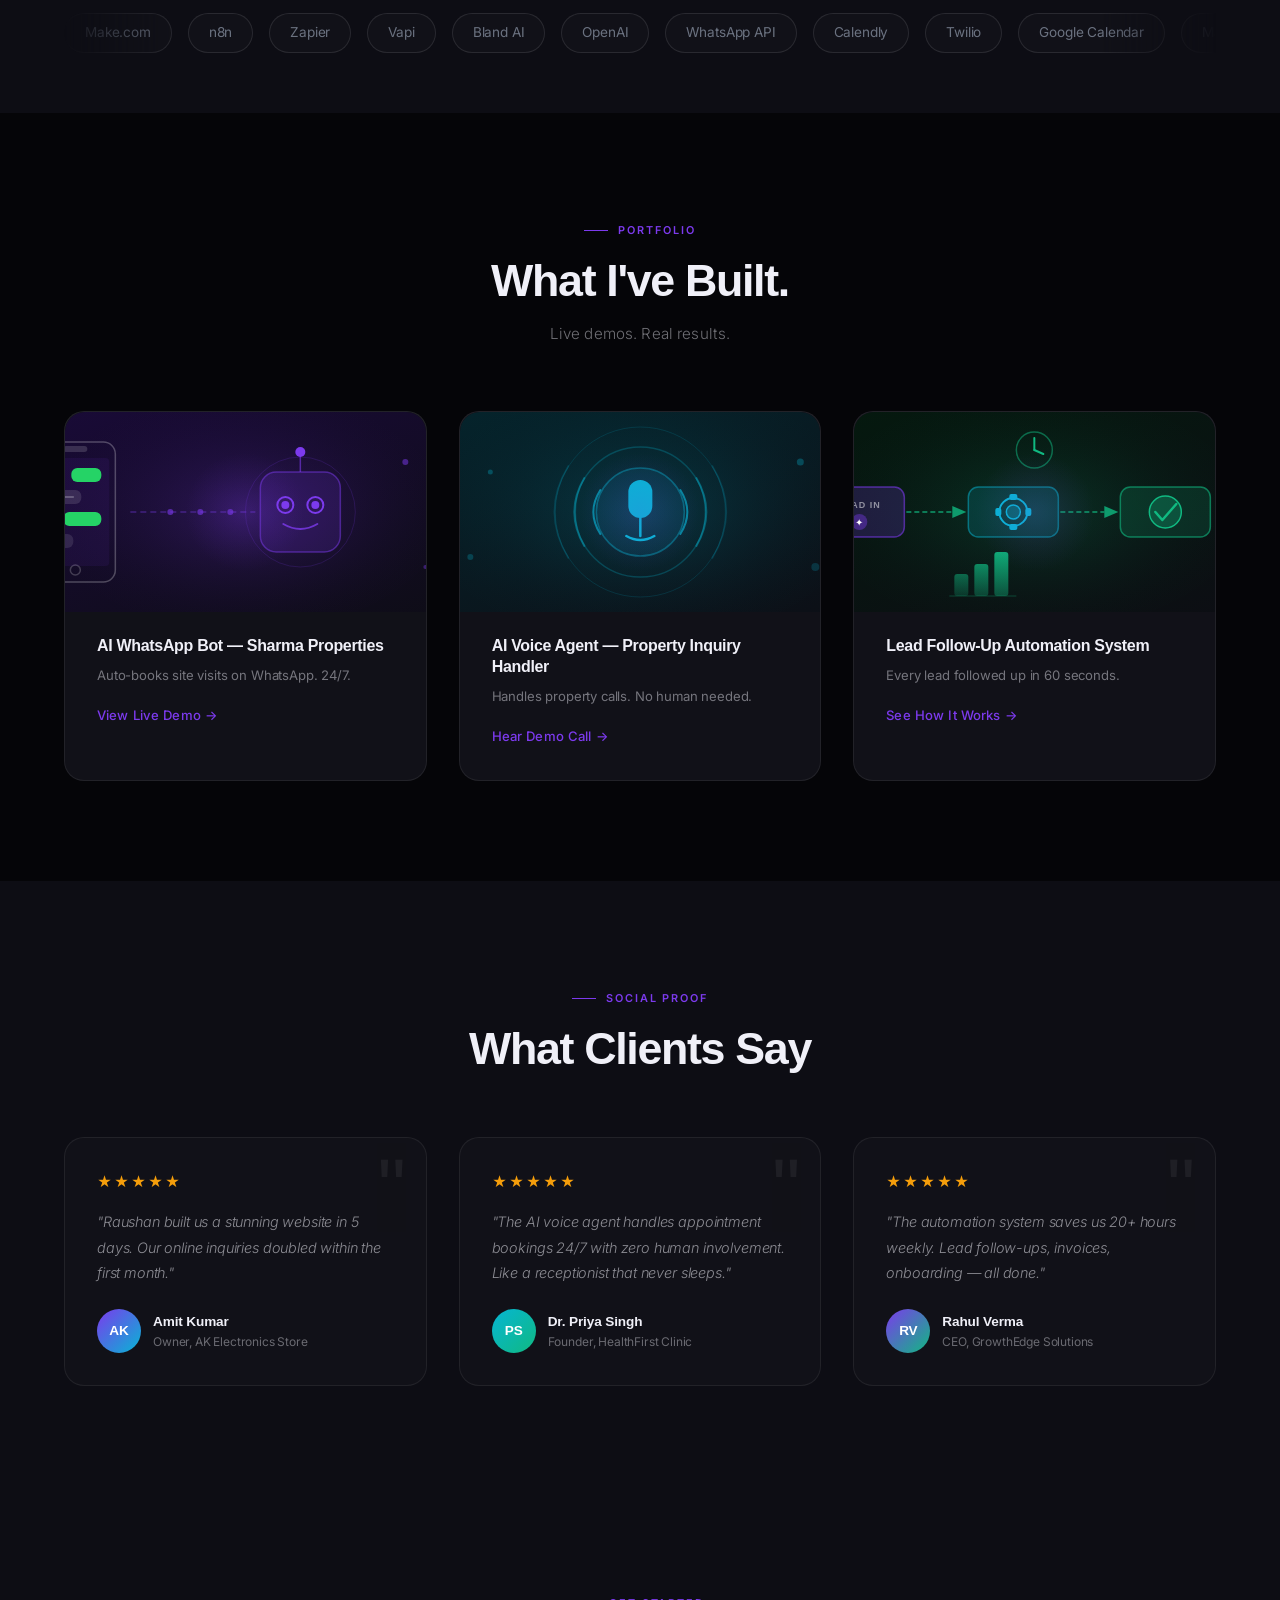
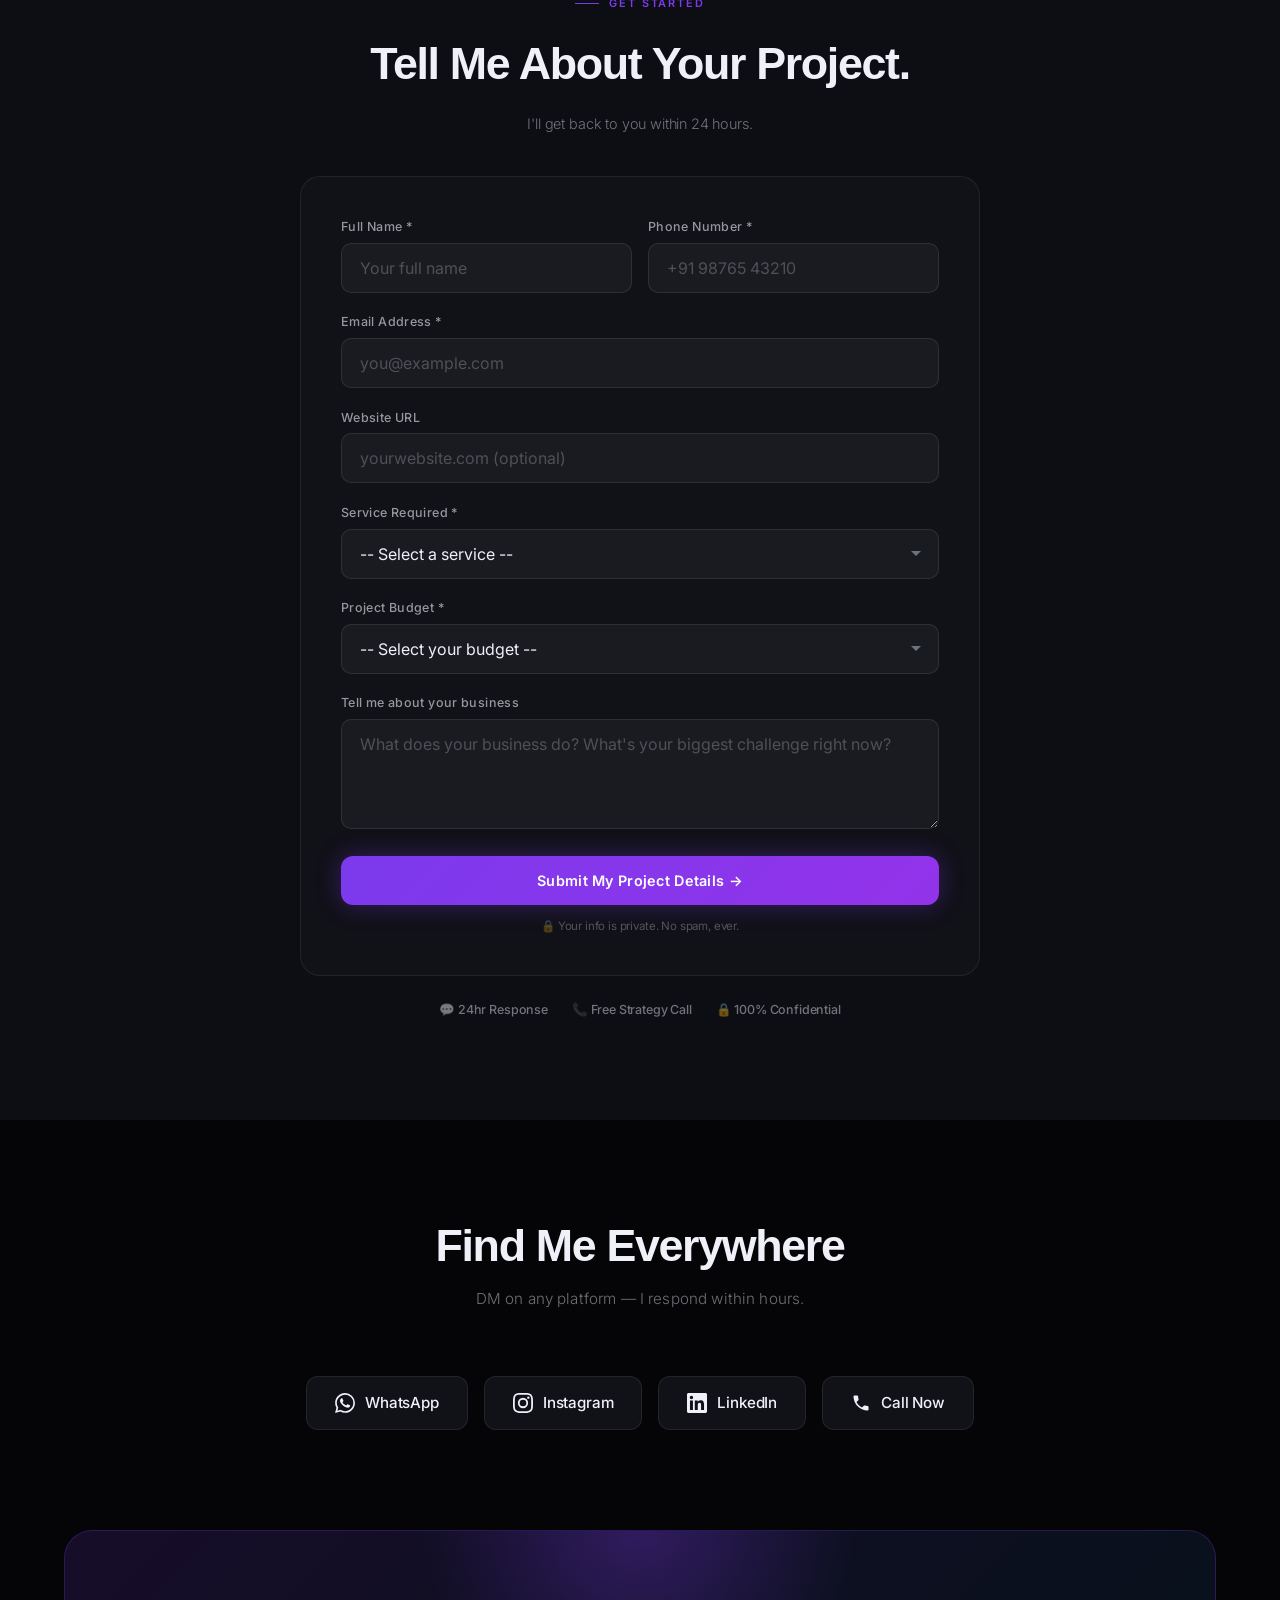
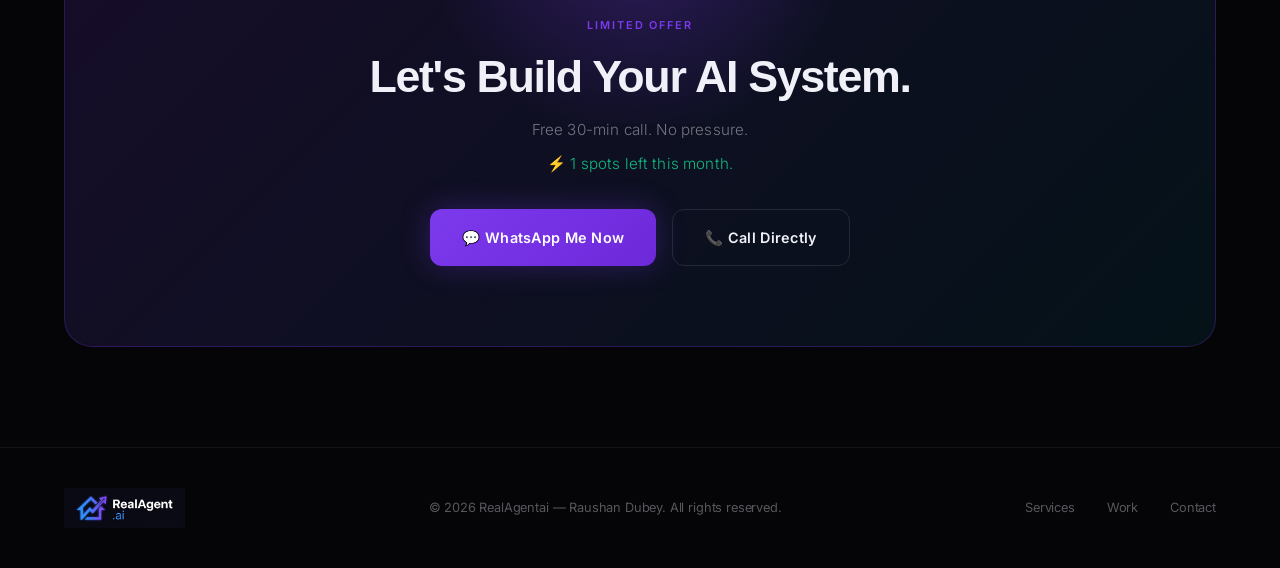
==== commit 70d28d8c: "Add files via upload" ====
--- a/index.html
+++ b/index.html
@@ -4,7 +4,7 @@
 <head>
   <meta charset="UTF-8">
   <meta name="viewport" content="width=device-width, initial-scale=1.0, maximum-scale=1.0">
-  <title>RealAgentai — AI Systems for Real Estate Agents</title>
+  <title>RealAgentai — AI Systems for Real Estate Business</title>
   <meta name="description"
     content="RealAgentai builds AI voice agents, WhatsApp bots & smart automation exclusively for real estate agents. Close more deals while you sleep.">
   <link href="https://api.fontshare.com/v2/css?f[]=clash-display@400,500,600,700&display=swap" rel="stylesheet">
@@ -37,17 +37,6 @@
 
   <!-- HERO SECTION -->
   <section class="hero" id="hero">
-    <!--
-  ╔══════════════════════════════════════════════════════════════╗
-  ║   HERO FLOWING TUBES BACKGROUND — RealAgent.ai              ║
-  ║   Futuristic glowing silk ribbons animation                  ║
-  ║                                                              ║
-  ║   PASTE KARO: index.html mein                                ║
-  ║   <section class="hero" id="hero">                           ║
-  ║   ke andar, SABSE PEHLI LINE mein                            ║
-  ║   (existing <canvas id="lightning-canvas"> KO REPLACE karo)  ║
-  ╚══════════════════════════════════════════════════════════════╝
--->
 
     <!-- STEP 1: Purana lightning-canvas HATAO aur YE lagao -->
     <canvas id="hero-tubes-canvas" style="
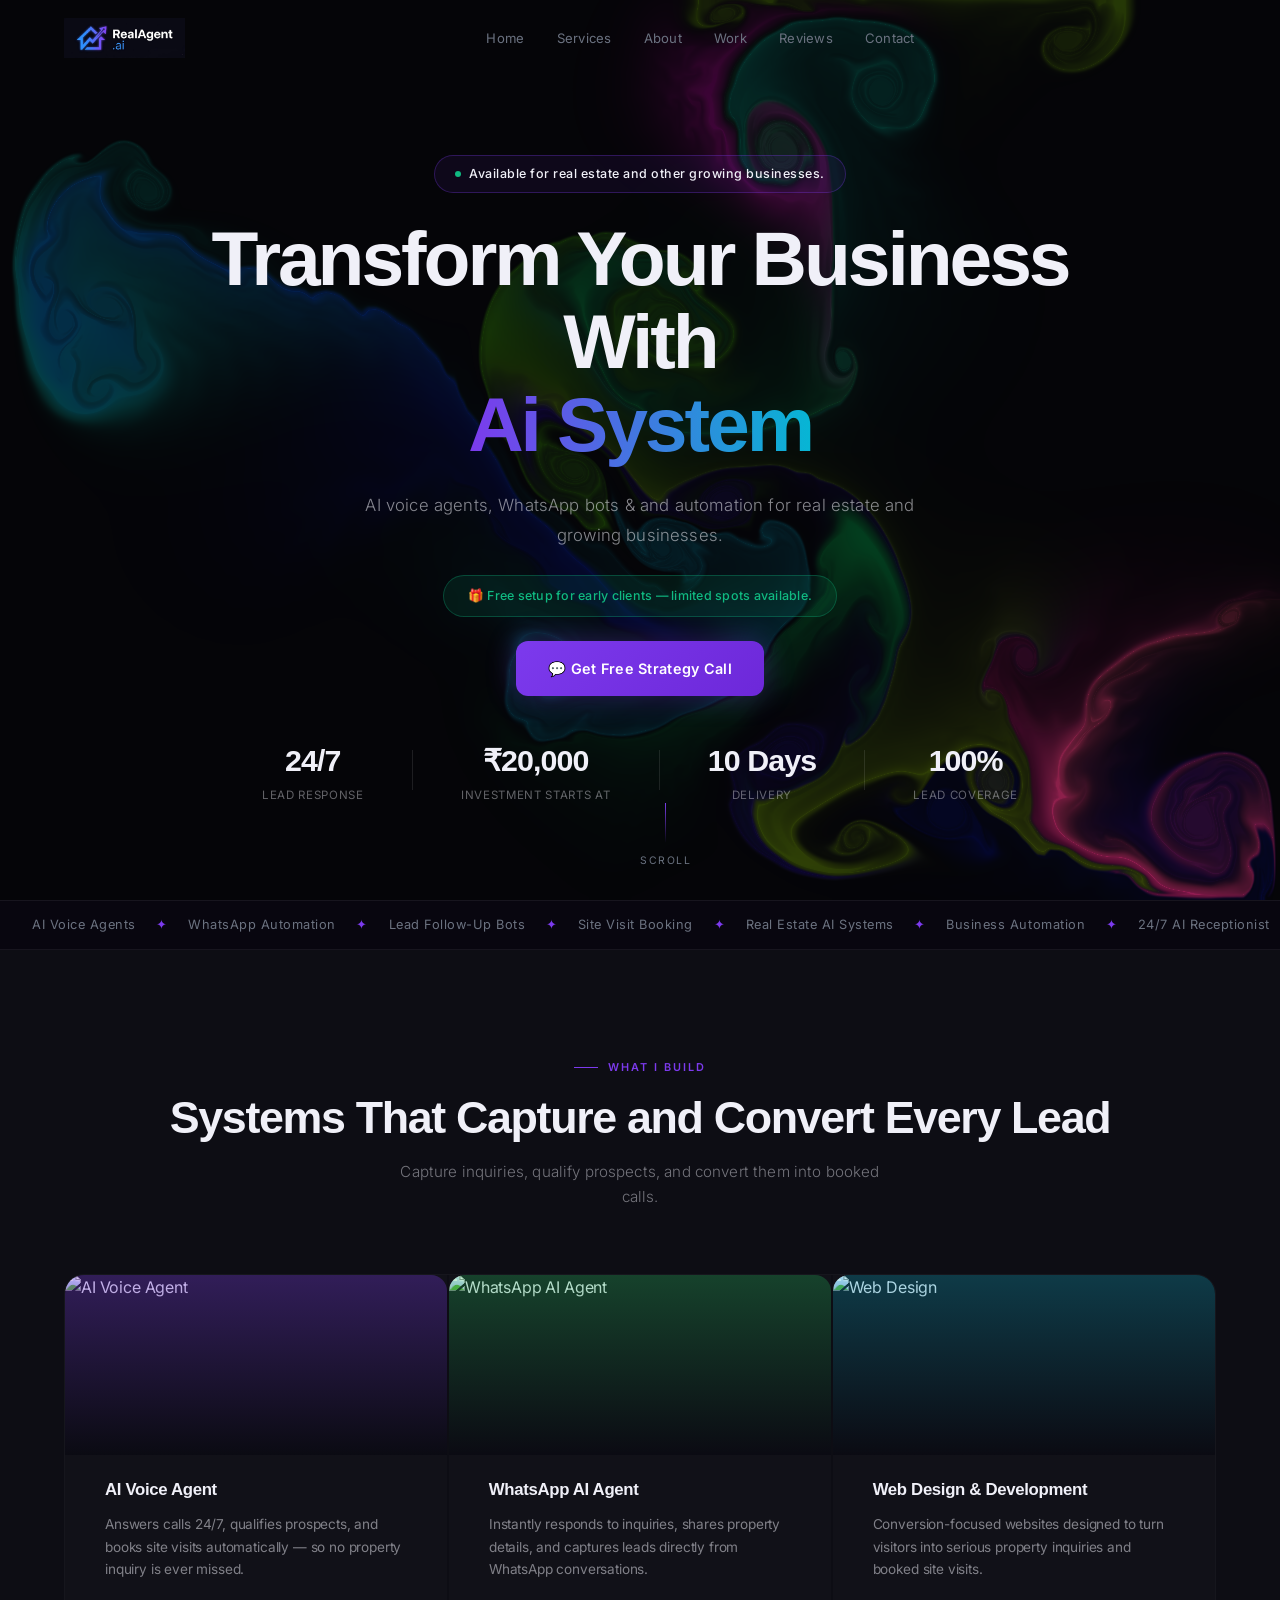
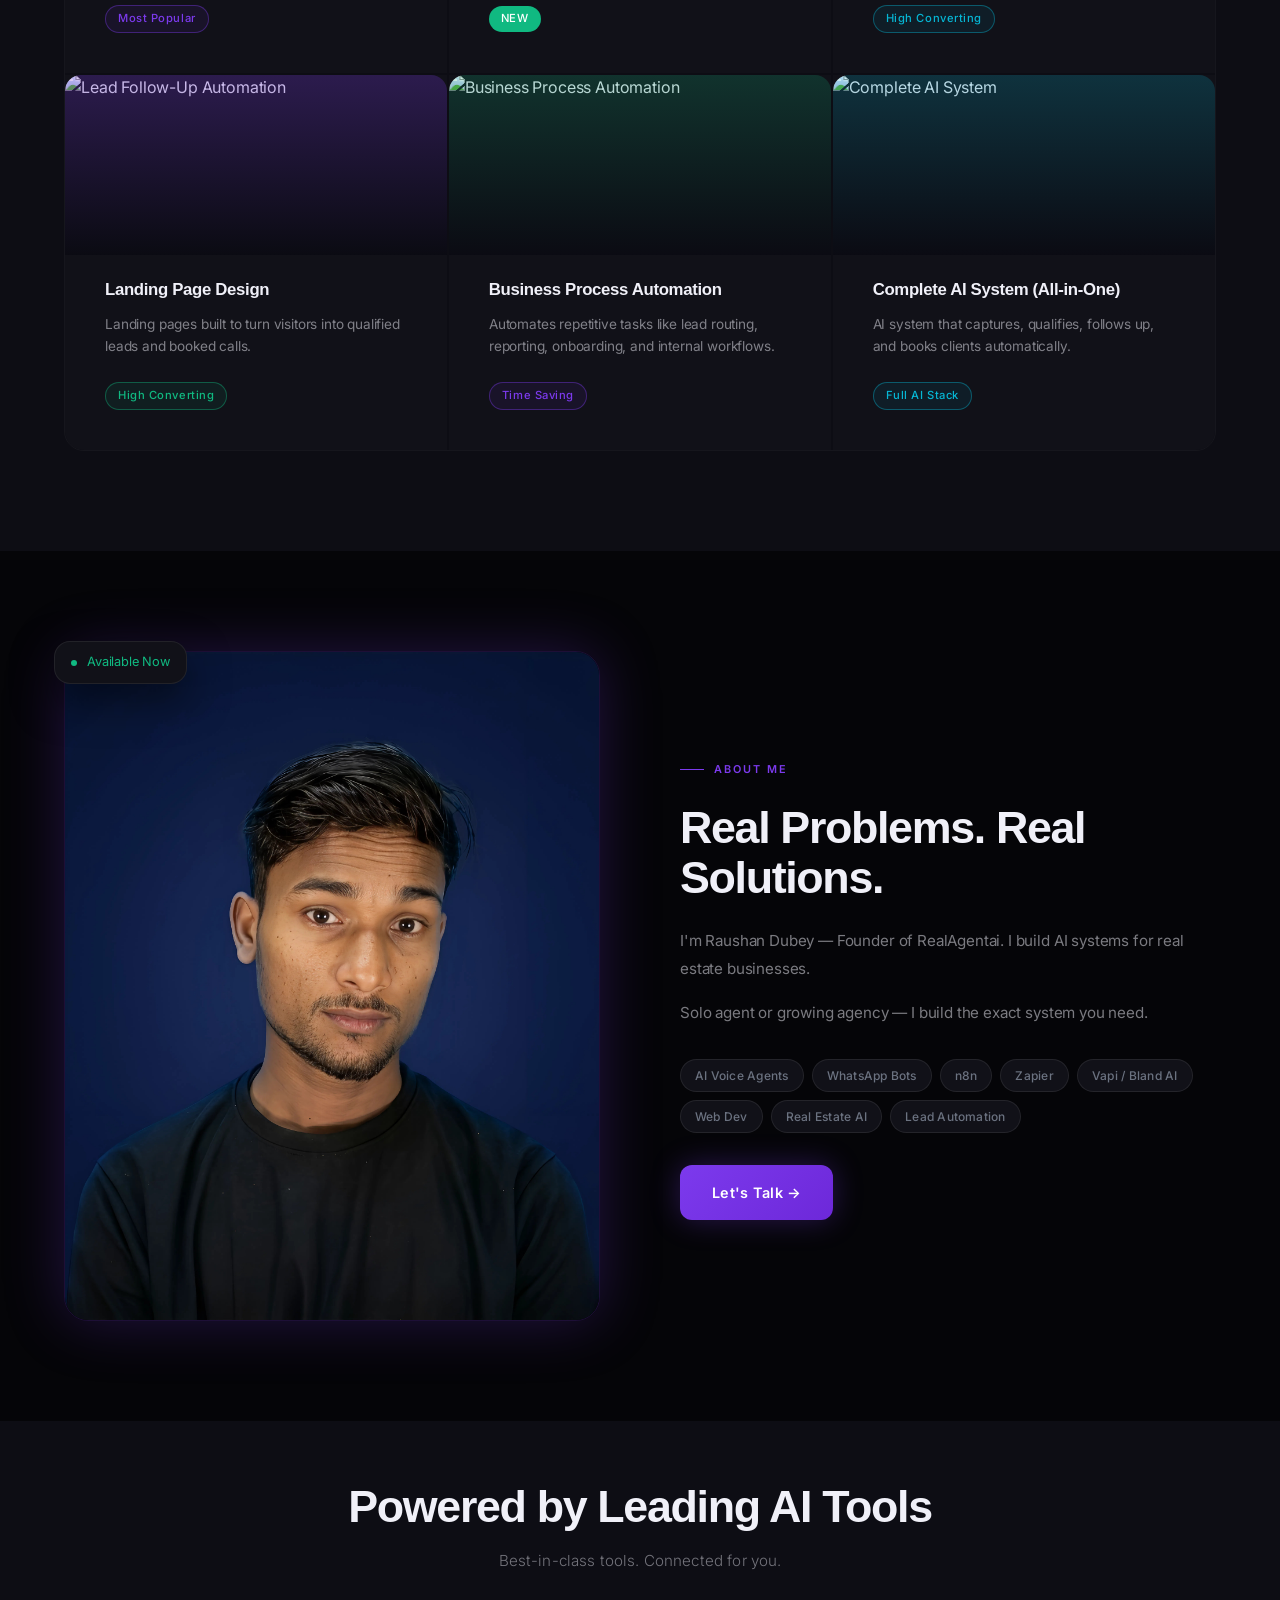
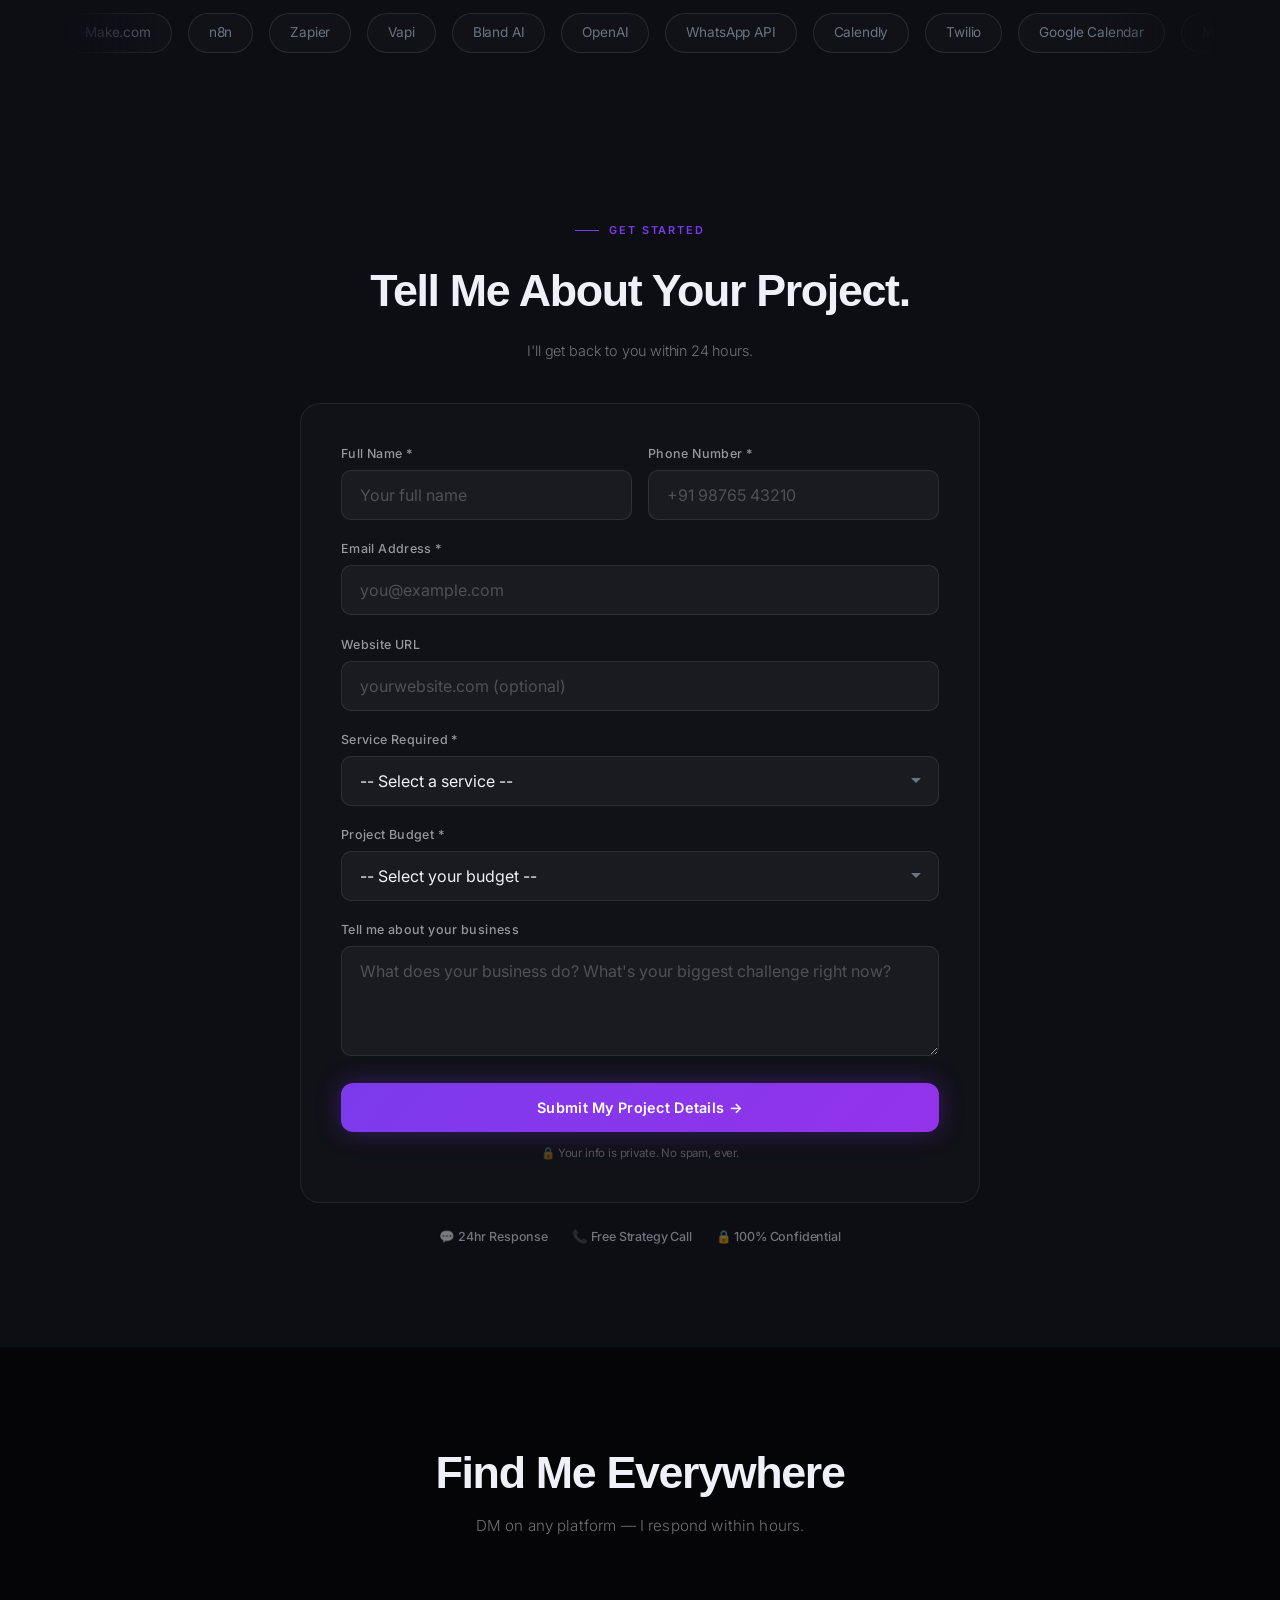
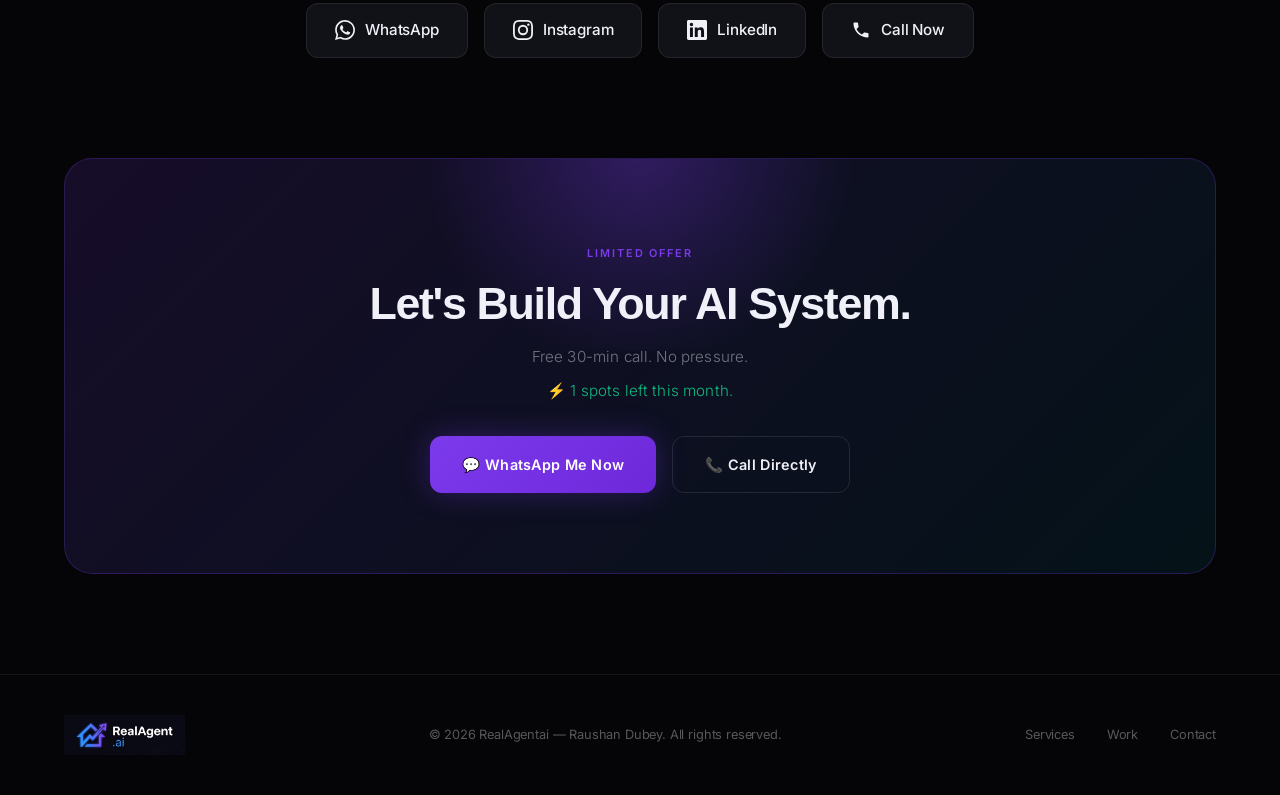
==== commit 2d348ebc: "Add files via upload" ====
--- a/index.html
+++ b/index.html
@@ -579,291 +579,6 @@
     </div>
   </section>
 
-  <!-- PORTFOLIO SECTION -->
-  <section class="portfolio" id="work">
-    <div class="container">
-      <div class="section-header reveal-item">
-        <span class="section-label"><span class="label-line"></span>PORTFOLIO</span>
-        <h2>What I've Built.</h2>
-        <p class="section-sub">Live demos. Real results.</p>
-      </div>
-
-      <div class="portfolio-grid">
-        <div class="portfolio-card reveal-item">
-          <div class="portfolio-thumb portfolio-thumb-svg">
-            <svg viewBox="0 0 600 200" preserveAspectRatio="xMidYMid slice" xmlns="http://www.w3.org/2000/svg"
-              class="thumb-svg">
-              <defs>
-                <radialGradient id="pg1" cx="50%" cy="50%" r="60%">
-                  <stop offset="0%" stop-color="#7c3aed" stop-opacity="0.25" />
-                  <stop offset="100%" stop-color="#050508" stop-opacity="0" />
-                </radialGradient>
-                <linearGradient id="bg1" x1="0" y1="0" x2="1" y2="1">
-                  <stop offset="0%" stop-color="#1a0a3a" />
-                  <stop offset="100%" stop-color="#0d0d14" />
-                </linearGradient>
-              </defs>
-              <!-- BG -->
-              <rect width="600" height="200" fill="url(#bg1)" />
-              <ellipse cx="300" cy="100" rx="200" ry="120" fill="url(#pg1)" />
-              <!-- Smartphone outline -->
-              <rect x="90" y="30" width="80" height="140" rx="12" ry="12" fill="none" stroke="rgba(255,255,255,0.25)"
-                stroke-width="1.5" />
-              <!-- Phone inner screen -->
-              <rect x="96" y="46" width="68" height="108" rx="4" fill="rgba(124,58,237,0.08)" />
-              <!-- Notch -->
-              <rect x="118" y="34" width="24" height="6" rx="3" fill="rgba(255,255,255,0.15)" />
-              <!-- Home button -->
-              <circle cx="130" cy="158" r="5" fill="none" stroke="rgba(255,255,255,0.2)" stroke-width="1.5" />
-              <!-- Chat bubble 1 (green, right) -->
-              <rect x="126" y="56" width="30" height="14" rx="6" fill="#25d366" />
-              <!-- Chat bubble 2 (dark, left) -->
-              <rect x="100" y="78" width="36" height="14" rx="6" fill="rgba(255,255,255,0.12)" />
-              <!-- Bubble text lines -->
-              <line x1="105" y1="85" x2="128" y2="85" stroke="rgba(255,255,255,0.3)" stroke-width="1.5"
-                stroke-linecap="round" />
-              <!-- Chat bubble 3 (green, right) -->
-              <rect x="118" y="100" width="38" height="14" rx="6" fill="#25d366" />
-              <!-- Chat bubble 4 (dark, left) -->
-              <rect x="100" y="122" width="28" height="14" rx="6" fill="rgba(255,255,255,0.1)" />
-              <!-- Connecting dashes -->
-              <line x1="185" y1="100" x2="310" y2="100" stroke="rgba(124,58,237,0.4)" stroke-width="1.5"
-                stroke-dasharray="6 4" />
-              <!-- Dots on line -->
-              <circle cx="225" cy="100" r="3" fill="rgba(124,58,237,0.6)" />
-              <circle cx="255" cy="100" r="3" fill="rgba(124,58,237,0.6)" />
-              <circle cx="285" cy="100" r="3" fill="rgba(124,58,237,0.6)" />
-              <!-- Bot head -->
-              <rect x="315" y="60" width="80" height="80" rx="16" fill="rgba(124,58,237,0.15)"
-                stroke="rgba(124,58,237,0.5)" stroke-width="1.5" />
-              <!-- Bot eyes -->
-              <circle cx="340" cy="93" r="8" fill="none" stroke="#7c3aed" stroke-width="2" />
-              <circle cx="340" cy="93" r="4" fill="#7c3aed" />
-              <circle cx="370" cy="93" r="8" fill="none" stroke="#7c3aed" stroke-width="2" />
-              <circle cx="370" cy="93" r="4" fill="#7c3aed" />
-              <!-- Bot antenna -->
-              <line x1="355" y1="60" x2="355" y2="44" stroke="rgba(124,58,237,0.6)" stroke-width="1.5" />
-              <circle cx="355" cy="40" r="5" fill="#7c3aed" />
-              <!-- Bot mouth -->
-              <path d="M338 112 Q355 122 372 112" fill="none" stroke="rgba(124,58,237,0.8)" stroke-width="2"
-                stroke-linecap="round" />
-              <!-- Glow around bot -->
-              <ellipse cx="355" cy="100" rx="55" ry="55" fill="none" stroke="rgba(124,58,237,0.18)" stroke-width="1" />
-              <!-- Floating particles -->
-              <circle cx="460" cy="50" r="3" fill="rgba(124,58,237,0.5)" />
-              <circle cx="490" cy="80" r="2" fill="rgba(124,58,237,0.3)" />
-              <circle cx="520" cy="130" r="4" fill="rgba(124,58,237,0.2)" />
-              <circle cx="480" cy="155" r="2" fill="rgba(124,58,237,0.4)" />
-              <circle cx="60" cy="60" r="2" fill="rgba(124,58,237,0.3)" />
-              <circle cx="50" cy="150" r="3" fill="rgba(124,58,237,0.2)" />
-            </svg>
-          </div>
-          <div class="portfolio-info">
-            <h3>AI WhatsApp Bot — Sharma Properties</h3>
-            <p>Auto-books site visits on WhatsApp. 24/7.</p>
-            <a href="https://wa.me/917061409529?text=Hi%20RealAgentai,%20show%20me%20the%20WhatsApp%20bot%20demo!"
-              target="_blank" class="portfolio-link">View Live Demo →</a>
-          </div>
-        </div>
-        <div class="portfolio-card reveal-item">
-          <div class="portfolio-thumb portfolio-thumb-svg">
-            <svg viewBox="0 0 600 200" preserveAspectRatio="xMidYMid slice" xmlns="http://www.w3.org/2000/svg"
-              class="thumb-svg">
-              <defs>
-                <radialGradient id="pg2" cx="50%" cy="50%" r="60%">
-                  <stop offset="0%" stop-color="#06b6d4" stop-opacity="0.2" />
-                  <stop offset="100%" stop-color="#050508" stop-opacity="0" />
-                </radialGradient>
-                <linearGradient id="bg2" x1="0" y1="0" x2="1" y2="1">
-                  <stop offset="0%" stop-color="#04262e" />
-                  <stop offset="100%" stop-color="#0d0d14" />
-                </linearGradient>
-              </defs>
-              <!-- BG -->
-              <rect width="600" height="200" fill="url(#bg2)" />
-              <ellipse cx="300" cy="100" rx="220" ry="130" fill="url(#pg2)" />
-              <!-- Large outer ring -->
-              <circle cx="300" cy="100" r="85" fill="none" stroke="rgba(6,182,212,0.15)" stroke-width="1" />
-              <!-- Mid ring -->
-              <circle cx="300" cy="100" r="65" fill="none" stroke="rgba(6,182,212,0.25)" stroke-width="1.5" />
-              <!-- Inner circle platform -->
-              <circle cx="300" cy="100" r="44" fill="rgba(6,182,212,0.08)" stroke="rgba(6,182,212,0.4)"
-                stroke-width="1.5" />
-              <!-- Mic body -->
-              <rect x="288" y="68" width="24" height="38" rx="12" fill="#06b6d4" />
-              <!-- Mic stand -->
-              <line x1="300" y1="106" x2="300" y2="124" stroke="#06b6d4" stroke-width="2.5" stroke-linecap="round" />
-              <!-- Mic base -->
-              <path d="M286 124 Q300 132 314 124" fill="none" stroke="#06b6d4" stroke-width="2.5"
-                stroke-linecap="round" />
-              <!-- Sound waves LEFT -->
-              <path d="M260 78 Q246 100 260 122" fill="none" stroke="rgba(6,182,212,0.65)" stroke-width="2"
-                stroke-linecap="round" />
-              <path d="M244 66 Q224 100 244 134" fill="none" stroke="rgba(6,182,212,0.4)" stroke-width="2"
-                stroke-linecap="round" />
-              <path d="M228 54 Q200 100 228 146" fill="none" stroke="rgba(6,182,212,0.2)" stroke-width="1.5"
-                stroke-linecap="round" />
-              <!-- Sound waves RIGHT -->
-              <path d="M340 78 Q354 100 340 122" fill="none" stroke="rgba(6,182,212,0.65)" stroke-width="2"
-                stroke-linecap="round" />
-              <path d="M356 66 Q376 100 356 134" fill="none" stroke="rgba(6,182,212,0.4)" stroke-width="2"
-                stroke-linecap="round" />
-              <path d="M372 54 Q400 100 372 146" fill="none" stroke="rgba(6,182,212,0.2)" stroke-width="1.5"
-                stroke-linecap="round" />
-              <!-- Phone receiver icon top-right -->
-              <path d="M510 30 Q518 24 526 30 L530 40 Q522 44 516 38 Q510 46 504 52 L494 56 Q488 50 494 42 Z"
-                fill="none" stroke="rgba(255,255,255,0.45)" stroke-width="1.5" stroke-linejoin="round" />
-              <!-- Floating dots -->
-              <circle cx="460" cy="50" r="3.5" fill="rgba(6,182,212,0.3)" />
-              <circle cx="150" cy="60" r="2.5" fill="rgba(6,182,212,0.3)" />
-              <circle cx="130" cy="145" r="3" fill="rgba(6,182,212,0.25)" />
-              <circle cx="475" cy="155" r="4" fill="rgba(6,182,212,0.2)" />
-              <circle cx="80" cy="100" r="2" fill="rgba(6,182,212,0.35)" />
-              <circle cx="520" cy="100" r="2.5" fill="rgba(6,182,212,0.3)" />
-            </svg>
-          </div>
-          <div class="portfolio-info">
-            <h3>AI Voice Agent — Property Inquiry Handler</h3>
-            <p>Handles property calls. No human needed.</p>
-            <a href="https://wa.me/917061409529?text=Hi%20RealAgentai,%20I%20want%20to%20hear%20the%20voice%20agent%20demo!"
-              target="_blank" class="portfolio-link">Hear Demo Call →</a>
-          </div>
-        </div>
-        <div class="portfolio-card reveal-item">
-          <div class="portfolio-thumb portfolio-thumb-svg">
-            <svg viewBox="0 0 600 200" preserveAspectRatio="xMidYMid slice" xmlns="http://www.w3.org/2000/svg"
-              class="thumb-svg">
-              <defs>
-                <radialGradient id="pg3" cx="50%" cy="50%" r="60%">
-                  <stop offset="0%" stop-color="#10b981" stop-opacity="0.2" />
-                  <stop offset="100%" stop-color="#050508" stop-opacity="0" />
-                </radialGradient>
-                <linearGradient id="bg3" x1="0" y1="0" x2="1" y2="1">
-                  <stop offset="0%" stop-color="#041a0e" />
-                  <stop offset="100%" stop-color="#0d0d14" />
-                </linearGradient>
-                <linearGradient id="barGrad" x1="0" y1="0" x2="0" y2="1">
-                  <stop offset="0%" stop-color="#10b981" />
-                  <stop offset="100%" stop-color="rgba(16,185,129,0.4)" />
-                </linearGradient>
-              </defs>
-              <!-- BG -->
-              <rect width="600" height="200" fill="url(#bg3)" />
-              <ellipse cx="300" cy="100" rx="210" ry="120" fill="url(#pg3)" />
-              <!-- Clock top-center -->
-              <circle cx="300" cy="38" r="18" fill="none" stroke="rgba(16,185,129,0.5)" stroke-width="1.5" />
-              <line x1="300" y1="38" x2="300" y2="26" stroke="#10b981" stroke-width="2" stroke-linecap="round" />
-              <line x1="300" y1="38" x2="309" y2="42" stroke="#10b981" stroke-width="2" stroke-linecap="round" />
-              <!-- Flow boxes -->
-              <!-- Box 1: LEAD (purple) -->
-              <rect x="80" y="75" width="90" height="50" rx="10" fill="rgba(124,58,237,0.2)"
-                stroke="rgba(124,58,237,0.6)" stroke-width="1.5" />
-              <text x="125" y="96" font-family="sans-serif" font-size="9" font-weight="700" fill="rgba(255,255,255,0.5)"
-                text-anchor="middle" letter-spacing="1">LEAD IN</text>
-              <!-- Lead icon inside -->
-              <circle cx="125" cy="110" r="8" fill="rgba(124,58,237,0.4)" />
-              <text x="125" y="114" font-family="sans-serif" font-size="10" fill="white" text-anchor="middle">✦</text>
-              <!-- Arrow 1 -->
-              <line x1="172" y1="100" x2="218" y2="100" stroke="rgba(16,185,129,0.6)" stroke-width="2"
-                stroke-dasharray="5 3" />
-              <polygon points="218,94 232,100 218,106" fill="rgba(16,185,129,0.8)" />
-              <!-- Box 2: Gear (cyan) -->
-              <rect x="234" y="75" width="90" height="50" rx="10" fill="rgba(6,182,212,0.15)"
-                stroke="rgba(6,182,212,0.5)" stroke-width="1.5" />
-              <!-- Gear shape -->
-              <circle cx="279" cy="100" r="14" fill="none" stroke="#06b6d4" stroke-width="2" />
-              <circle cx="279" cy="100" r="7" fill="rgba(6,182,212,0.3)" stroke="#06b6d4" stroke-width="1.5" />
-              <!-- Gear teeth -->
-              <rect x="275" y="82" width="8" height="6" rx="2" fill="#06b6d4" />
-              <rect x="275" y="112" width="8" height="6" rx="2" fill="#06b6d4" />
-              <rect x="261" y="96" width="6" height="8" rx="2" fill="#06b6d4" />
-              <rect x="291" y="96" width="6" height="8" rx="2" fill="#06b6d4" />
-              <!-- Arrow 2 -->
-              <line x1="326" y1="100" x2="370" y2="100" stroke="rgba(16,185,129,0.6)" stroke-width="2"
-                stroke-dasharray="5 3" />
-              <polygon points="370,94 384,100 370,106" fill="rgba(16,185,129,0.8)" />
-              <!-- Box 3: Checkmark (green) -->
-              <rect x="386" y="75" width="90" height="50" rx="10" fill="rgba(16,185,129,0.15)"
-                stroke="rgba(16,185,129,0.6)" stroke-width="1.5" />
-              <circle cx="431" cy="100" r="16" fill="rgba(16,185,129,0.25)" stroke="#10b981" stroke-width="1.5" />
-              <polyline points="421,100 428,108 442,92" fill="none" stroke="#10b981" stroke-width="2.5"
-                stroke-linecap="round" stroke-linejoin="round" />
-              <!-- Bar chart bottom -->
-              <rect x="220" y="162" width="14" height="22" rx="3" fill="url(#barGrad)" opacity="0.5" />
-              <rect x="240" y="152" width="14" height="32" rx="3" fill="url(#barGrad)" opacity="0.7" />
-              <rect x="260" y="140" width="14" height="44" rx="3" fill="url(#barGrad)" opacity="0.9" />
-              <!-- Bar chart baseline -->
-              <line x1="215" y1="184" x2="282" y2="184" stroke="rgba(16,185,129,0.3)" stroke-width="1" />
-              <!-- Floating particles -->
-              <circle cx="70" cy="50" r="3" fill="rgba(16,185,129,0.3)" />
-              <circle cx="530" cy="55" r="2.5" fill="rgba(16,185,129,0.25)" />
-              <circle cx="540" cy="155" r="3.5" fill="rgba(16,185,129,0.2)" />
-              <circle cx="60" cy="160" r="2" fill="rgba(16,185,129,0.3)" />
-            </svg>
-          </div>
-          <div class="portfolio-info">
-            <h3>Lead Follow-Up Automation System</h3>
-            <p>Every lead followed up in 60 seconds.</p>
-            <a href="https://wa.me/917061409529?text=Hi%20RealAgentai,%20show%20me%20the%20lead%20automation%20demo!"
-              target="_blank" class="portfolio-link">See How It Works →</a>
-          </div>
-        </div>
-      </div>
-    </div>
-  </section>
-
-  <!-- TESTIMONIALS SECTION -->
-  <section class="testimonials" id="reviews">
-    <div class="container">
-      <div class="section-header reveal-item">
-        <span class="section-label"><span class="label-line"></span>SOCIAL PROOF</span>
-        <h2>What Clients Say</h2>
-      </div>
-
-      <div class="testimonials-grid">
-        <div class="testimonial-card reveal-item">
-          <span class="testimonial-deco">"</span>
-          <div class="testimonial-stars">★★★★★</div>
-          <p class="testimonial-quote">"Raushan built us a stunning website in 5 days. Our online inquiries doubled
-            within the first month."</p>
-          <div class="testimonial-author">
-            <div class="author-avatar" style="background:linear-gradient(135deg,#7c3aed,#06b6d4)">AK</div>
-            <div>
-              <span class="author-name">Amit Kumar</span>
-              <span class="author-role">Owner, AK Electronics Store</span>
-            </div>
-          </div>
-        </div>
-        <div class="testimonial-card reveal-item">
-          <span class="testimonial-deco">"</span>
-          <div class="testimonial-stars">★★★★★</div>
-          <p class="testimonial-quote">"The AI voice agent handles appointment bookings 24/7 with zero human
-            involvement. Like a receptionist that never sleeps."</p>
-          <div class="testimonial-author">
-            <div class="author-avatar" style="background:linear-gradient(135deg,#06b6d4,#10b981)">PS</div>
-            <div>
-              <span class="author-name">Dr. Priya Singh</span>
-              <span class="author-role">Founder, HealthFirst Clinic</span>
-            </div>
-          </div>
-        </div>
-        <div class="testimonial-card reveal-item">
-          <span class="testimonial-deco">"</span>
-          <div class="testimonial-stars">★★★★★</div>
-          <p class="testimonial-quote">"The automation system saves us 20+ hours weekly. Lead follow-ups, invoices,
-            onboarding — all done."</p>
-          <div class="testimonial-author">
-            <div class="author-avatar" style="background:linear-gradient(135deg,#7c3aed,#10b981)">RV</div>
-            <div>
-              <span class="author-name">Rahul Verma</span>
-              <span class="author-role">CEO, GrowthEdge Solutions</span>
-            </div>
-          </div>
-        </div>
-      </div>
-    </div>
-  </section>
-
   <!-- LEAD CAPTURE FORM SECTION -->
   <section class="contact-form-section" id="contact-form">
     <div class="cf-inner reveal-item">
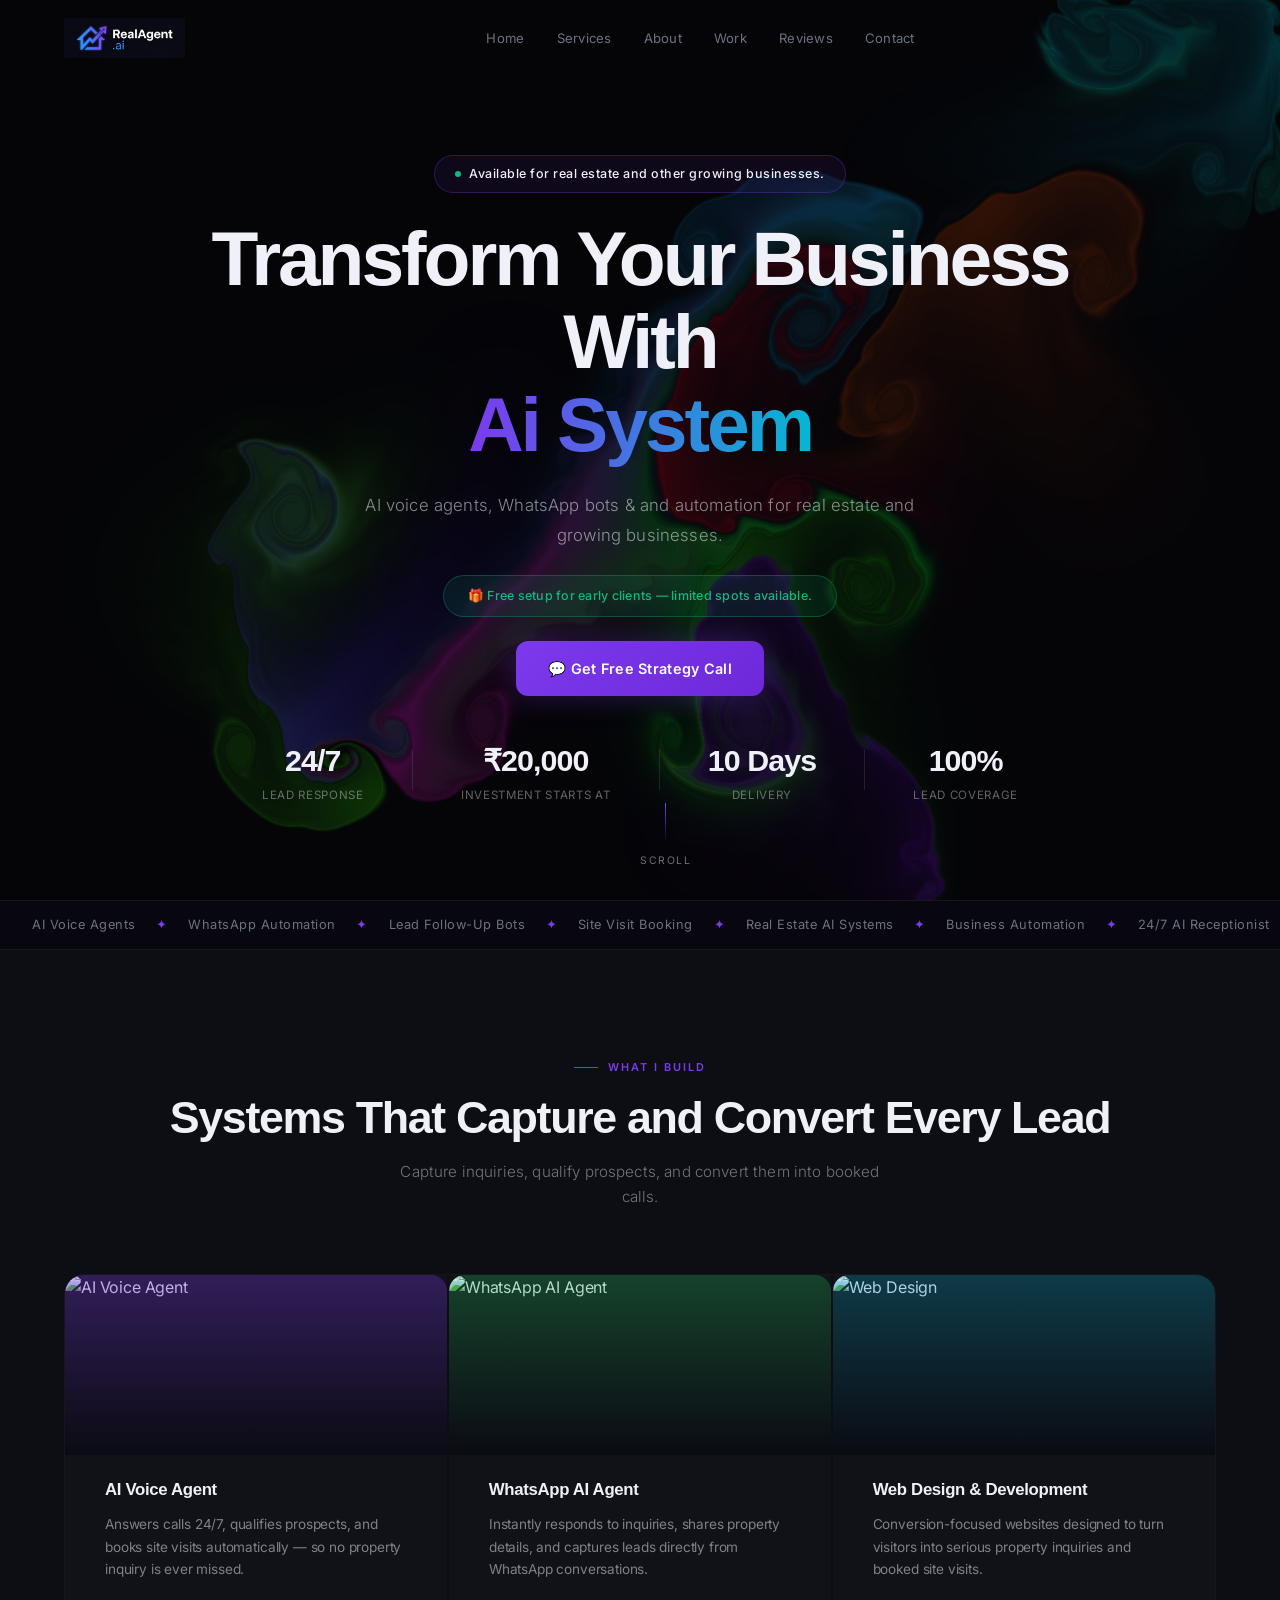
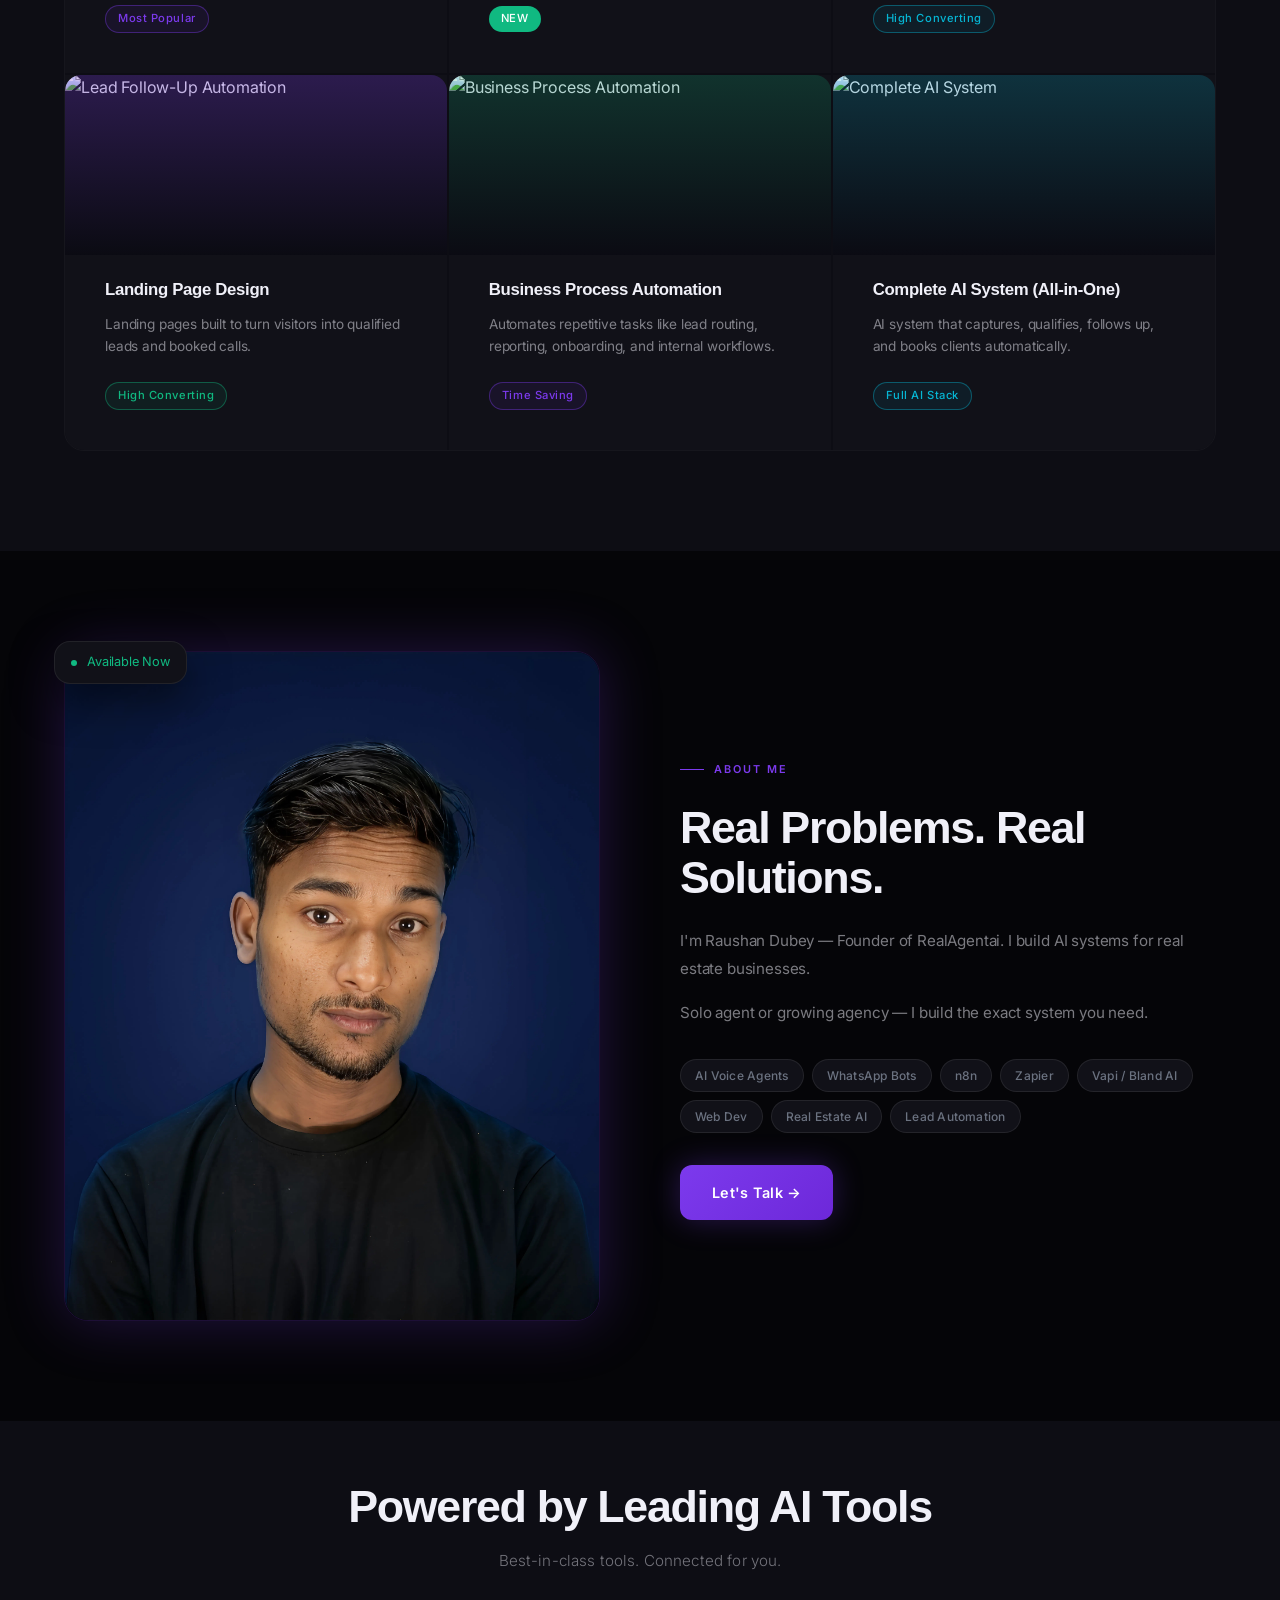
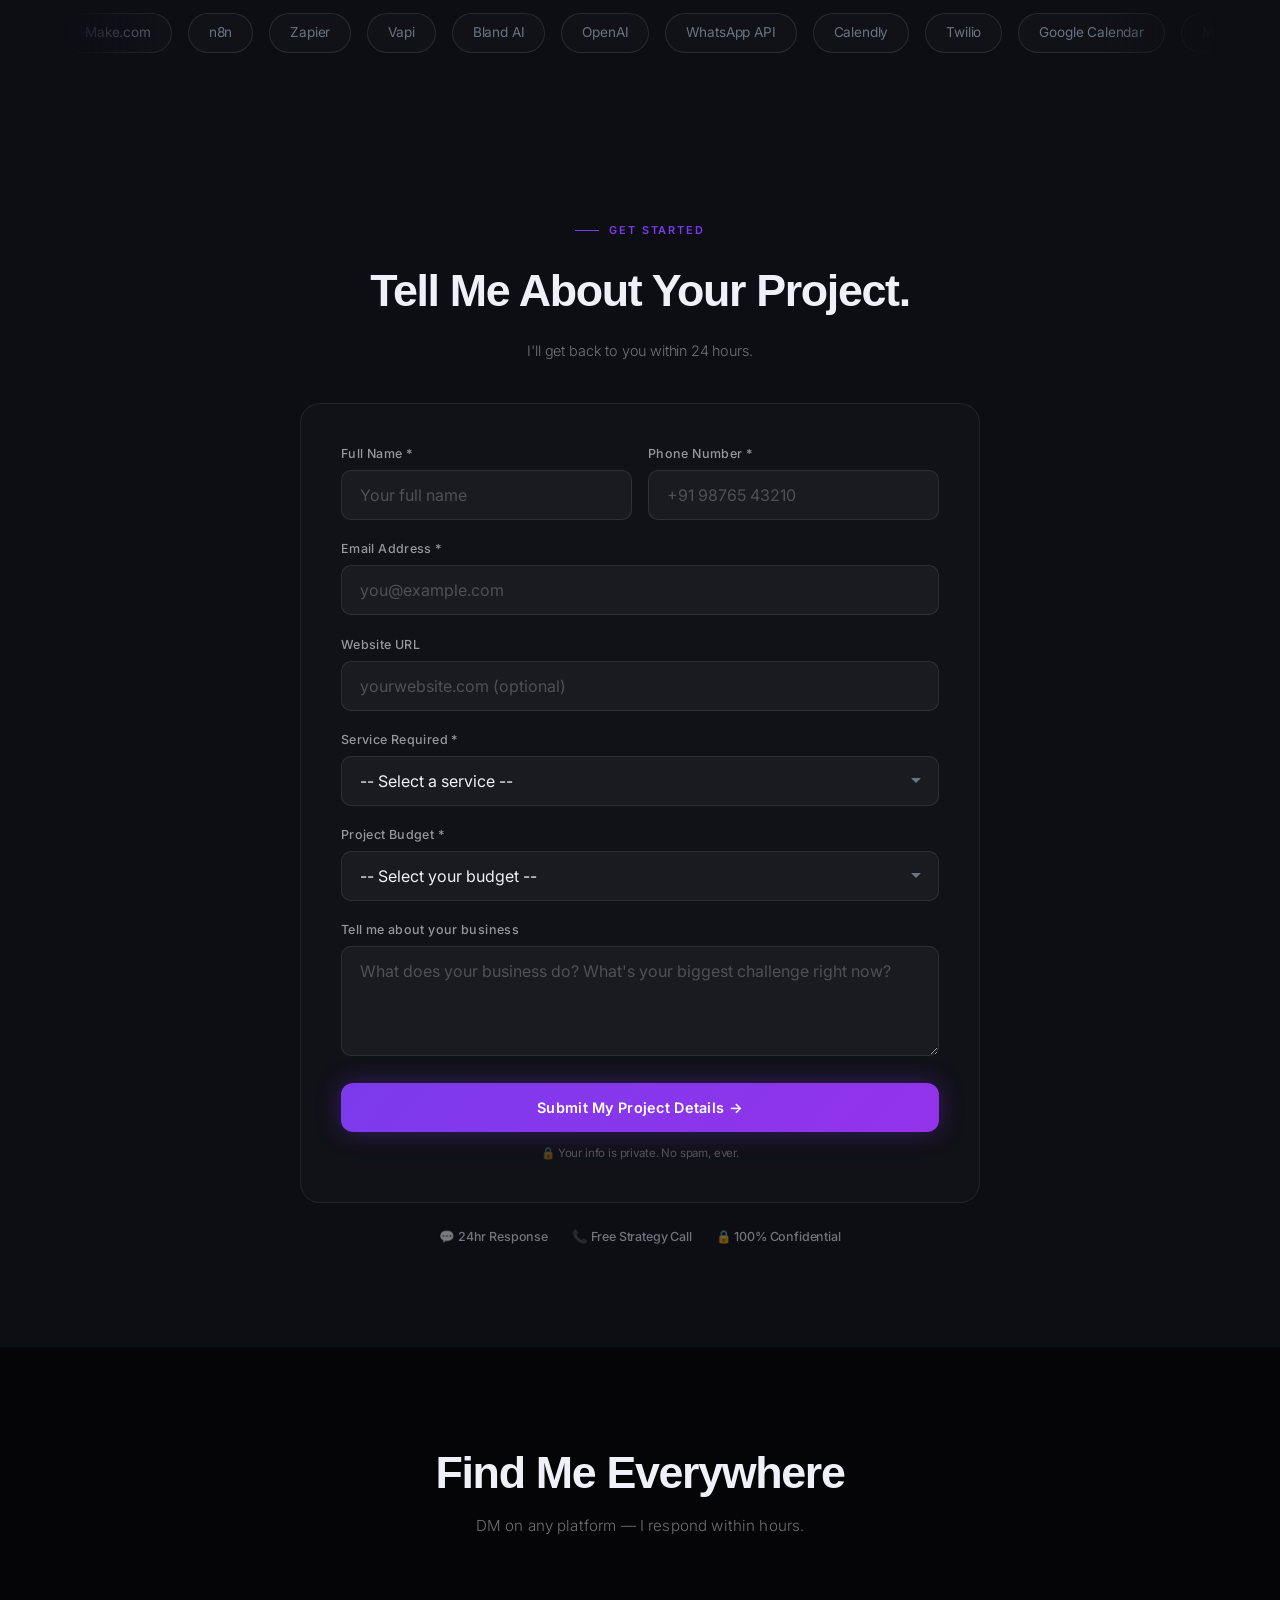
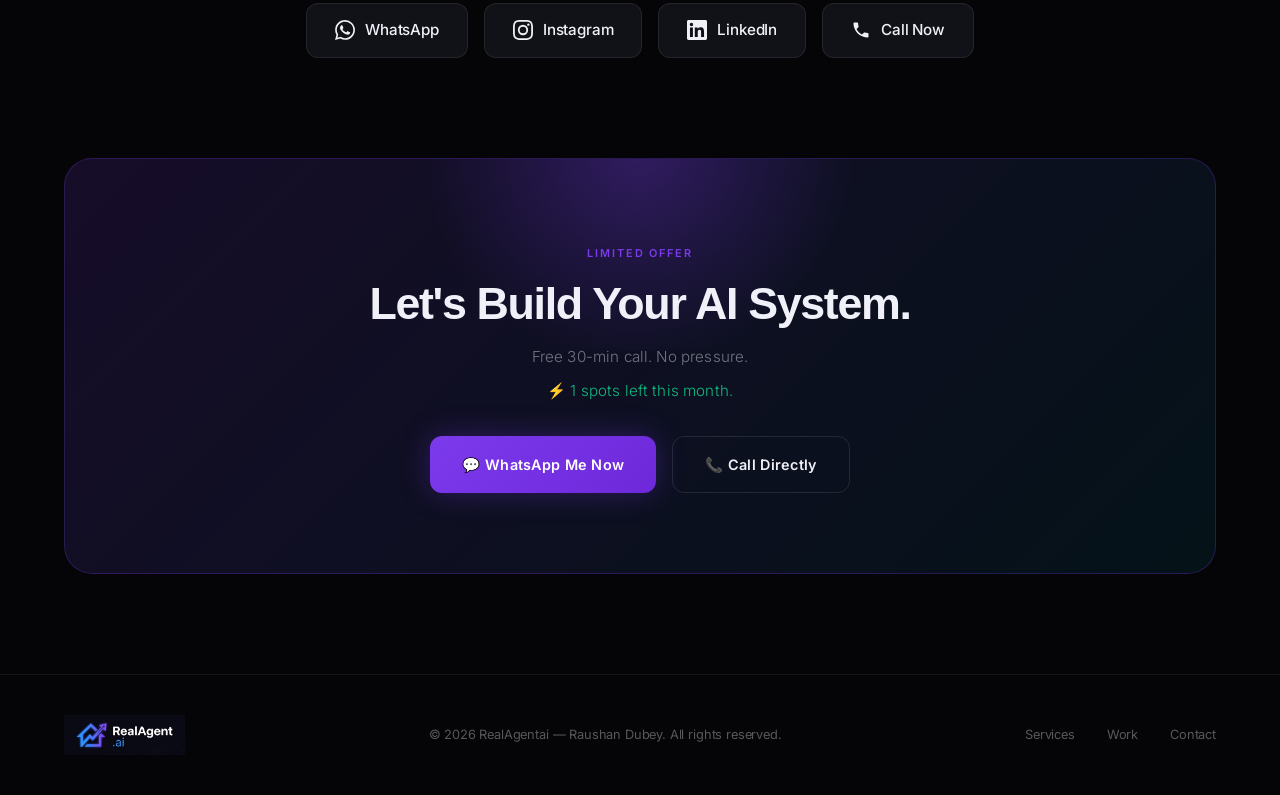
==== commit f07af511: "Add files via upload" ====
--- a/index.html
+++ b/index.html
@@ -618,13 +618,14 @@
             <label for="cf-service">Service Required *</label>
             <select id="cf-service" name="service" required>
               <option value="" disabled selected>-- Select a service --</option>
-              <option value="AI Voice Agent">🤖 AI Voice Agent</option>
+              <option value="UI/UX Design"> 🧑‍💻 UI/UX Design </option>
               <option value="WhatsApp AI Agent">💬 WhatsApp AI Agent</option>
               <option value="Web Design & Development">🌐 Web Design &amp; Development</option>
               <option value="Lead Follow-Up Automation">⚡ Lead Follow-Up Automation</option>
               <option value="Site Visit Booking System">📅 Site Visit Booking System</option>
               <option value="Business Process Automation">🔄 Business Process Automation</option>
-              <option value="Complete AI System (All-in-One)">🎯 Complete AI System (All-in-One)</option>
+              <option value="Custom real estate ai System"> 🏢 Custom real estate ai System</option>
+              <option value="Complete AI System (All-in-One)">🎯 Complete AI System (All-in-One)</option> 
             </select>
           </div>
 
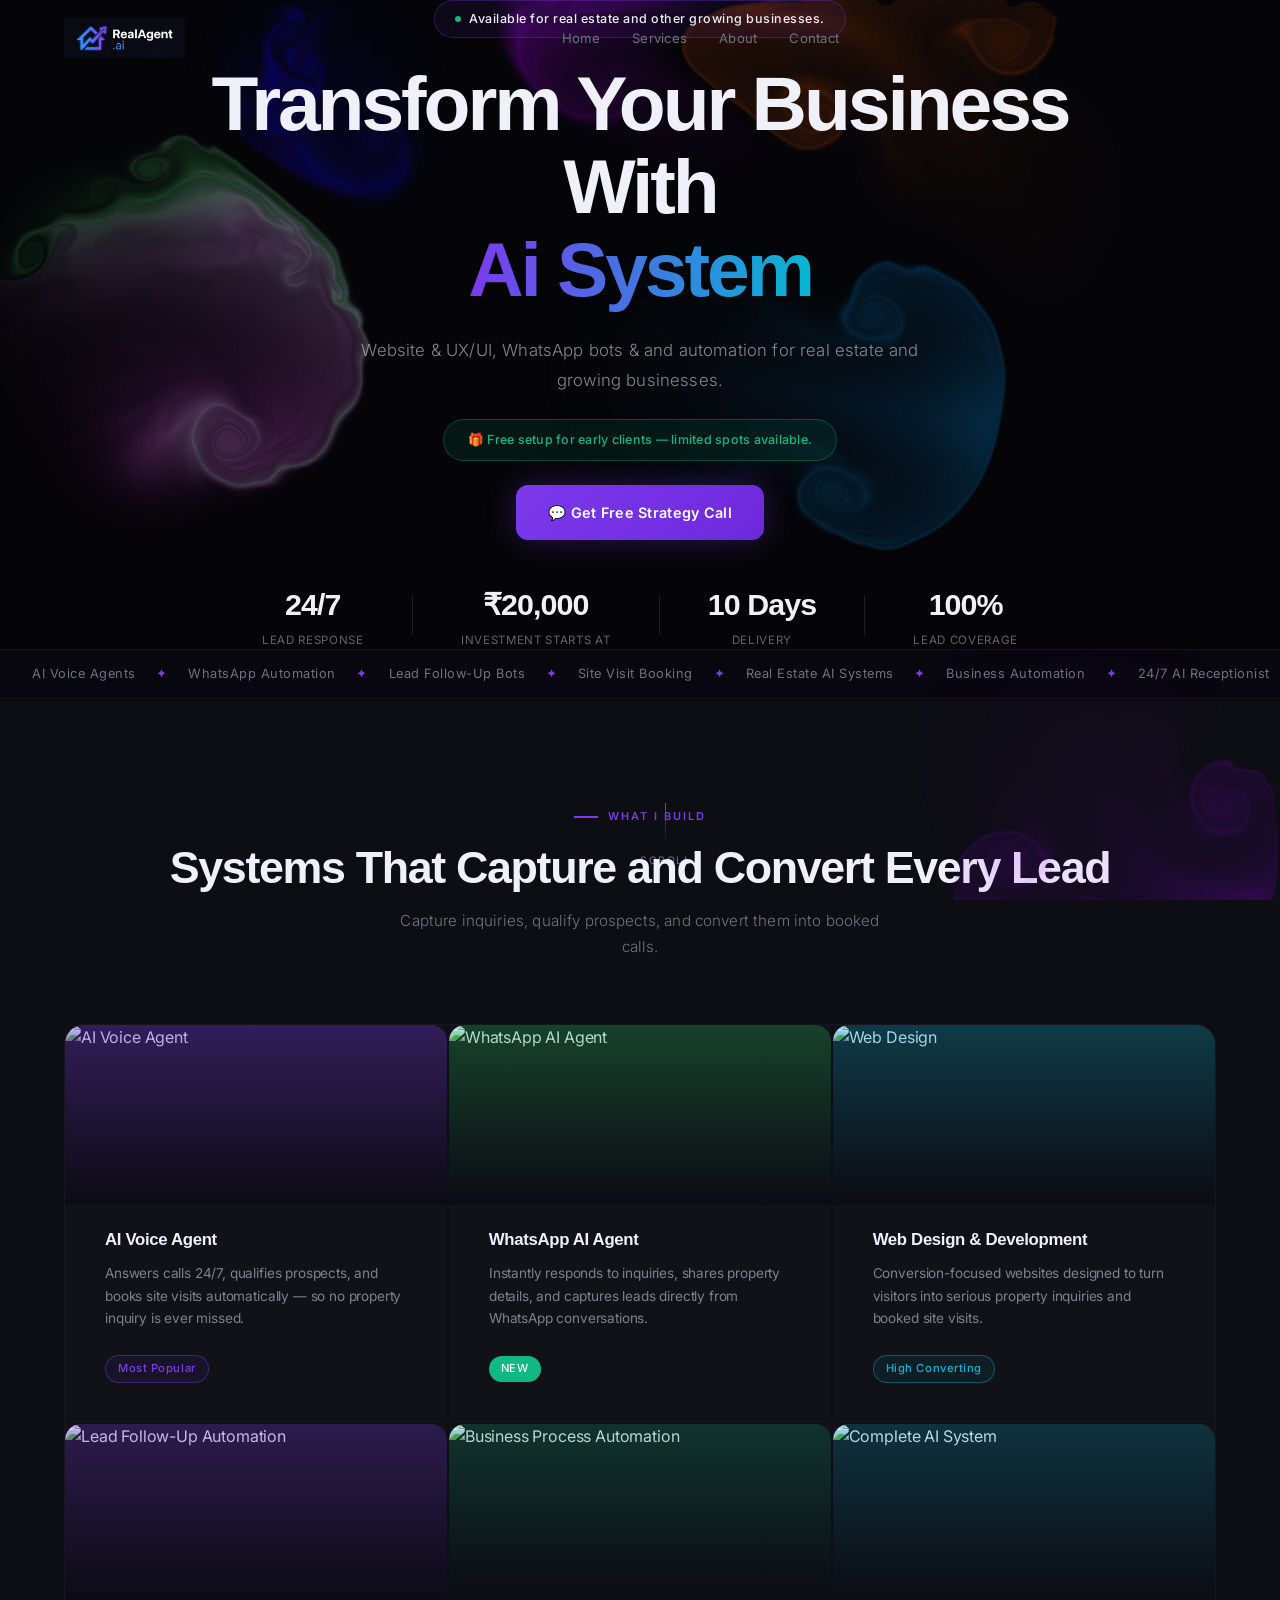
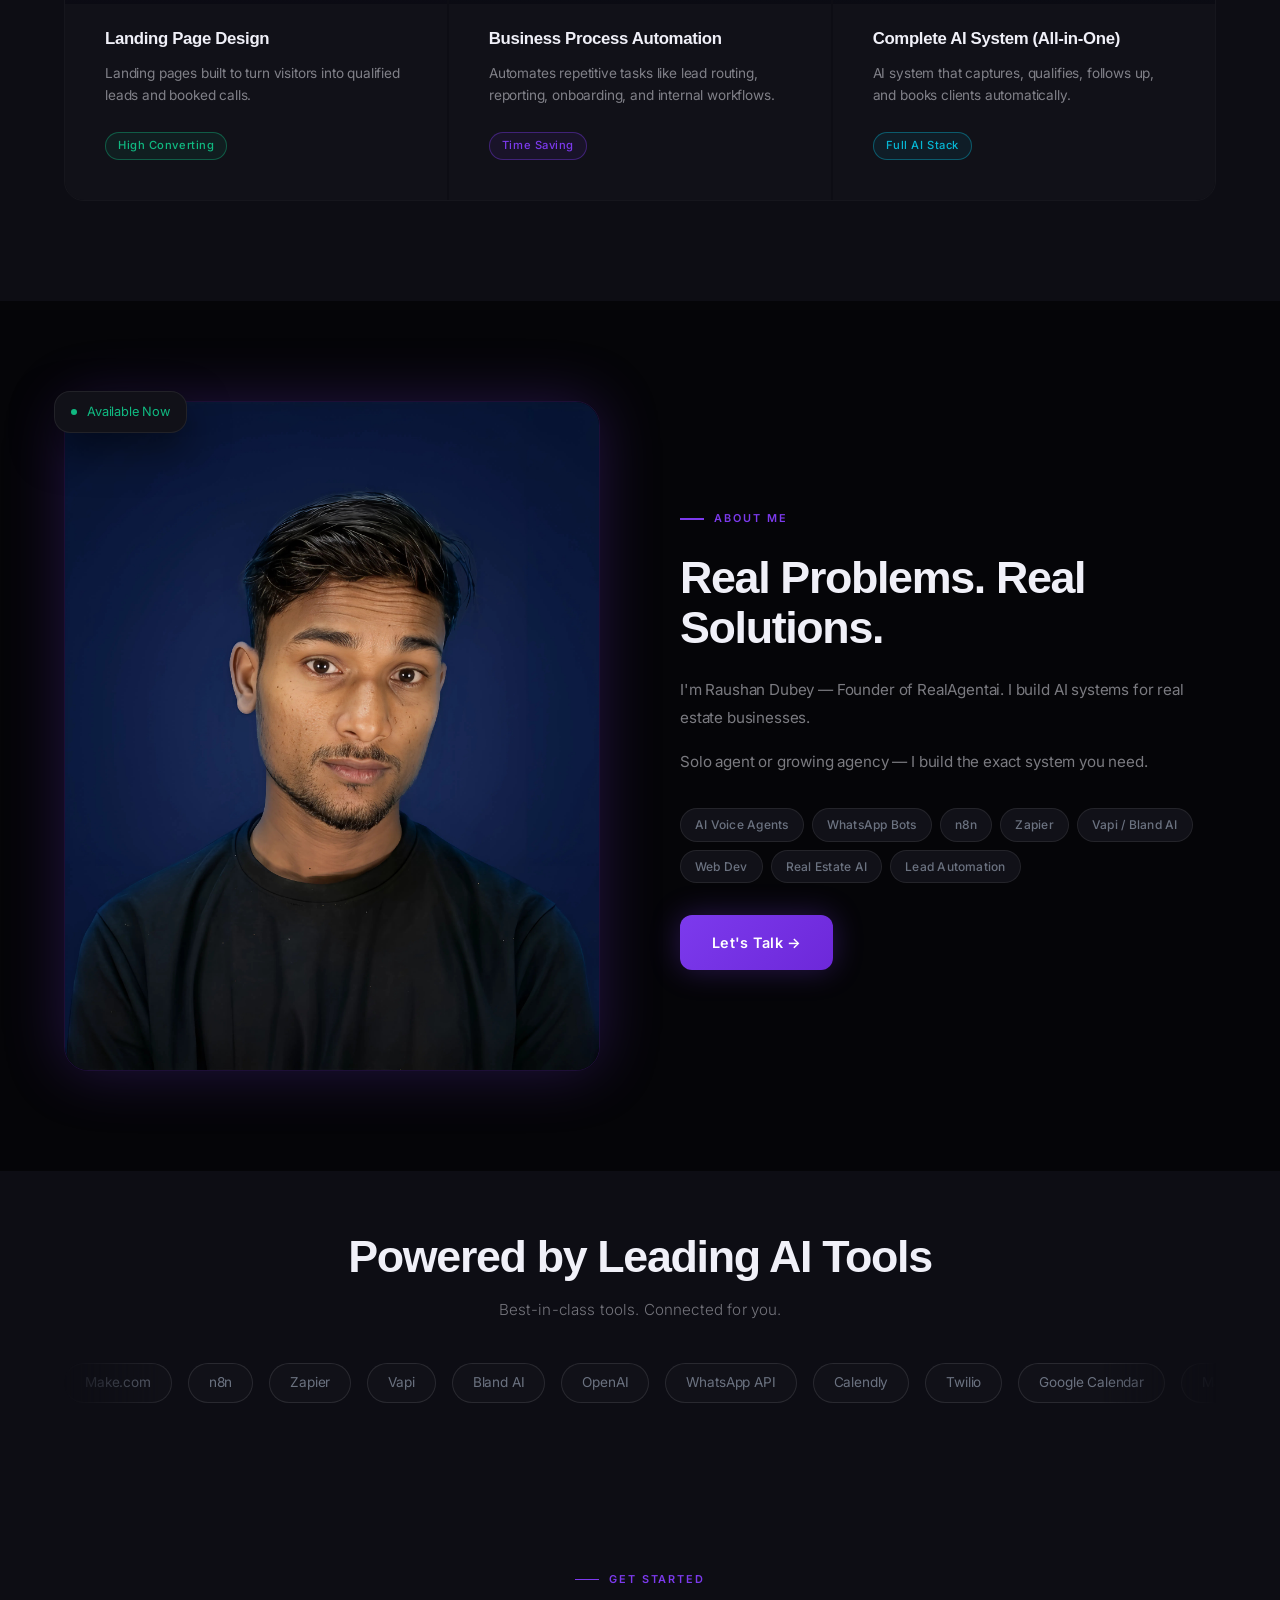
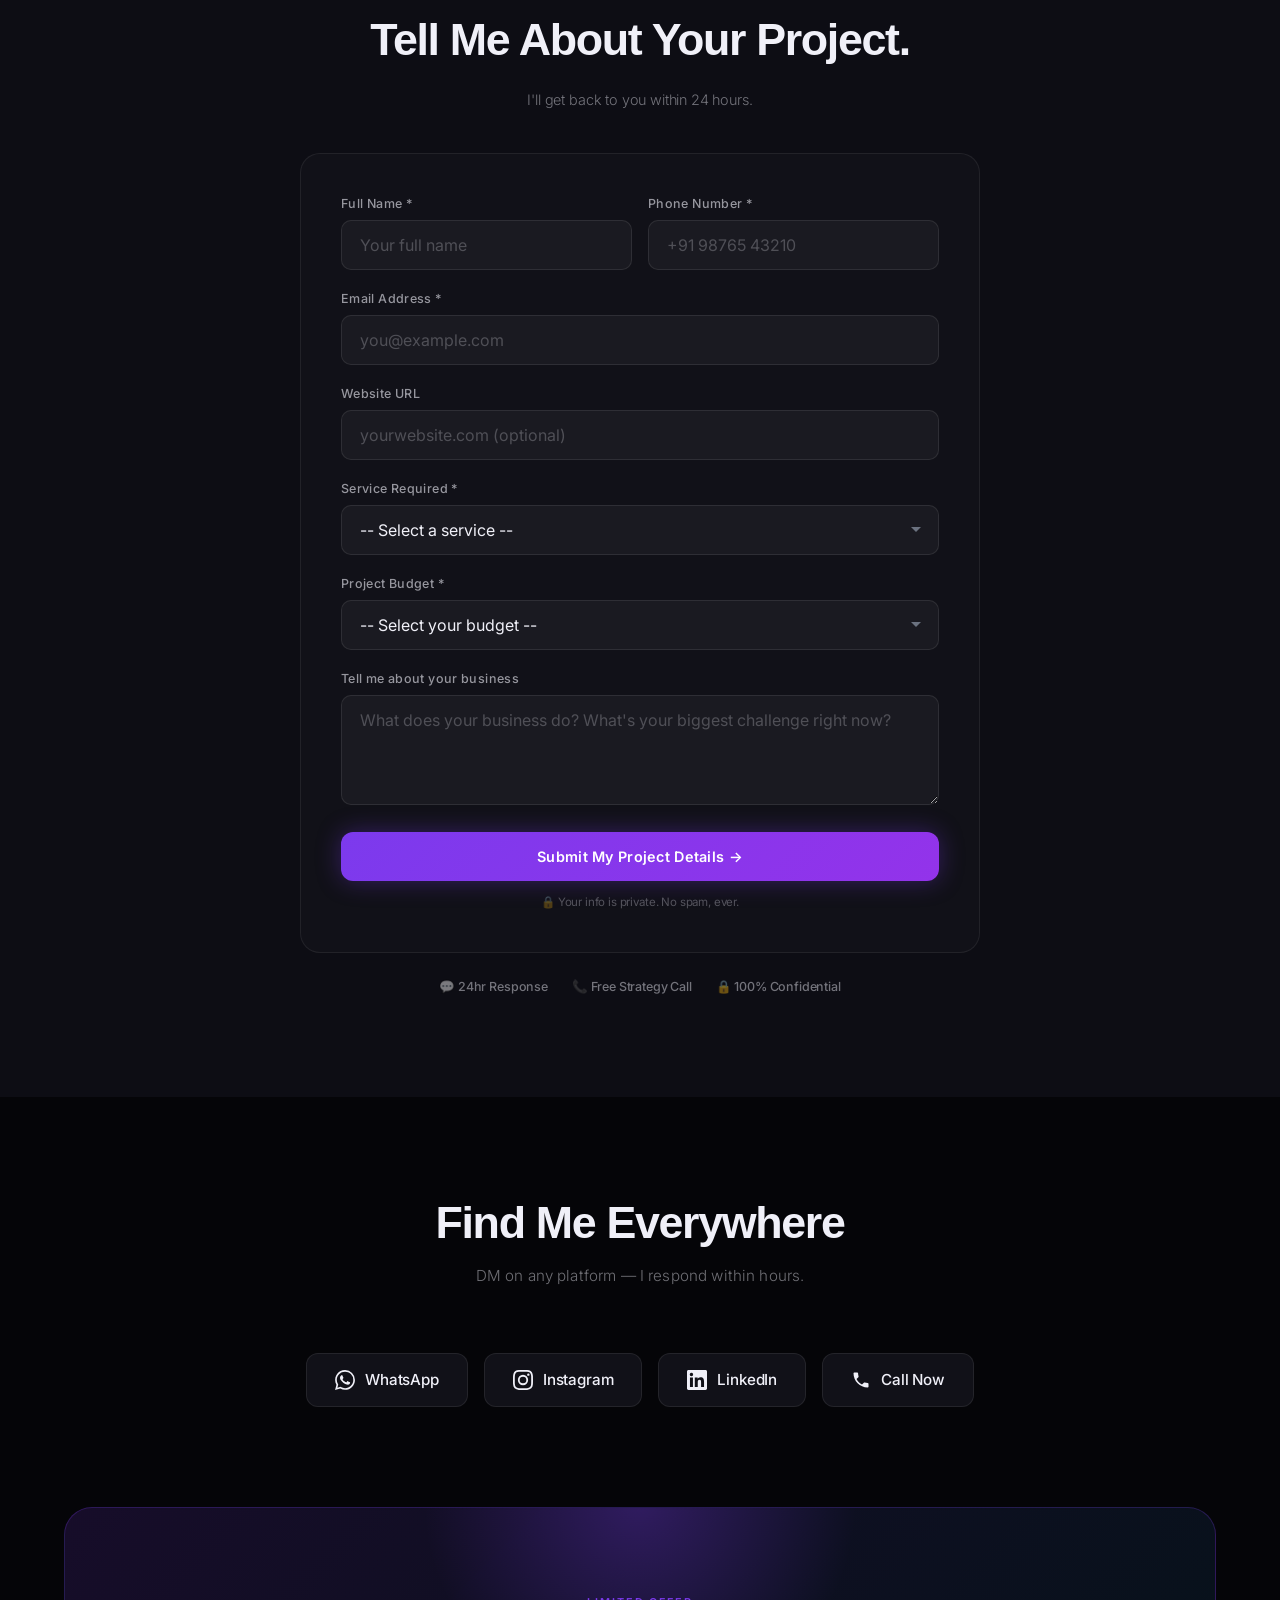
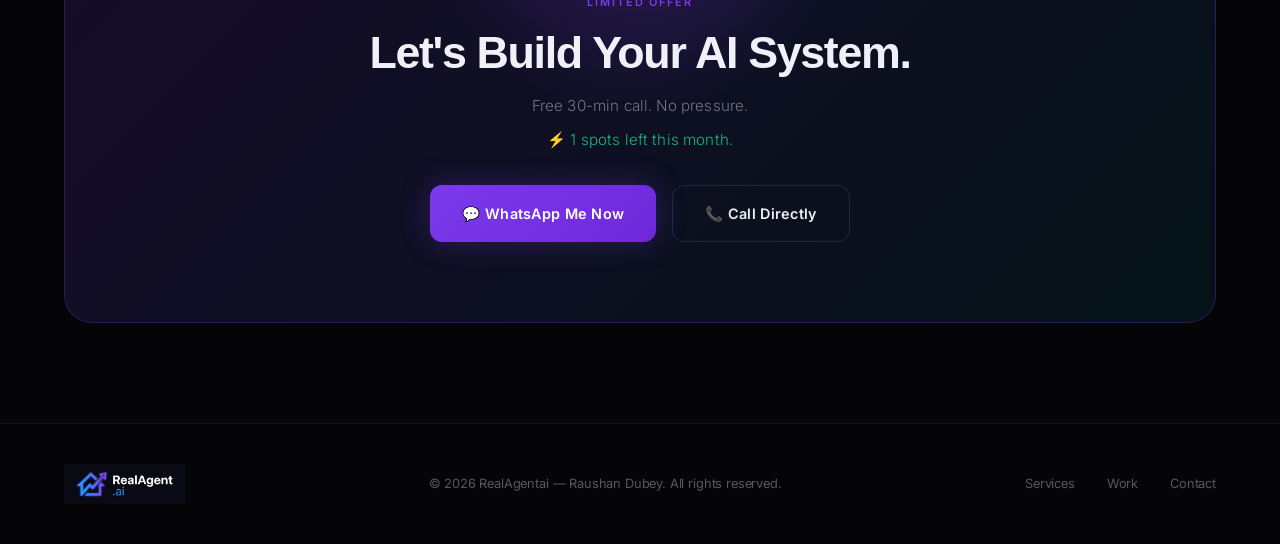
==== commit 66ffdb13: "Add files via upload" ====
--- a/index.html
+++ b/index.html
@@ -24,8 +24,6 @@
       <a href="#hero">Home</a>
       <a href="#services">Services</a>
       <a href="#about">About</a>
-      <a href="#work">Work</a>
-      <a href="#reviews">Reviews</a>
       <a href="#contact-form">Contact</a>
     </div>
     <div class="nav-right">
@@ -35,317 +33,6 @@
     </div>
   </nav>
 
-  <!-- HERO SECTION -->
-  <section class="hero" id="hero">
-
-    <!-- STEP 1: Purana lightning-canvas HATAO aur YE lagao -->
-    <canvas id="hero-tubes-canvas" style="
-  position:absolute;
-  top:0;left:0;
-  width:100%;height:100%;
-  z-index:0;
-  pointer-events:none;
-  display:block;
-"></canvas>
-
-    <script>
-      (function () {
-        'use strict';
-
-        const canvas = document.getElementById('hero-tubes-canvas');
-        const ctx = canvas.getContext('2d');
-
-        /* ── Resize ── */
-        function resize() {
-          const hero = canvas.parentElement;
-          canvas.width = hero.offsetWidth * (window.devicePixelRatio || 1);
-          canvas.height = hero.offsetHeight * (window.devicePixelRatio || 1);
-          canvas.style.width = hero.offsetWidth + 'px';
-          canvas.style.height = hero.offsetHeight + 'px';
-          ctx.scale(window.devicePixelRatio || 1, window.devicePixelRatio || 1);
-        }
-        resize();
-        window.addEventListener('resize', () => { ctx.setTransform(1, 0, 0, 1, 0, 0); resize(); });
-
-        const W = () => canvas.offsetWidth;
-        const H = () => canvas.offsetHeight;
-
-        /* ── Tube definitions — 6 flowing ribbons (NO GREEN) ── */
-        const TUBES = [
-          {
-            /* Deep violet — leftmost */
-            xBase: 0.08,
-            colors: ['#2e1065', '#4c1d95', '#7c3aed', '#a855f7'],
-            width: 44,
-            glowWidth: 130,
-            phase: 0,
-            speed: 0.09,   /* slower = smoother */
-            amp: 0.062,
-            freq: 0.7,     /* lower freq = longer waves = smoother */
-            offset: 0,
-          },
-          {
-            /* Electric blue */
-            xBase: 0.26,
-            colors: ['#0c1a4a', '#1e3a8a', '#2563eb', '#60a5fa'],
-            width: 38,
-            glowWidth: 105,
-            phase: 1.4,
-            speed: 0.11,
-            amp: 0.058,
-            freq: 0.65,
-            offset: 0.5,
-          },
-          {
-            /* Cyan-teal — wide center ribbon */
-            xBase: 0.5,
-            colors: ['#0e4f6e', '#0e7490', '#06b6d4', '#67e8f9'],
-            width: 54,
-            glowWidth: 150,
-            phase: 2.6,
-            speed: 0.08,   /* slowest = most dramatic */
-            amp: 0.082,
-            freq: 0.6,
-            offset: 1.0,
-          },
-          {
-            /* Deep indigo — replaces green */
-            xBase: 0.67,
-            colors: ['#1e1b4b', '#3730a3', '#6366f1', '#a5b4fc'],
-            width: 34,
-            glowWidth: 95,
-            phase: 0.7,
-            speed: 0.10,
-            amp: 0.05,
-            freq: 0.75,
-            offset: 1.5,
-          },
-          {
-            /* Hot pink-magenta */
-            xBase: 0.82,
-            colors: ['#500724', '#9d174d', '#ec4899', '#f9a8d4'],
-            width: 42,
-            glowWidth: 115,
-            phase: 3.8,
-            speed: 0.095,
-            amp: 0.068,
-            freq: 0.72,
-            offset: 2.0,
-          },
-          {
-            /* Violet-rose — far right */
-            xBase: 0.95,
-            colors: ['#3b0764', '#7e22ce', '#c084fc', '#e879f9'],
-            width: 30,
-            glowWidth: 85,
-            phase: 2.0,
-            speed: 0.12,
-            amp: 0.045,
-            freq: 0.8,
-            offset: 2.5,
-          },
-        ];
-
-        /* ── Compute tube spine points — smoother ── */
-        function getSpinePoints(tube, t, numPts) {
-          const pts = [];
-          const w = W();
-          const h = H();
-
-          for (let i = 0; i <= numPts; i++) {
-            const progress = i / numPts;
-            const y = progress * h;
-
-            /* Gentler multi-layer sine — lower multipliers = smoother curves */
-            const wave1 = Math.sin(progress * Math.PI * tube.freq + t * tube.speed + tube.phase) * tube.amp * w;
-            const wave2 = Math.sin(progress * Math.PI * tube.freq * 1.6 + t * tube.speed * 1.1 + tube.phase + 1) * tube.amp * 0.3 * w;
-            const wave3 = Math.cos(progress * Math.PI * tube.freq * 0.5 + t * tube.speed * 0.5 + tube.phase + 2) * tube.amp * 0.15 * w;
-
-            const x = tube.xBase * w + wave1 + wave2 + wave3;
-            pts.push({ x, y });
-          }
-          return pts;
-        }
-
-        /* ── Draw one smooth tube ── */
-        function drawTube(tube, t) {
-          const h = H();
-          const pts = getSpinePoints(tube, t, 90);
-
-          /* Build gradient along the tube */
-          const grad = ctx.createLinearGradient(0, 0, 0, h);
-          const colors = tube.colors;
-          colors.forEach((c, i) => {
-            grad.addColorStop(i / (colors.length - 1), c);
-          });
-
-          /* 5 rendering passes: outermost halo → body → bright core */
-          const passes = [
-            { width: tube.glowWidth * 1.2, alpha: 0.03 },
-            { width: tube.glowWidth * 0.7, alpha: 0.07 },
-            { width: tube.glowWidth * 0.4, alpha: 0.13 },
-            { width: tube.width * 1.6, alpha: 0.22 },
-            { width: tube.width, alpha: 0.70 },
-            { width: tube.width * 0.4, alpha: 0.92 }, /* bright core */
-          ];
-
-          passes.forEach(pass => {
-            ctx.beginPath();
-            ctx.moveTo(pts[0].x, pts[0].y);
-
-            /* Catmull-Rom smooth curve through pts */
-            for (let i = 1; i < pts.length - 2; i++) {
-              const cp1x = pts[i].x + (pts[i + 1].x - pts[i - 1].x) / 6;
-              const cp1y = pts[i].y + (pts[i + 1].y - pts[i - 1].y) / 6;
-              const cp2x = pts[i + 1].x - (pts[i + 2].x - pts[i].x) / 6;
-              const cp2y = pts[i + 1].y - (pts[i + 2].y - pts[i].y) / 6;
-              ctx.bezierCurveTo(cp1x, cp1y, cp2x, cp2y, pts[i + 1].x, pts[i + 1].y);
-            }
-
-            ctx.strokeStyle = grad;
-            ctx.lineWidth = pass.width;
-            ctx.globalAlpha = pass.alpha;
-            ctx.lineCap = 'round';
-            ctx.lineJoin = 'round';
-            ctx.stroke();
-          });
-
-          ctx.globalAlpha = 1;
-        }
-
-        /* ── Background: deep dark with subtle color vignette ── */
-        function drawBackground() {
-          const w = W(), h = H();
-
-          /* Base: near-black deep space */
-          ctx.fillStyle = '#03010d';
-          ctx.fillRect(0, 0, w, h);
-
-          /* Subtle center glow — purple hint */
-          const cg = ctx.createRadialGradient(w * 0.5, h * 0.4, 0, w * 0.5, h * 0.4, w * 0.7);
-          cg.addColorStop(0, 'rgba(124,58,237,0.08)');
-          cg.addColorStop(0.5, 'rgba(6,182,212,0.04)');
-          cg.addColorStop(1, 'rgba(0,0,0,0)');
-          ctx.fillStyle = cg;
-          ctx.fillRect(0, 0, w, h);
-        }
-
-        /* ── Particle sparkles along tubes ── */
-        const sparks = [];
-        function spawnSparks(tubes, t) {
-          if (sparks.length < 80) {
-            const tube = TUBES[Math.floor(Math.random() * TUBES.length)];
-            const progress = Math.random();
-            const w = W(), h = H();
-            const wave = Math.sin(progress * Math.PI * tube.freq + t * tube.speed + tube.phase) * tube.amp * w;
-            sparks.push({
-              x: tube.xBase * w + wave + (Math.random() - 0.5) * tube.width,
-              y: progress * h,
-              vx: (Math.random() - 0.5) * 0.6,
-              vy: (Math.random() - 0.3) * -0.8,
-              r: Math.random() * 2.5 + 0.5,
-              life: 1,
-              decay: Math.random() * 0.015 + 0.008,
-              color: tube.colors[Math.floor(Math.random() * tube.colors.length)],
-            });
-          }
-        }
-
-        function drawSparks() {
-          for (let i = sparks.length - 1; i >= 0; i--) {
-            const s = sparks[i];
-            ctx.beginPath();
-            ctx.arc(s.x, s.y, s.r * s.life, 0, Math.PI * 2);
-            ctx.fillStyle = s.color;
-            ctx.globalAlpha = s.life * 0.85;
-            ctx.fill();
-
-            /* Glow around spark */
-            const sg = ctx.createRadialGradient(s.x, s.y, 0, s.x, s.y, s.r * 4 * s.life);
-            sg.addColorStop(0, s.color.replace(')', ',0.4)').replace('rgb', 'rgba').replace('#', 'rgba(').split('rgba(').pop());
-            ctx.beginPath();
-            ctx.arc(s.x, s.y, s.r * 4 * s.life, 0, Math.PI * 2);
-            ctx.fillStyle = s.color;
-            ctx.globalAlpha = s.life * 0.15;
-            ctx.fill();
-
-            s.x += s.vx; s.y += s.vy; s.life -= s.decay;
-            if (s.life <= 0) sparks.splice(i, 1);
-          }
-          ctx.globalAlpha = 1;
-        }
-
-        /* ── Scanline overlay — subtle futuristic feel ── */
-        function drawScanlines() {
-          const w = W(), h = H();
-          ctx.globalAlpha = 0.025;
-          ctx.fillStyle = 'rgba(0,0,0,1)';
-          for (let y = 0; y < h; y += 3) {
-            ctx.fillRect(0, y, w, 1);
-          }
-          ctx.globalAlpha = 1;
-        }
-
-        /* ── Top & bottom vignette so text is readable ── */
-        function drawVignette() {
-          const w = W(), h = H();
-
-          /* Top gradient — darkens from top */
-          const topG = ctx.createLinearGradient(0, 0, 0, h * 0.35);
-          topG.addColorStop(0, 'rgba(3,1,13,0.7)');
-          topG.addColorStop(1, 'rgba(3,1,13,0)');
-          ctx.fillStyle = topG;
-          ctx.fillRect(0, 0, w, h * 0.35);
-
-          /* Bottom gradient */
-          const botG = ctx.createLinearGradient(0, h * 0.65, 0, h);
-          botG.addColorStop(0, 'rgba(3,1,13,0)');
-          botG.addColorStop(1, 'rgba(3,1,13,0.8)');
-          ctx.fillStyle = botG;
-          ctx.fillRect(0, h * 0.65, w, h * 0.35);
-
-          /* Center readable zone — very subtle darkening behind text */
-          const centG = ctx.createRadialGradient(w / 2, h / 2, w * 0.05, w / 2, h / 2, w * 0.45);
-          centG.addColorStop(0, 'rgba(3,1,13,0.3)');
-          centG.addColorStop(1, 'rgba(3,1,13,0)');
-          ctx.fillStyle = centG;
-          ctx.fillRect(0, 0, w, h);
-        }
-
-        /* ── Main loop — frame-rate independent smooth ── */
-        let t = 0;
-        let lastRaf = null;
-
-        function animate(ts) {
-          if (lastRaf === null) lastRaf = ts;
-          const dt = Math.min((ts - lastRaf) / 1000, 0.033); /* cap at 30fps equiv */
-          lastRaf = ts;
-          t += dt;
-
-          const w = W(), h = H();
-          ctx.clearRect(0, 0, w, h);
-
-          drawBackground();
-
-          /* Draw tubes back → front (larger glows first) */
-          ctx.save();
-          TUBES.slice().reverse().forEach(tube => drawTube(tube, t));
-          ctx.restore();
-
-          /* Sparks */
-          spawnSparks(TUBES, t);
-          drawSparks();
-
-          drawScanlines();
-          drawVignette();
-
-          requestAnimationFrame(animate);
-        }
-
-        requestAnimationFrame(animate);
-
-        console.log('✅ Hero Flowing Tubes — RealAgent.ai');
-      })();
     </script>
 
     <div class="hero-content">
@@ -357,11 +44,11 @@
       <h1 class="hero-headline reveal-item">
         Transform Your Business<br>
         With<br>
-        <span class="gradient-text">Ai System </span>
+        <span class="gradient-text">Ai  System </span>
       </h1>
 
       <p class="hero-sub reveal-item">
-        AI voice agents, WhatsApp bots &amp; and automation for real estate and growing businesses.
+        Website & UX/UI, WhatsApp bots &amp; and automation for real estate and growing businesses.
       </p>
 
       <div class="hero-offer reveal-item">
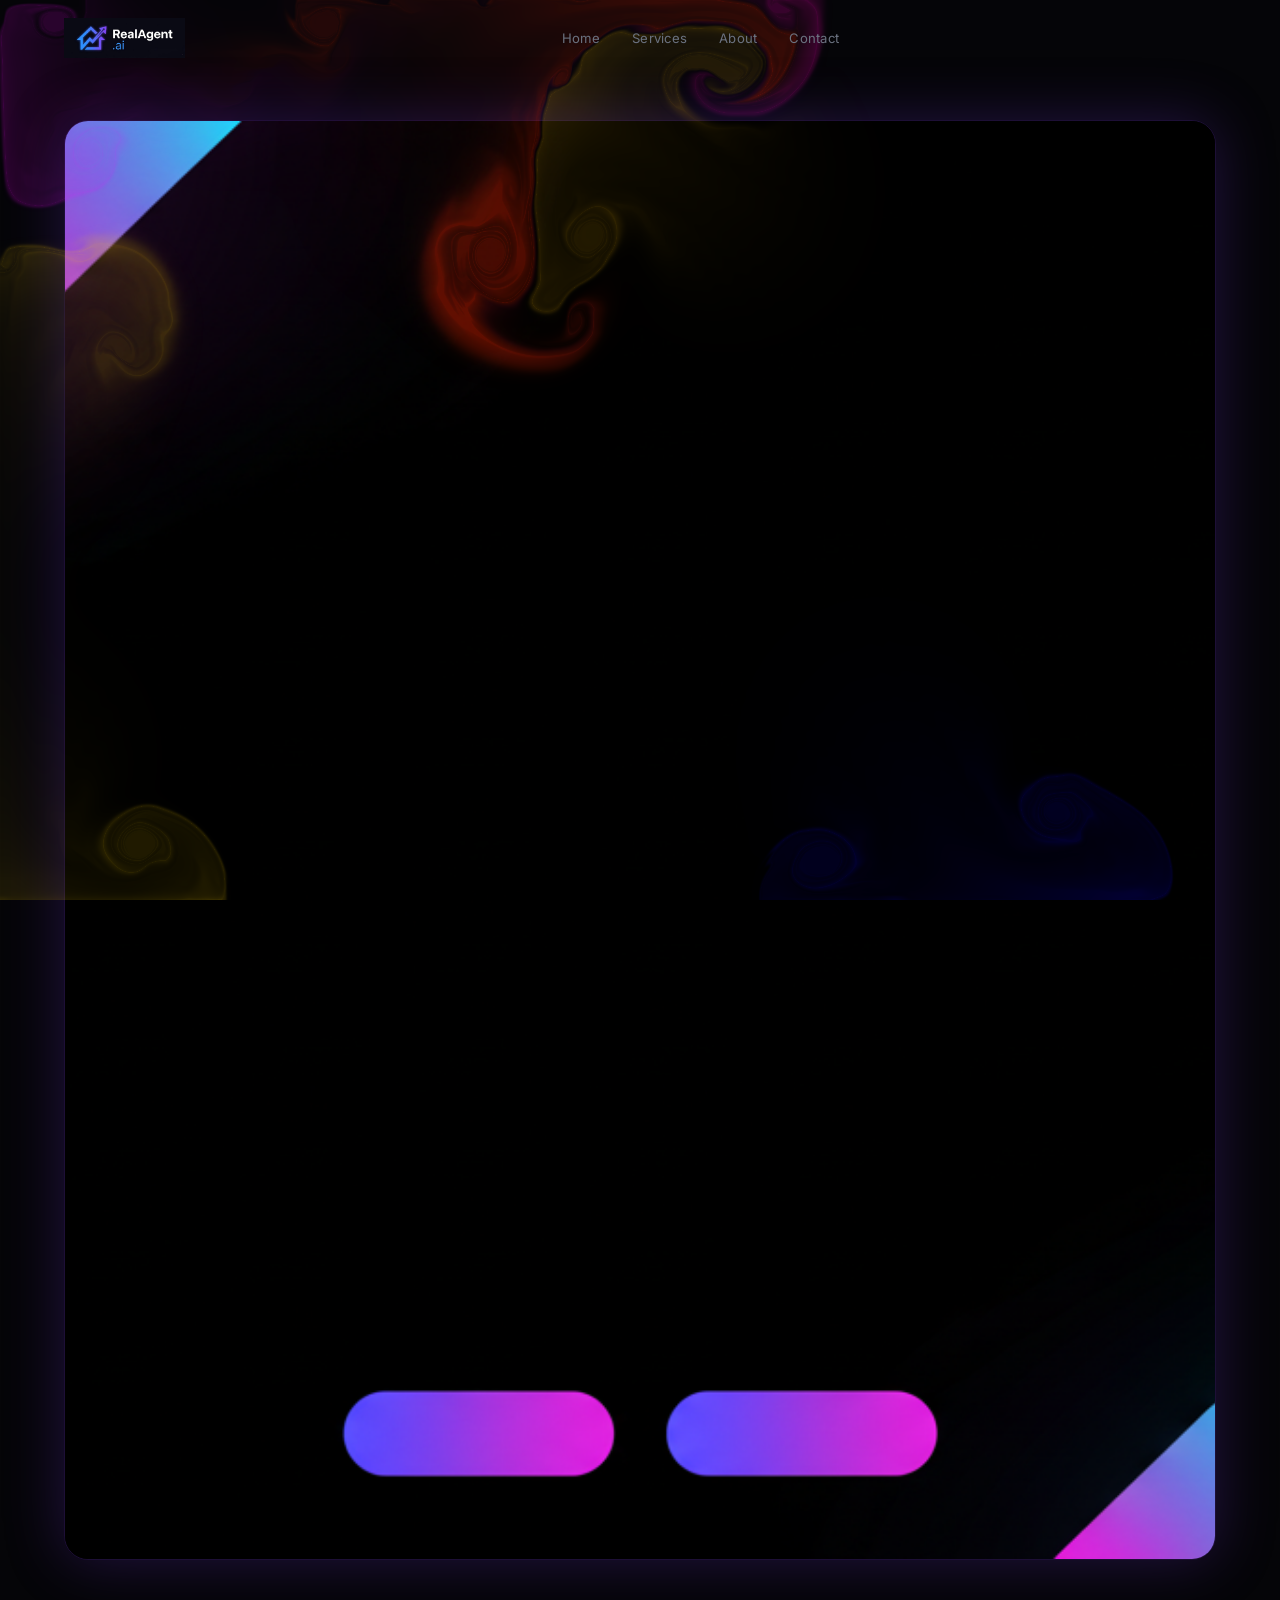
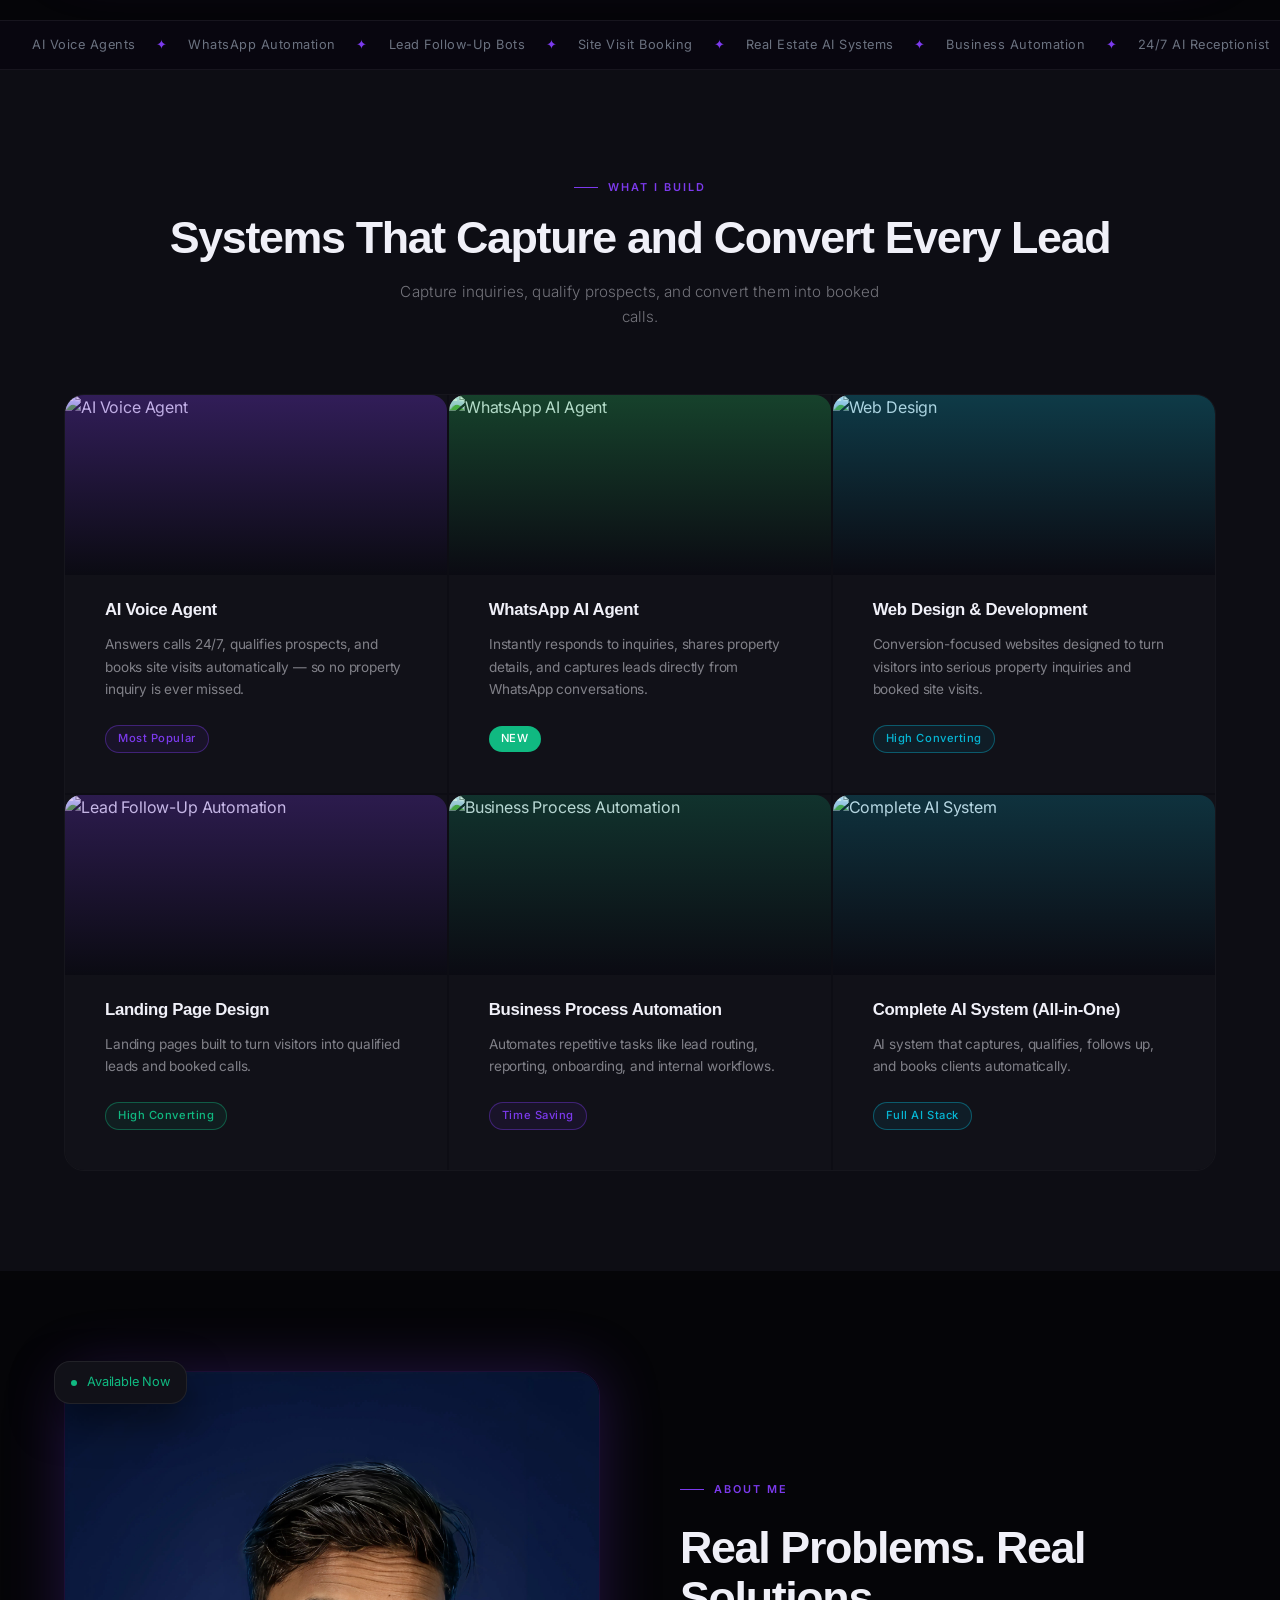
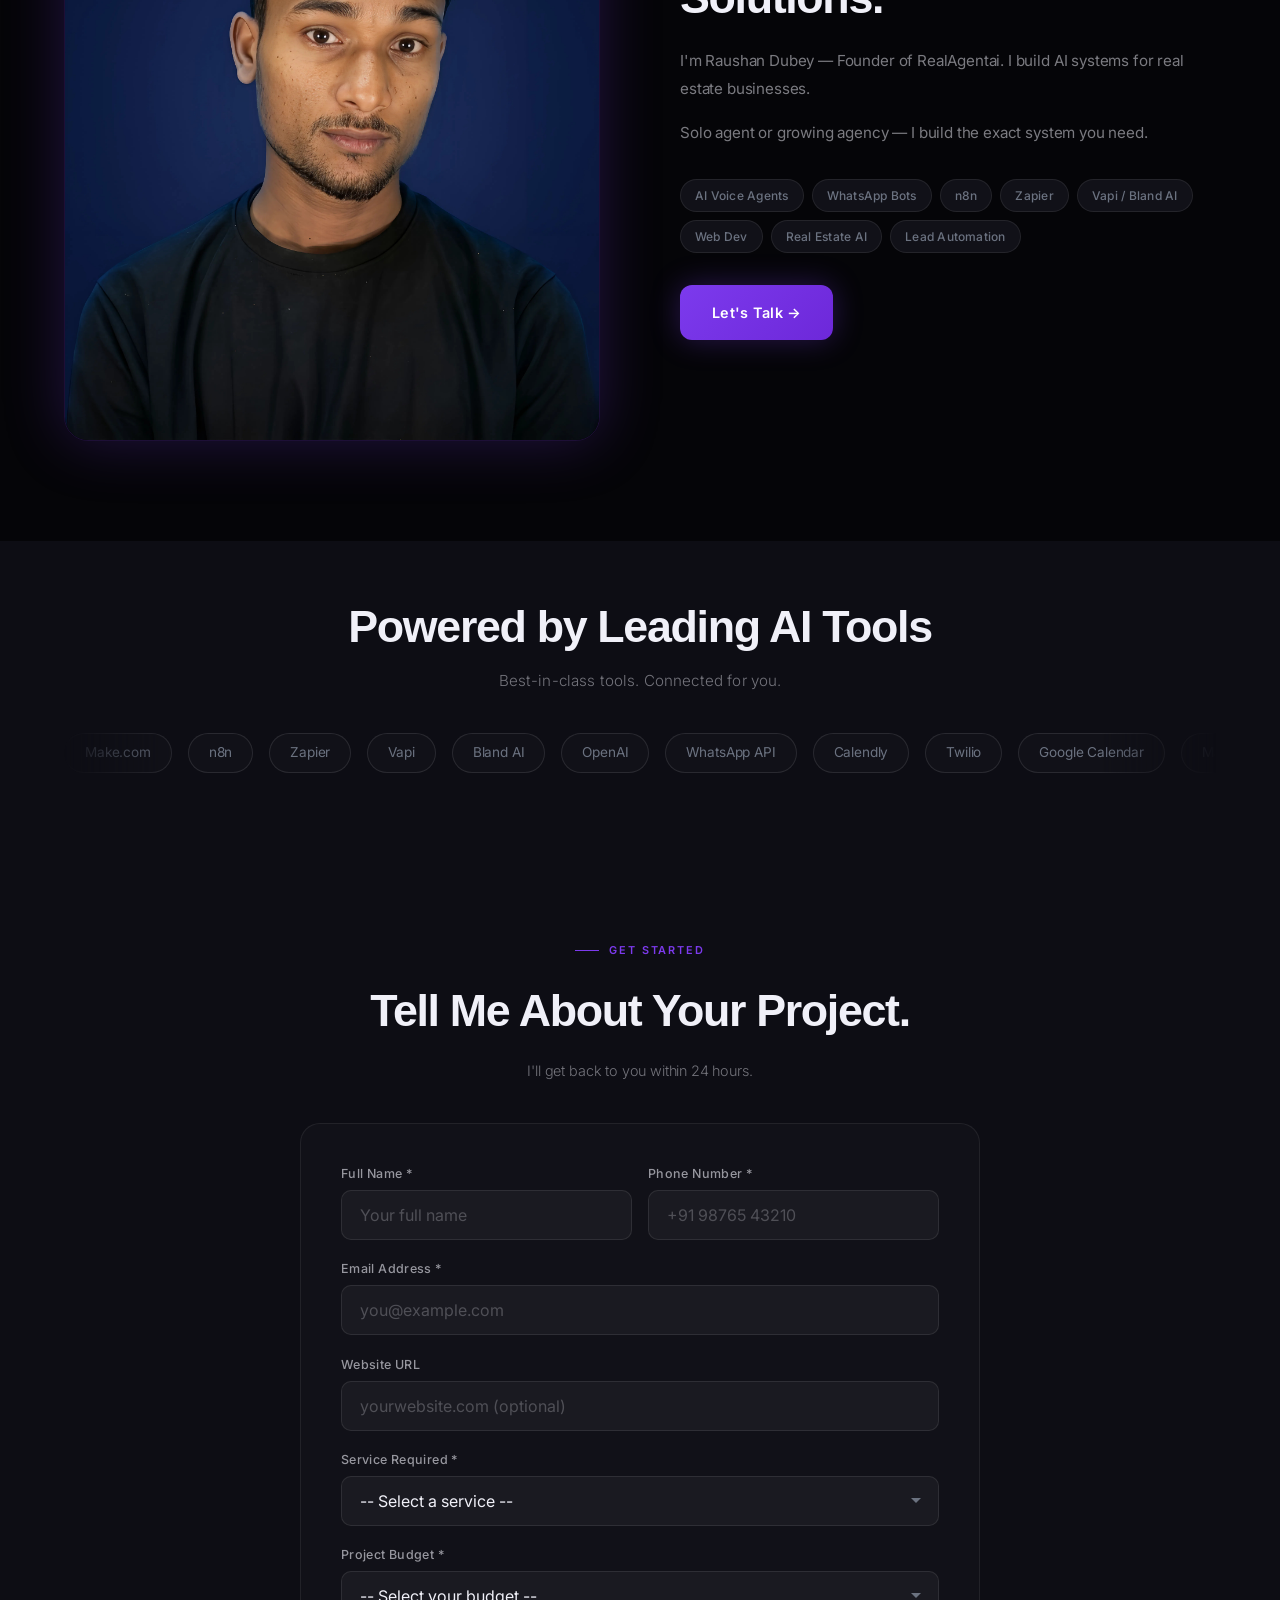
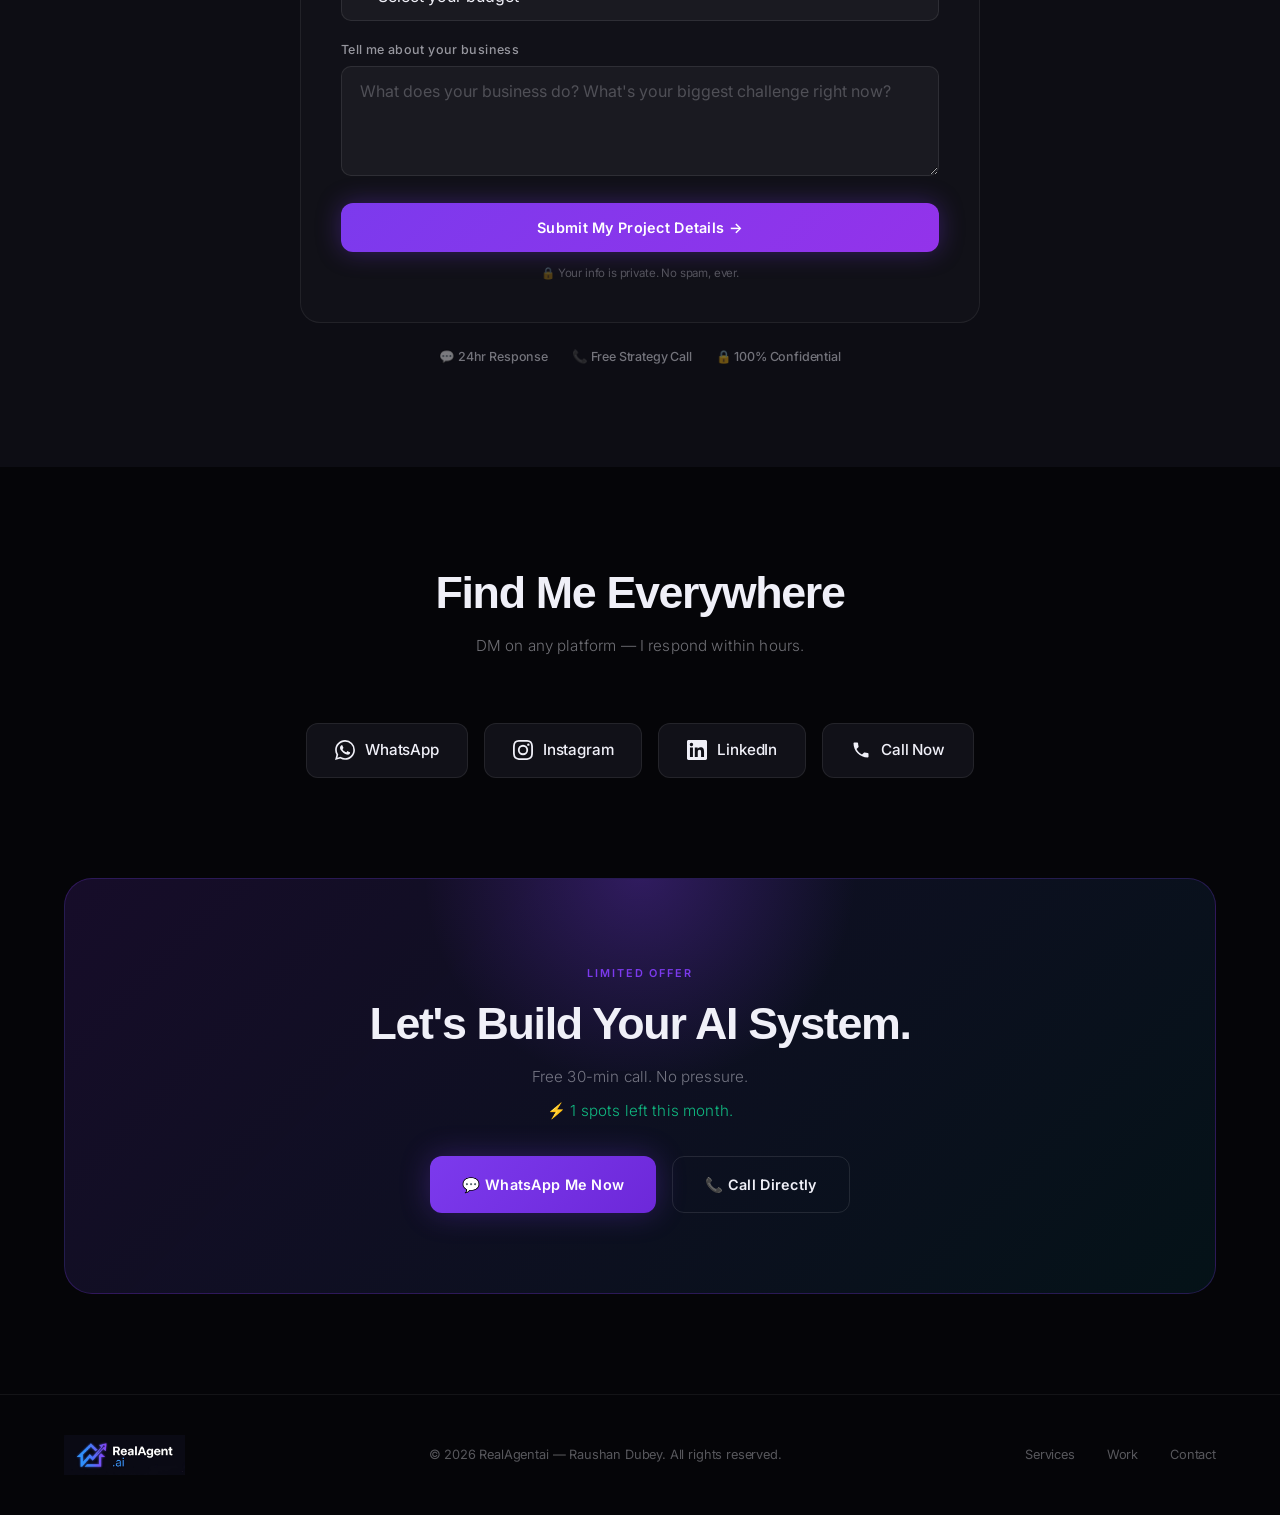
==== commit cbe09a17: "Add files via upload" ====
--- a/index.html
+++ b/index.html
@@ -33,7 +33,13 @@
     </div>
   </nav>
 
-    </script>
+  <!-- HERO SECTION -->
+  <section class="hero" id="hero">
+    <div class="container">
+      <div class="hero-grid">
+        <div class="hero-photo reveal-item">
+          <div class="photo-wrapper">
+            <img src="herosection.png"
 
     <div class="hero-content">
       <div class="hero-badge reveal-item">
@@ -44,11 +50,11 @@
       <h1 class="hero-headline reveal-item">
         Transform Your Business<br>
         With<br>
-        <span class="gradient-text">Ai  System </span>
+        <span class="gradient-text">Ai System </span>
       </h1>
 
       <p class="hero-sub reveal-item">
-        Website & UX/UI, WhatsApp bots &amp; and automation for real estate and growing businesses.
+        AI voice agents, WhatsApp bots &amp; and automation for real estate and growing businesses.
       </p>
 
       <div class="hero-offer reveal-item">
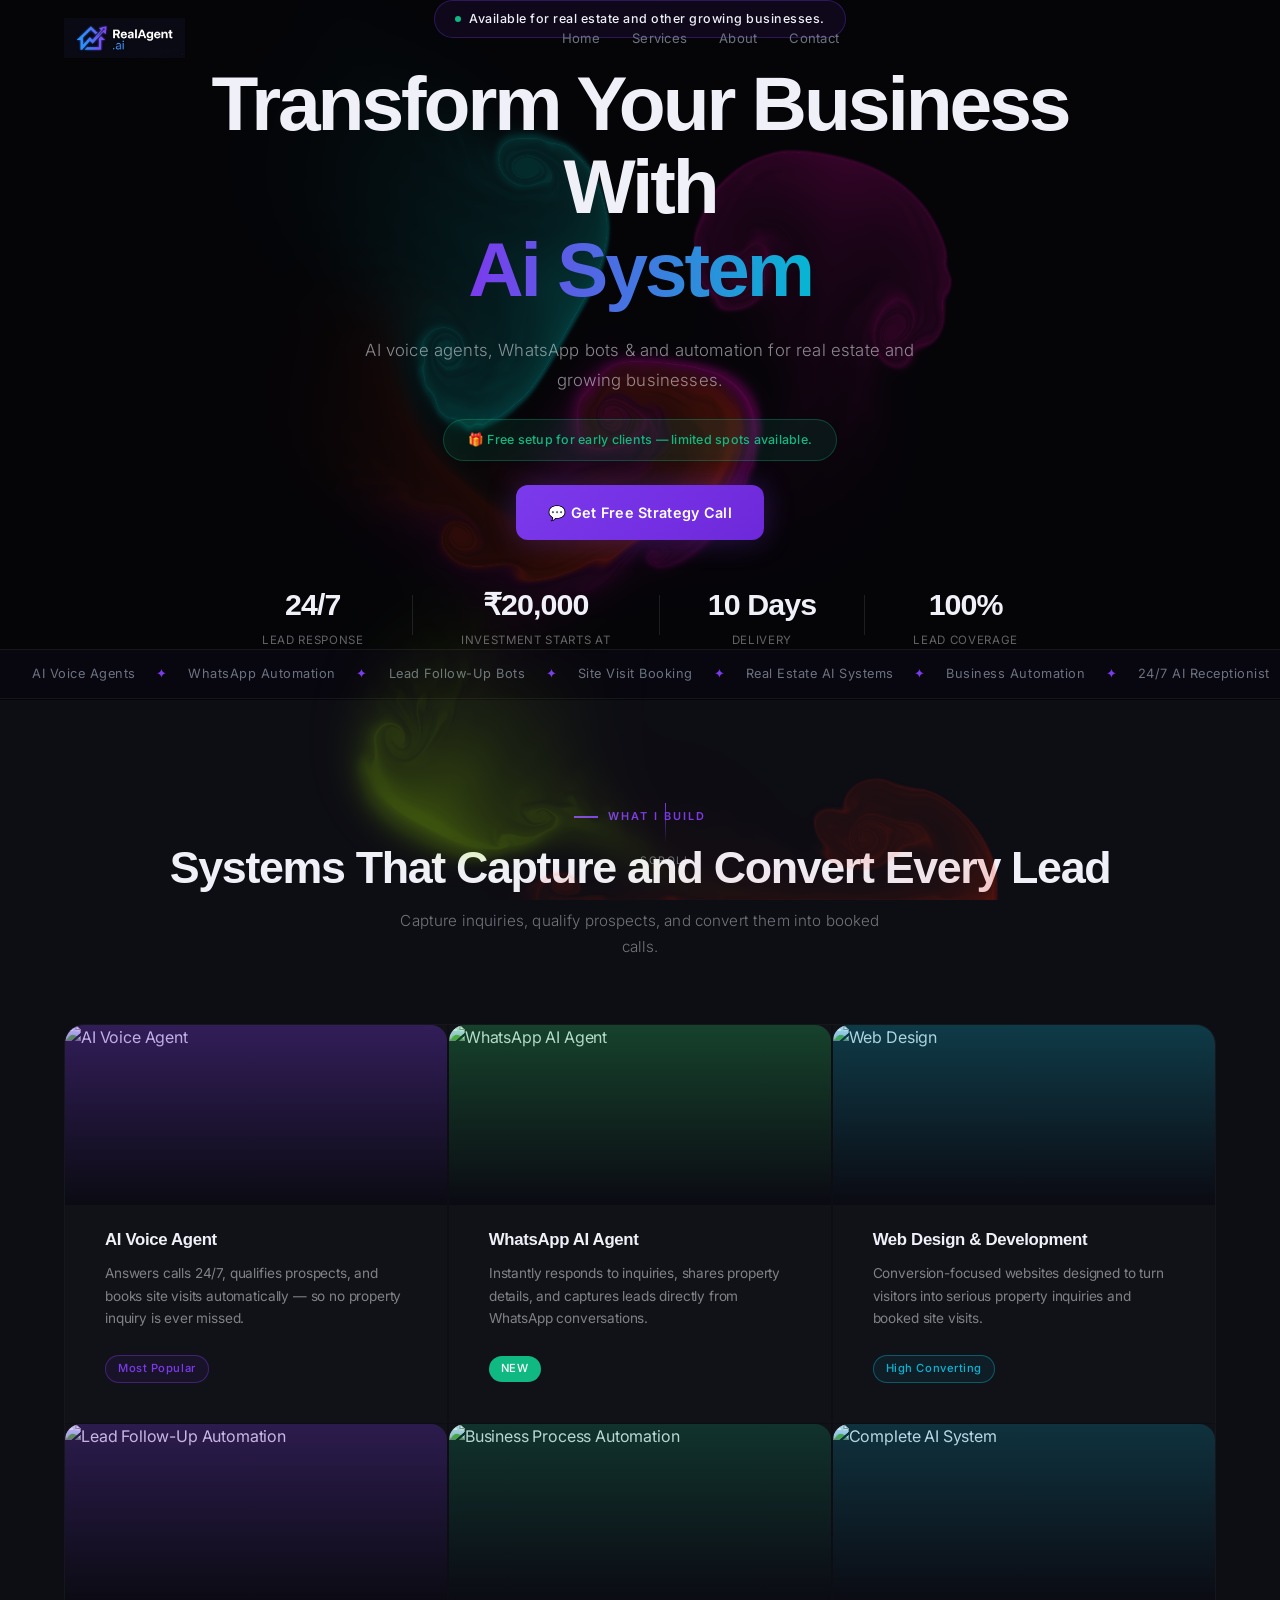
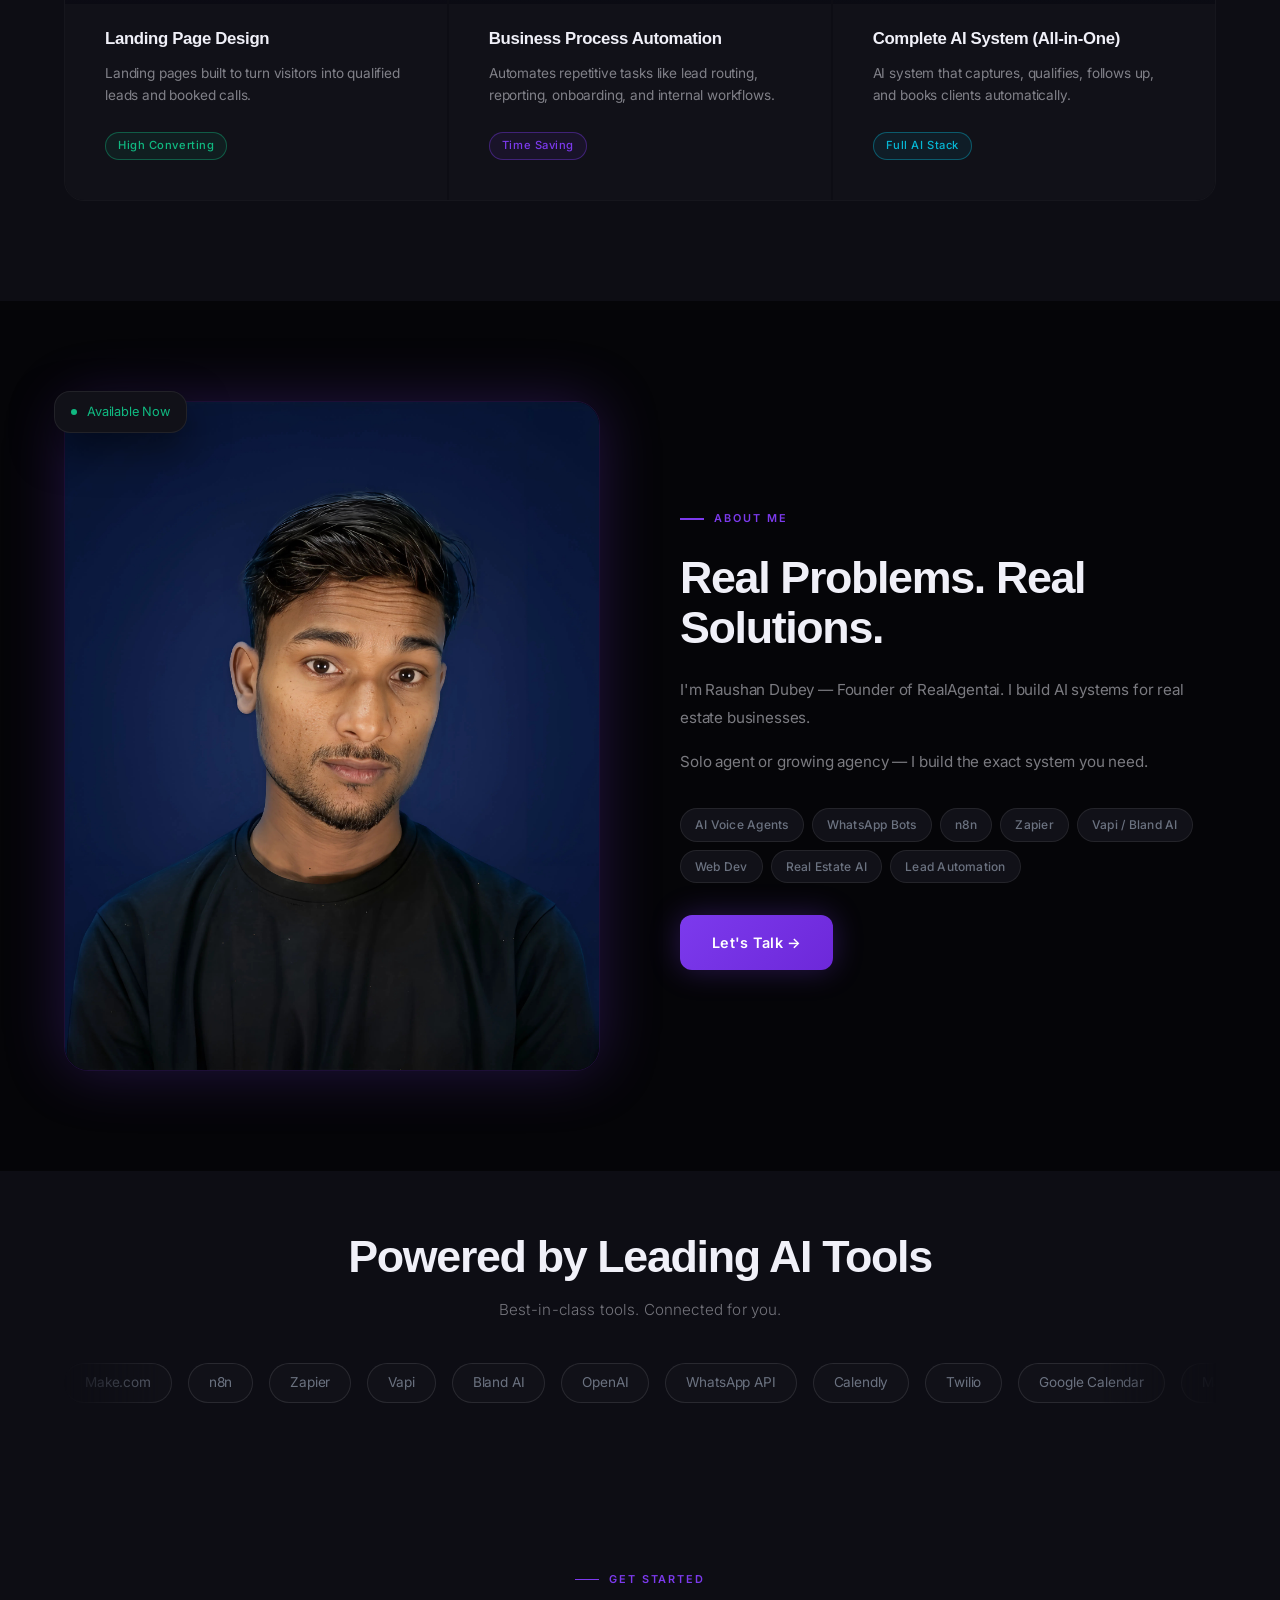
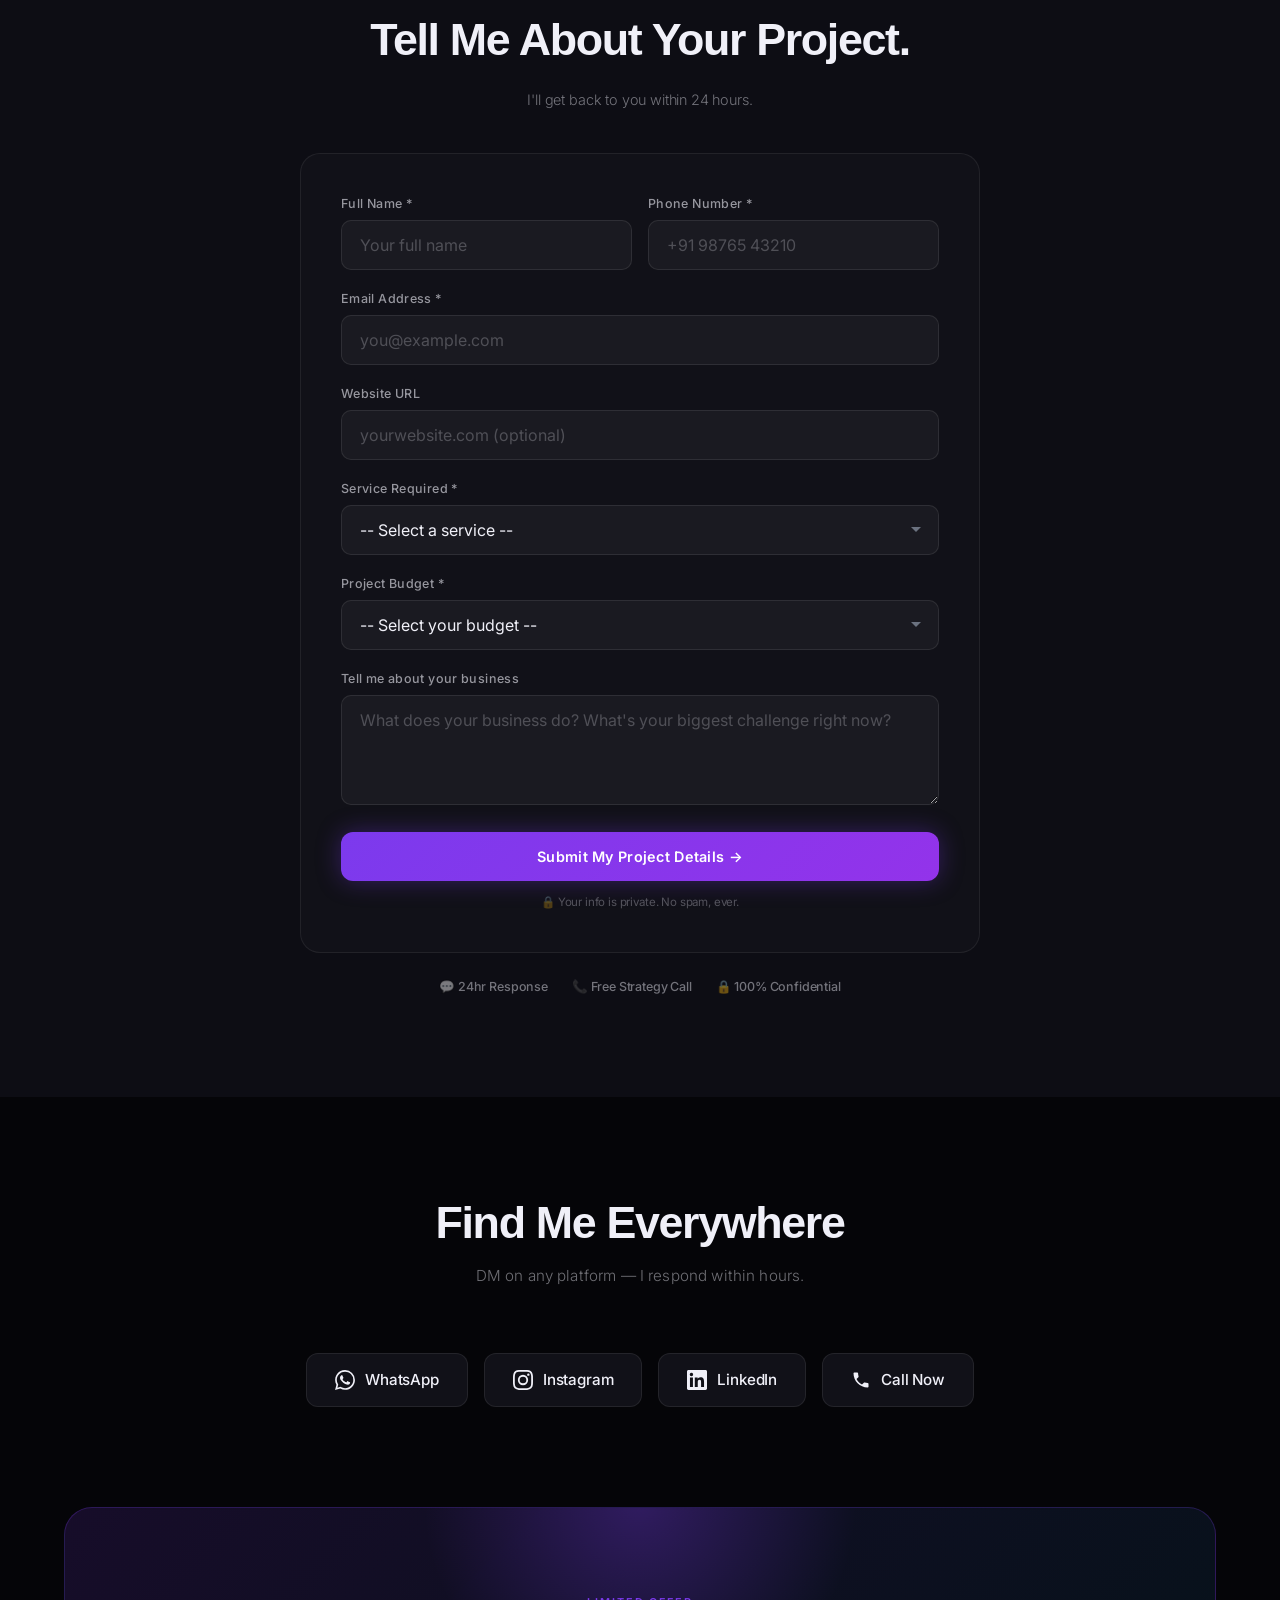
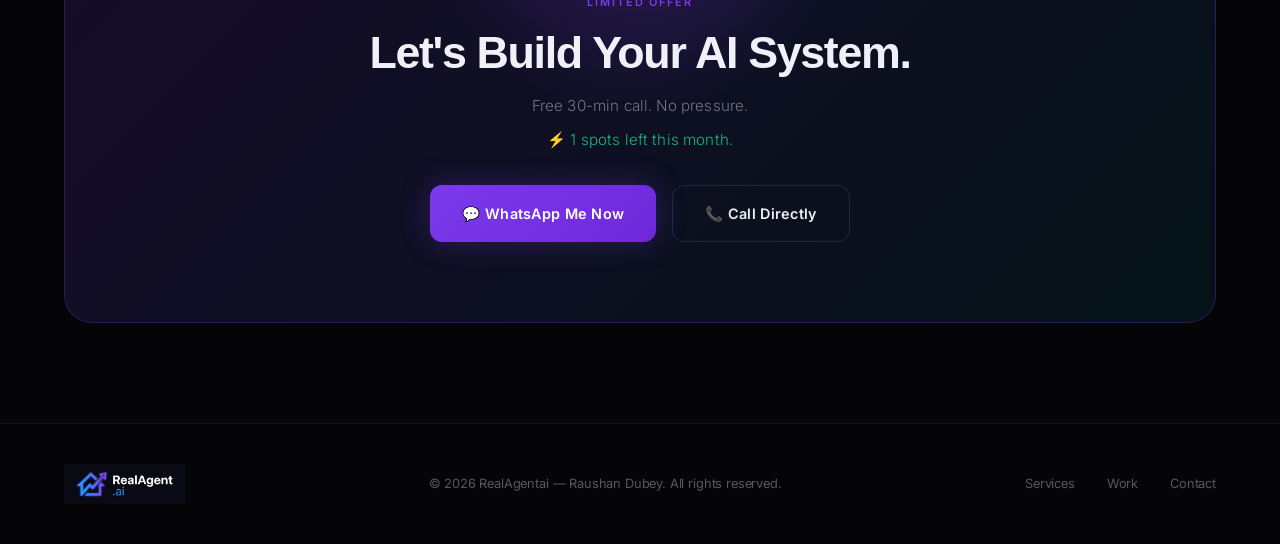
==== commit 595d7d93: "Add files via upload" ====
--- a/index.html
+++ b/index.html
@@ -32,15 +32,6 @@
       </button>
     </div>
   </nav>
-
-  <!-- HERO SECTION -->
-  <section class="hero" id="hero">
-    <div class="container">
-      <div class="hero-grid">
-        <div class="hero-photo reveal-item">
-          <div class="photo-wrapper">
-            <img src="herosection.png"
-
     <div class="hero-content">
       <div class="hero-badge reveal-item">
         <span class="pulse-dot"></span>
